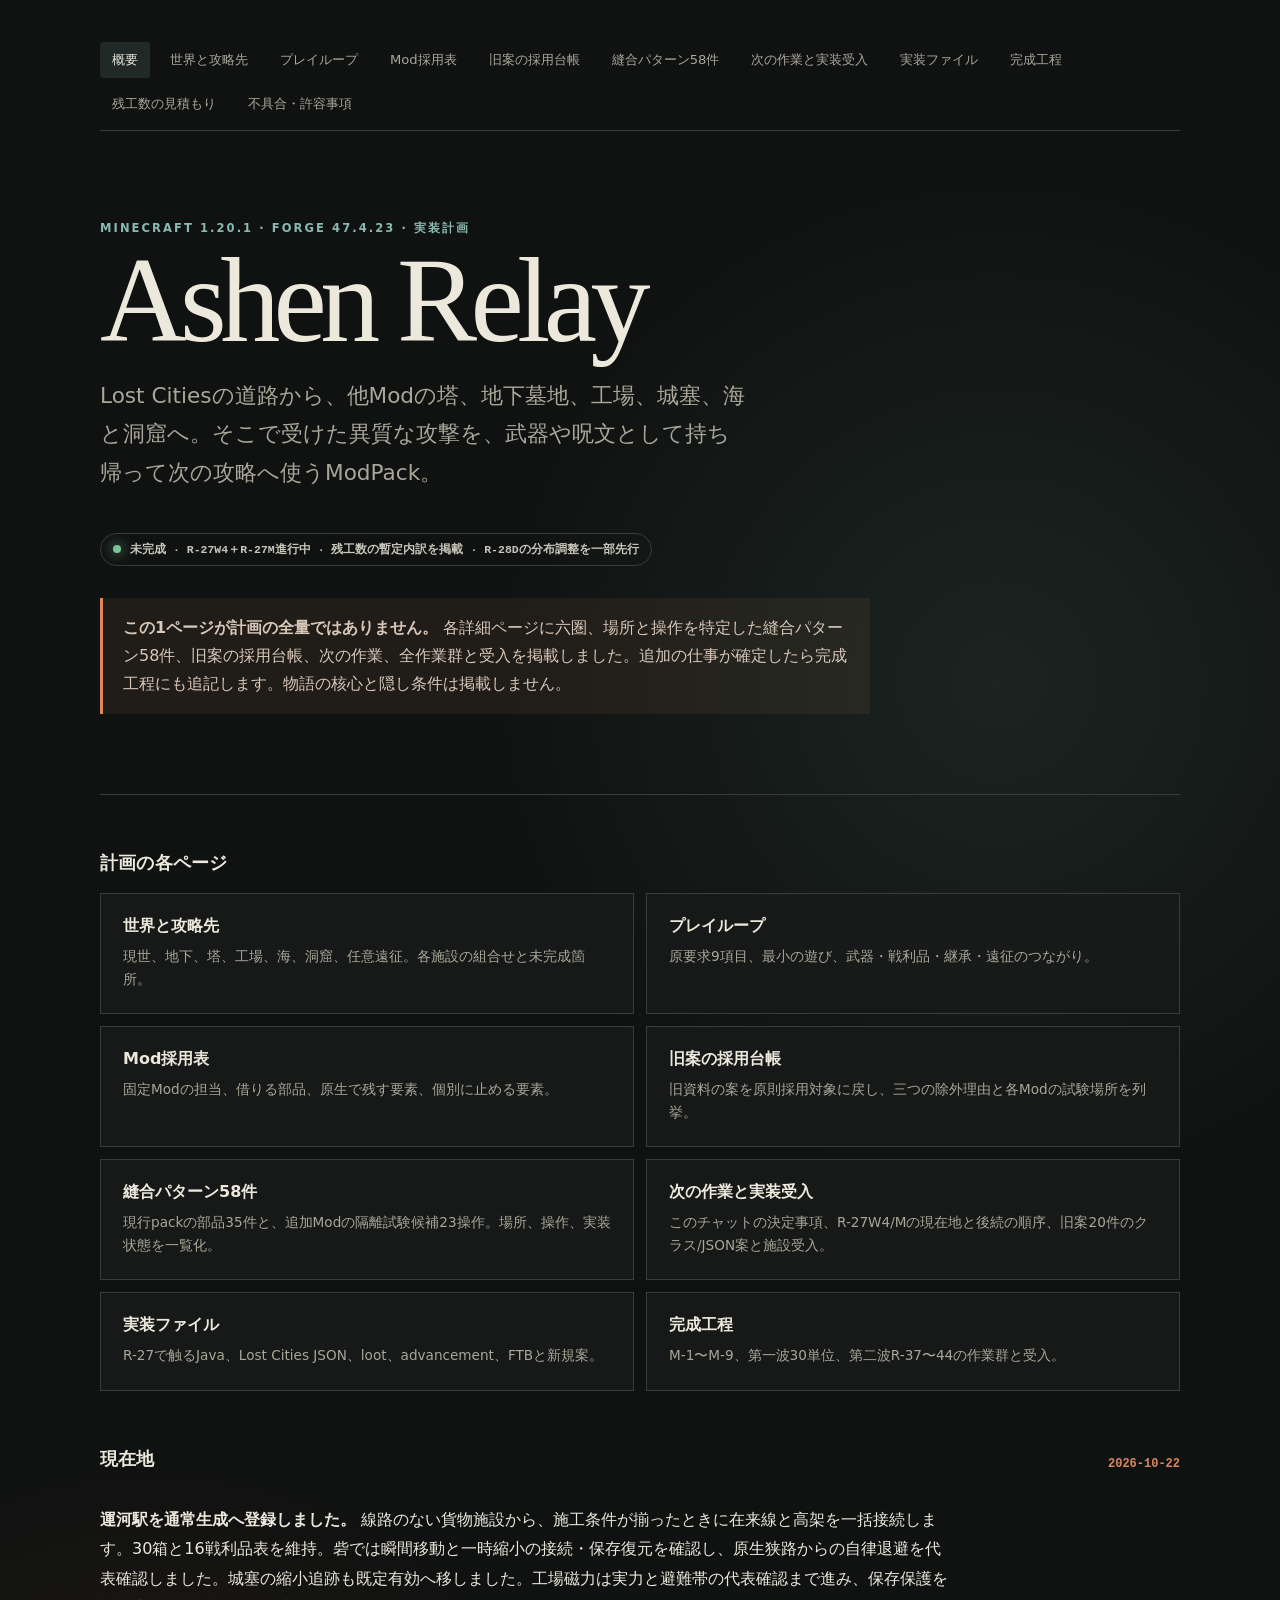
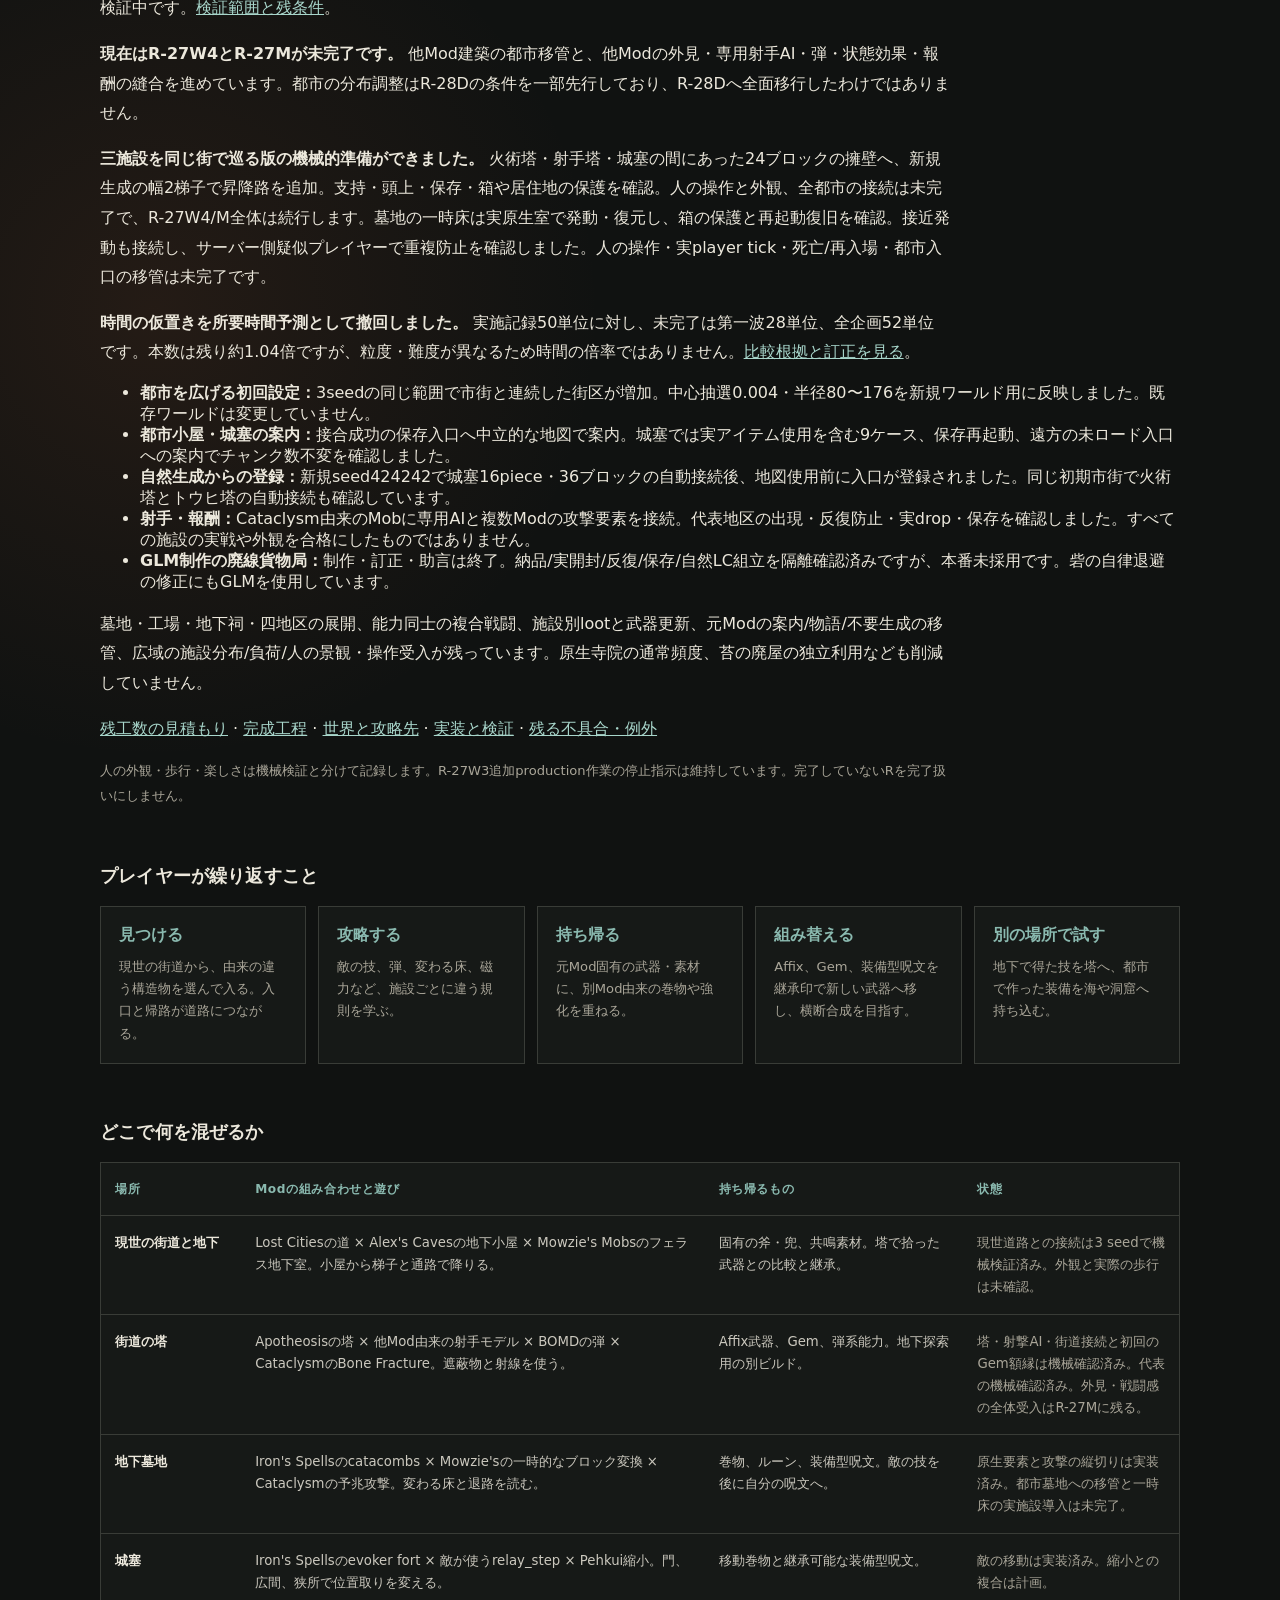
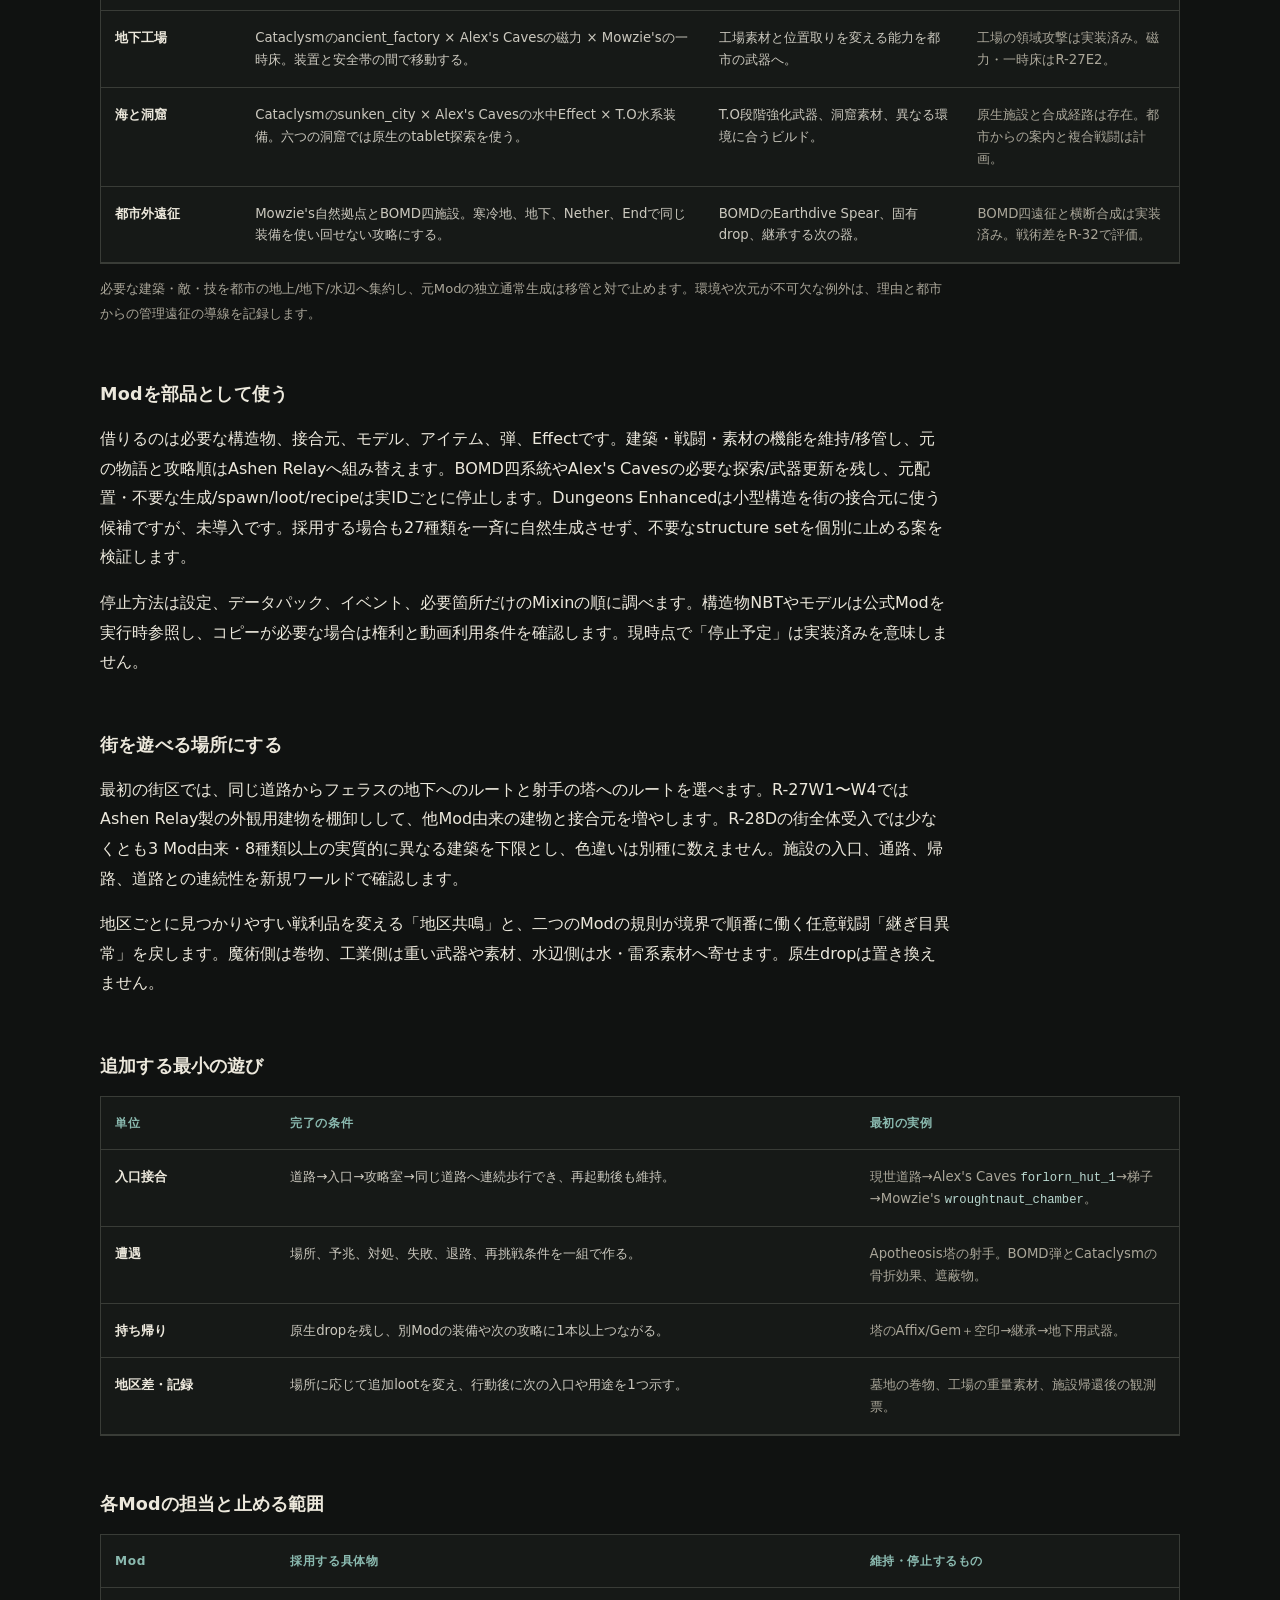
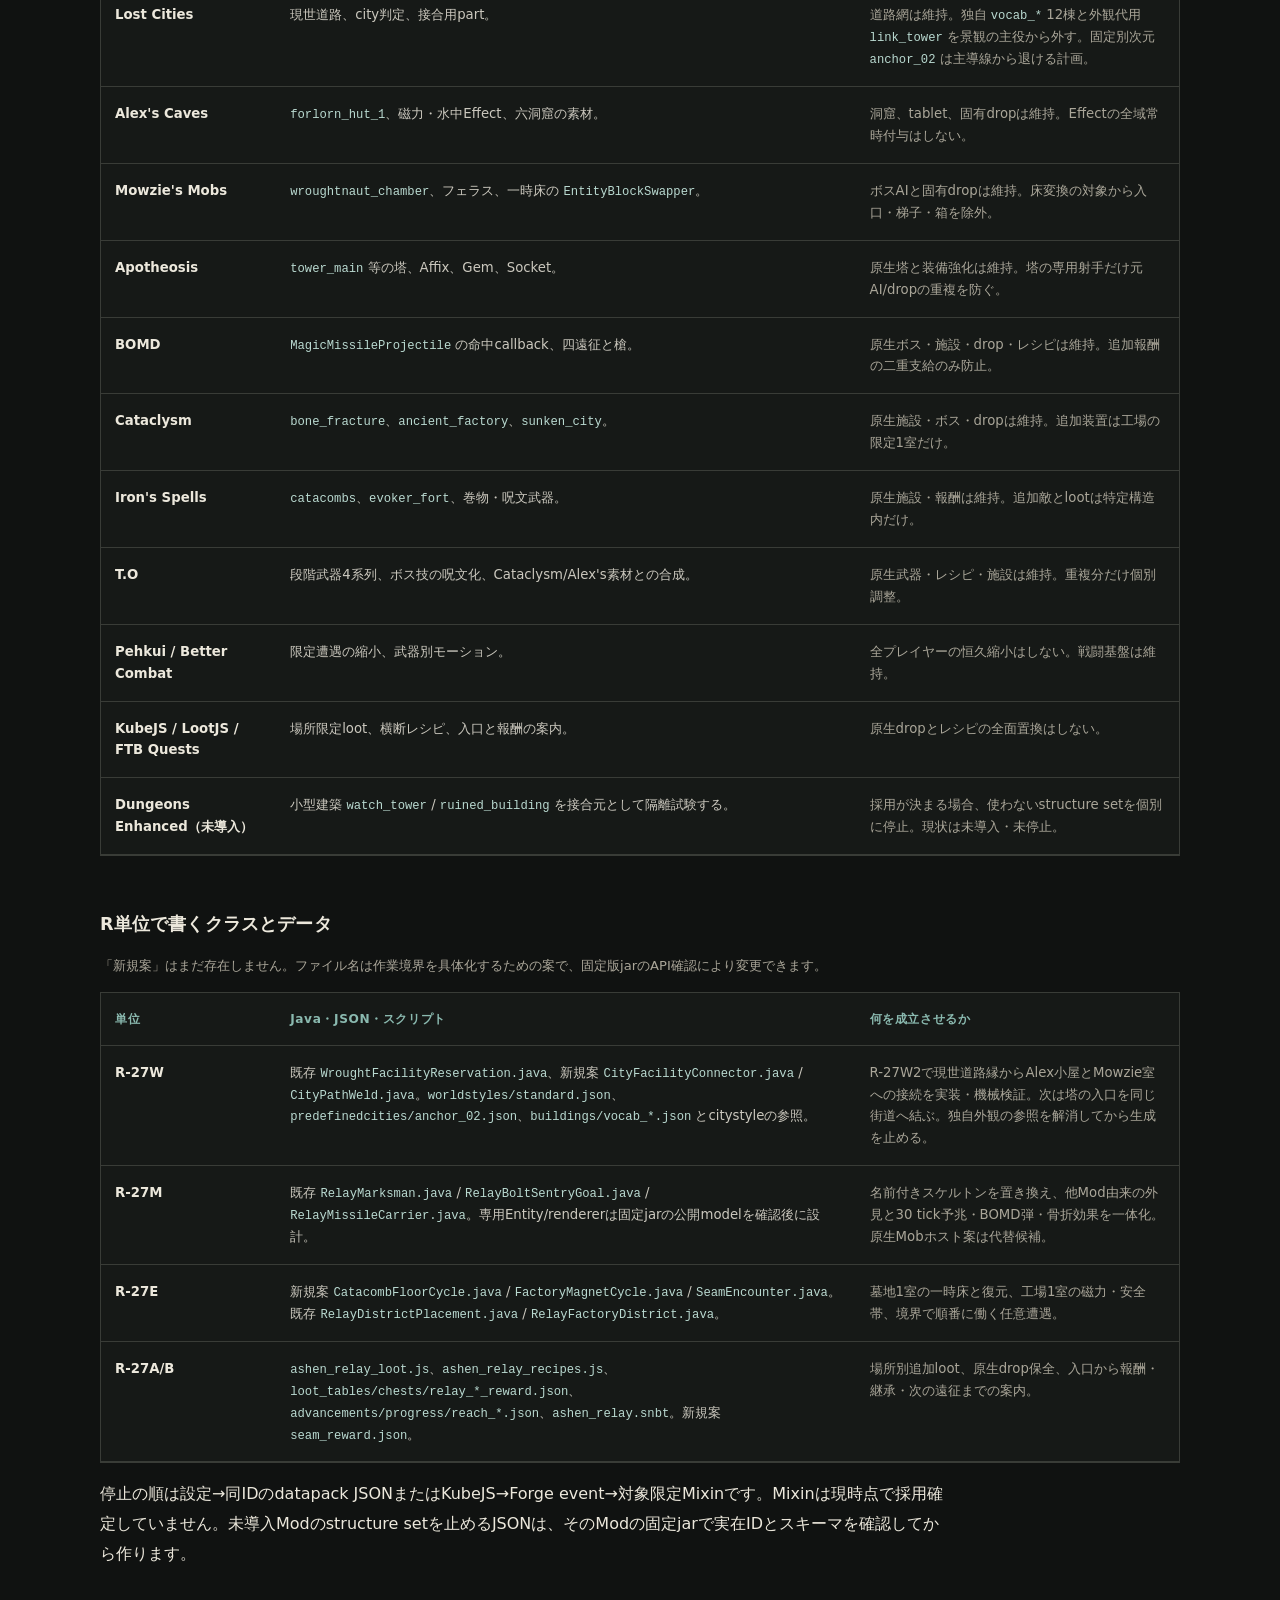
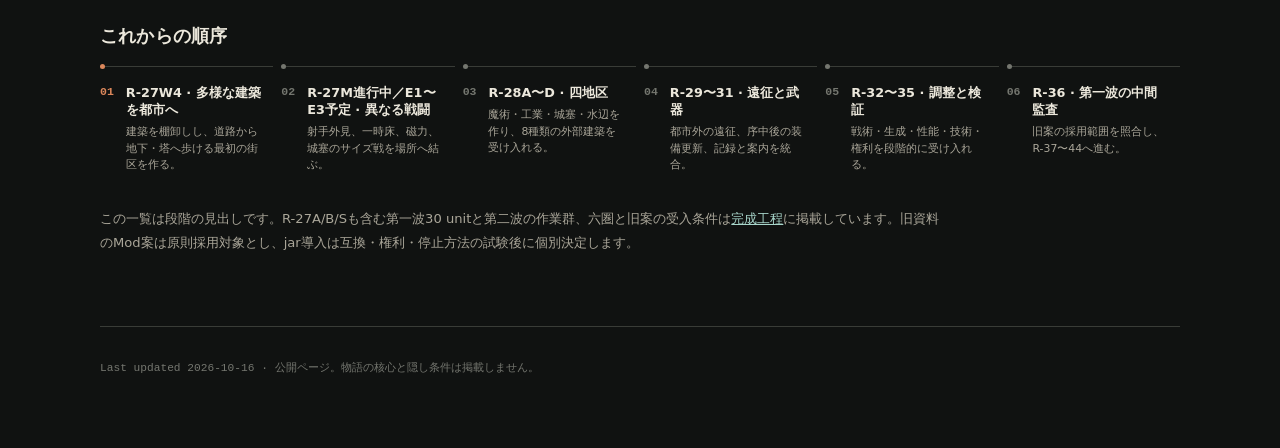
==== index.html @ a3620238 "Adopt fort shrink pursuit and verify native factory magnetism" ====
<!doctype html>
<html lang="ja">
<head>
  <meta charset="utf-8">
  <meta name="viewport" content="width=device-width, initial-scale=1">
  <meta name="description" content="Ashen Relayの具体的なModPack企画、Modごとの役割と実装計画。">
  <meta name="robots" content="noindex, nofollow, noarchive">
  <title>Ashen Relay — ModPack企画と開発計画</title>
  <link rel="stylesheet" href="style.css">
</head>
<body>
  <main>
    <nav class="site-nav" aria-label="サイト内のページ"><a href="index.html" aria-current="page">概要</a><a href="world.html">世界と攻略先</a><a href="gameplay.html">プレイループ</a><a href="mods.html">Mod採用表</a><a href="ideas.html">旧案の採用台帳</a><a href="seams.html">縫合パターン58件</a><a href="delivery.html">次の作業と実装受入</a><a href="implementation.html">実装ファイル</a><a href="completion.html">完成工程</a><a href="estimate.html">残工数の見積もり</a><a href="known-issues.html">不具合・許容事項</a></nav>
    <header>
      <p class="eyebrow">MINECRAFT 1.20.1 · FORGE 47.4.23 · 実装計画</p>
      <h1>Ashen Relay</h1>
      <p class="lead">Lost Citiesの道路から、他Modの塔、地下墓地、工場、城塞、海と洞窟へ。そこで受けた異質な攻撃を、武器や呪文として持ち帰って次の攻略へ使うModPack。</p>
      <div class="status"><span></span> 未完成 · R-27W4＋R-27M進行中 · 残工数の暫定内訳を掲載 · R-28Dの分布調整を一部先行</div>
      <p class="notice"><strong>この1ページが計画の全量ではありません。</strong> 各詳細ページに六圏、場所と操作を特定した縫合パターン58件、旧案の採用台帳、次の作業、全作業群と受入を掲載しました。追加の仕事が確定したら完成工程にも追記します。物語の核心と隠し条件は掲載しません。</p>
    </header>

    <section aria-labelledby="map-title"><h2 id="map-title">計画の各ページ</h2><div class="page-grid">
      <a class="page-card" href="world.html"><strong>世界と攻略先</strong><span>現世、地下、塔、工場、海、洞窟、任意遠征。各施設の組合せと未完成箇所。</span></a>
      <a class="page-card" href="gameplay.html"><strong>プレイループ</strong><span>原要求9項目、最小の遊び、武器・戦利品・継承・遠征のつながり。</span></a>
      <a class="page-card" href="mods.html"><strong>Mod採用表</strong><span>固定Modの担当、借りる部品、原生で残す要素、個別に止める要素。</span></a>
      <a class="page-card" href="ideas.html"><strong>旧案の採用台帳</strong><span>旧資料の案を原則採用対象に戻し、三つの除外理由と各Modの試験場所を列挙。</span></a>
      <a class="page-card" href="seams.html"><strong>縫合パターン58件</strong><span>現行packの部品35件と、追加Modの隔離試験候補23操作。場所、操作、実装状態を一覧化。</span></a>
      <a class="page-card" href="delivery.html"><strong>次の作業と実装受入</strong><span>このチャットの決定事項、R-27W4/Mの現在地と後続の順序、旧案20件のクラス/JSON案と施設受入。</span></a>
      <a class="page-card" href="implementation.html"><strong>実装ファイル</strong><span>R-27で触るJava、Lost Cities JSON、loot、advancement、FTBと新規案。</span></a>
      <a class="page-card" href="completion.html"><strong>完成工程</strong><span>M-1〜M-9、第一波30単位、第二波R-37〜44の作業群と受入。</span></a>
    </div></section>

    <section aria-labelledby="now-title">
      <div class="section-heading"><h2 id="now-title">現在地</h2><strong>2026-10-22</strong></div>
      <p><strong>運河駅を通常生成へ登録しました。</strong> 線路のない貨物施設から、施工条件が揃ったときに在来線と高架を一括接続します。30箱と16戦利品表を維持。砦では瞬間移動と一時縮小の接続・保存復元を確認し、原生狭路からの自律退避を代表確認しました。城塞の縮小追跡も既定有効へ移しました。工場磁力は実力と避難帯の代表確認まで進み、保存保護を検証中です。<a href="implementation.html">検証範囲と残条件</a>。</p>
      <p><strong>現在はR-27W4とR-27Mが未完了です。</strong> 他Mod建築の都市移管と、他Modの外見・専用射手AI・弾・状態効果・報酬の縫合を進めています。都市の分布調整はR-28Dの条件を一部先行しており、R-28Dへ全面移行したわけではありません。</p>
      <p><strong>三施設を同じ街で巡る版の機械的準備ができました。</strong> 火術塔・射手塔・城塞の間にあった24ブロックの擁壁へ、新規生成の幅2梯子で昇降路を追加。支持・頭上・保存・箱や居住地の保護を確認。人の操作と外観、全都市の接続は未完了で、R-27W4/M全体は続行します。墓地の一時床は実原生室で発動・復元し、箱の保護と再起動復旧を確認。接近発動も接続し、サーバー側疑似プレイヤーで重複防止を確認しました。人の操作・実player tick・死亡/再入場・都市入口の移管は未完了です。</p>
      <p><strong>時間の仮置きを所要時間予測として撤回しました。</strong> 実施記録50単位に対し、未完了は第一波28単位、全企画52単位です。本数は残り約1.04倍ですが、粒度・難度が異なるため時間の倍率ではありません。<a href="estimate.html">比較根拠と訂正を見る</a>。</p>
      <ul>
        <li><strong>都市を広げる初回設定：</strong>3seedの同じ範囲で市街と連続した街区が増加。中心抽選0.004・半径80〜176を新規ワールド用に反映しました。既存ワールドは変更していません。</li>
        <li><strong>都市小屋・城塞の案内：</strong>接合成功の保存入口へ中立的な地図で案内。城塞では実アイテム使用を含む9ケース、保存再起動、遠方の未ロード入口への案内でチャンク数不変を確認しました。</li>
        <li><strong>自然生成からの登録：</strong>新規seed424242で城塞16piece・36ブロックの自動接続後、地図使用前に入口が登録されました。同じ初期市街で火術塔とトウヒ塔の自動接続も確認しています。</li>
        <li><strong>射手・報酬：</strong>Cataclysm由来のMobに専用AIと複数Modの攻撃要素を接続。代表地区の出現・反復防止・実drop・保存を確認しました。すべての施設の実戦や外観を合格にしたものではありません。</li>
        <li><strong>GLM制作の廃線貨物局：</strong>制作・訂正・助言は終了。納品/実開封/反復/保存/自然LC組立を隔離確認済みですが、本番未採用です。砦の自律退避の修正にもGLMを使用しています。</li>
      </ul>
      <p>墓地・工場・地下祠・四地区の展開、能力同士の複合戦闘、施設別lootと武器更新、元Modの案内/物語/不要生成の移管、広域の施設分布/負荷/人の景観・操作受入が残っています。原生寺院の通常頻度、苔の廃屋の独立利用なども削減していません。</p>
      <p><a href="estimate.html">残工数の見積もり</a> · <a href="completion.html">完成工程</a> · <a href="world.html">世界と攻略先</a> · <a href="implementation.html">実装と検証</a> · <a href="known-issues.html">残る不具合・例外</a></p>
      <p class="muted">人の外観・歩行・楽しさは機械検証と分けて記録します。R-27W3追加production作業の停止指示は維持しています。完了していないRを完了扱いにしません。</p>
    </section>

    <section aria-labelledby="loop-title">
      <h2 id="loop-title">プレイヤーが繰り返すこと</h2>
      <ol class="steps">
        <li><strong>見つける</strong><span>現世の街道から、由来の違う構造物を選んで入る。入口と帰路が道路につながる。</span></li>
        <li><strong>攻略する</strong><span>敵の技、弾、変わる床、磁力など、施設ごとに違う規則を学ぶ。</span></li>
        <li><strong>持ち帰る</strong><span>元Mod固有の武器・素材に、別Mod由来の巻物や強化を重ねる。</span></li>
        <li><strong>組み替える</strong><span>Affix、Gem、装備型呪文を継承印で新しい武器へ移し、横断合成を目指す。</span></li>
        <li><strong>別の場所で試す</strong><span>地下で得た技を塔へ、都市で作った装備を海や洞窟へ持ち込む。</span></li>
      </ol>
    </section>

    <section aria-labelledby="sites-title">
      <h2 id="sites-title">どこで何を混ぜるか</h2>
      <div class="table-wrap"><table>
        <thead><tr><th>場所</th><th>Modの組み合わせと遊び</th><th>持ち帰るもの</th><th>状態</th></tr></thead>
        <tbody>
          <tr><td>現世の街道と地下</td><td>Lost Citiesの道 × Alex's Cavesの地下小屋 × Mowzie's Mobsのフェラス地下室。小屋から梯子と通路で降りる。</td><td>固有の斧・兜、共鳴素材。塔で拾った武器との比較と継承。</td><td>現世道路との接続は3 seedで機械検証済み。外観と実際の歩行は未確認。</td></tr>
          <tr><td>街道の塔</td><td>Apotheosisの塔 × 他Mod由来の射手モデル × BOMDの弾 × CataclysmのBone Fracture。遮蔽物と射線を使う。</td><td>Affix武器、Gem、弾系能力。地下探索用の別ビルド。</td><td>塔・射撃AI・街道接続と初回のGem額縁は機械確認済み。代表の機械確認済み。外見・戦闘感の全体受入はR-27Mに残る。</td></tr>
          <tr><td>地下墓地</td><td>Iron's Spellsのcatacombs × Mowzie'sの一時的なブロック変換 × Cataclysmの予兆攻撃。変わる床と退路を読む。</td><td>巻物、ルーン、装備型呪文。敵の技を後に自分の呪文へ。</td><td>原生要素と攻撃の縦切りは実装済み。都市墓地への移管と一時床の実施設導入は未完了。</td></tr>
          <tr><td>城塞</td><td>Iron's Spellsのevoker fort × 敵が使うrelay_step × Pehkui縮小。門、広間、狭所で位置取りを変える。</td><td>移動巻物と継承可能な装備型呪文。</td><td>敵の移動は実装済み。縮小との複合は計画。</td></tr>
          <tr><td>地下工場</td><td>Cataclysmのancient_factory × Alex's Cavesの磁力 × Mowzie'sの一時床。装置と安全帯の間で移動する。</td><td>工場素材と位置取りを変える能力を都市の武器へ。</td><td>工場の領域攻撃は実装済み。磁力・一時床はR-27E2。</td></tr>
          <tr><td>海と洞窟</td><td>Cataclysmのsunken_city × Alex's Cavesの水中Effect × T.O水系装備。六つの洞窟では原生のtablet探索を使う。</td><td>T.O段階強化武器、洞窟素材、異なる環境に合うビルド。</td><td>原生施設と合成経路は存在。都市からの案内と複合戦闘は計画。</td></tr>
          <tr><td>都市外遠征</td><td>Mowzie's自然拠点とBOMD四施設。寒冷地、地下、Nether、Endで同じ装備を使い回せない攻略にする。</td><td>BOMDのEarthdive Spear、固有drop、継承する次の器。</td><td>BOMD四遠征と横断合成は実装済み。戦術差をR-32で評価。</td></tr>
        </tbody>
      </table></div>
      <p class="muted">必要な建築・敵・技を都市の地上/地下/水辺へ集約し、元Modの独立通常生成は移管と対で止めます。環境や次元が不可欠な例外は、理由と都市からの管理遠征の導線を記録します。</p>
    </section>

    <section aria-labelledby="parts-title">
      <h2 id="parts-title">Modを部品として使う</h2>
      <p>借りるのは必要な構造物、接合元、モデル、アイテム、弾、Effectです。建築・戦闘・素材の機能を維持/移管し、元の物語と攻略順はAshen Relayへ組み替えます。BOMD四系統やAlex's Cavesの必要な探索/武器更新を残し、元配置・不要な生成/spawn/loot/recipeは実IDごとに停止します。Dungeons Enhancedは小型構造を街の接合元に使う候補ですが、未導入です。採用する場合も27種類を一斉に自然生成させず、不要なstructure setを個別に止める案を検証します。</p>
      <p>停止方法は設定、データパック、イベント、必要箇所だけのMixinの順に調べます。構造物NBTやモデルは公式Modを実行時参照し、コピーが必要な場合は権利と動画利用条件を確認します。現時点で「停止予定」は実装済みを意味しません。</p>
    </section>

    <section aria-labelledby="city-title">
      <h2 id="city-title">街を遊べる場所にする</h2>
      <p>最初の街区では、同じ道路からフェラスの地下へのルートと射手の塔へのルートを選べます。R-27W1〜W4ではAshen Relay製の外観用建物を棚卸しして、他Mod由来の建物と接合元を増やします。R-28Dの街全体受入では少なくとも3 Mod由来・8種類以上の実質的に異なる建築を下限とし、色違いは別種に数えません。施設の入口、通路、帰路、道路との連続性を新規ワールドで確認します。</p>
      <p>地区ごとに見つかりやすい戦利品を変える「地区共鳴」と、二つのModの規則が境界で順番に働く任意戦闘「継ぎ目異常」を戻します。魔術側は巻物、工業側は重い武器や素材、水辺側は水・雷系素材へ寄せます。原生dropは置き換えません。</p>
    </section>

    <section aria-labelledby="units-title">
      <h2 id="units-title">追加する最小の遊び</h2>
      <div class="table-wrap"><table><thead><tr><th>単位</th><th>完了の条件</th><th>最初の実例</th></tr></thead><tbody>
        <tr><td>入口接合</td><td>道路→入口→攻略室→同じ道路へ連続歩行でき、再起動後も維持。</td><td>現世道路→Alex's Caves <code>forlorn_hut_1</code>→梯子→Mowzie's <code>wroughtnaut_chamber</code>。</td></tr>
        <tr><td>遭遇</td><td>場所、予兆、対処、失敗、退路、再挑戦条件を一組で作る。</td><td>Apotheosis塔の射手。BOMD弾とCataclysmの骨折効果、遮蔽物。</td></tr>
        <tr><td>持ち帰り</td><td>原生dropを残し、別Modの装備や次の攻略に1本以上つながる。</td><td>塔のAffix/Gem＋空印→継承→地下用武器。</td></tr>
        <tr><td>地区差・記録</td><td>場所に応じて追加lootを変え、行動後に次の入口や用途を1つ示す。</td><td>墓地の巻物、工場の重量素材、施設帰還後の観測票。</td></tr>
      </tbody></table></div>
    </section>

    <section aria-labelledby="mods-title">
      <h2 id="mods-title">各Modの担当と止める範囲</h2>
      <div class="table-wrap"><table><thead><tr><th>Mod</th><th>採用する具体物</th><th>維持・停止するもの</th></tr></thead><tbody>
        <tr><td>Lost Cities</td><td>現世道路、city判定、接合用part。</td><td>道路網は維持。独自 <code>vocab_*</code> 12棟と外観代用 <code>link_tower</code> を景観の主役から外す。固定別次元 <code>anchor_02</code> は主導線から退ける計画。</td></tr>
        <tr><td>Alex's Caves</td><td><code>forlorn_hut_1</code>、磁力・水中Effect、六洞窟の素材。</td><td>洞窟、tablet、固有dropは維持。Effectの全域常時付与はしない。</td></tr>
        <tr><td>Mowzie's Mobs</td><td><code>wroughtnaut_chamber</code>、フェラス、一時床の <code>EntityBlockSwapper</code>。</td><td>ボスAIと固有dropは維持。床変換の対象から入口・梯子・箱を除外。</td></tr>
        <tr><td>Apotheosis</td><td><code>tower_main</code> 等の塔、Affix、Gem、Socket。</td><td>原生塔と装備強化は維持。塔の専用射手だけ元AI/dropの重複を防ぐ。</td></tr>
        <tr><td>BOMD</td><td><code>MagicMissileProjectile</code> の命中callback、四遠征と槍。</td><td>原生ボス・施設・drop・レシピは維持。追加報酬の二重支給のみ防止。</td></tr>
        <tr><td>Cataclysm</td><td><code>bone_fracture</code>、<code>ancient_factory</code>、<code>sunken_city</code>。</td><td>原生施設・ボス・dropは維持。追加装置は工場の限定1室だけ。</td></tr>
        <tr><td>Iron's Spells</td><td><code>catacombs</code>、<code>evoker_fort</code>、巻物・呪文武器。</td><td>原生施設・報酬は維持。追加敵とlootは特定構造内だけ。</td></tr>
        <tr><td>T.O</td><td>段階武器4系列、ボス技の呪文化、Cataclysm/Alex's素材との合成。</td><td>原生武器・レシピ・施設は維持。重複分だけ個別調整。</td></tr>
        <tr><td>Pehkui / Better Combat</td><td>限定遭遇の縮小、武器別モーション。</td><td>全プレイヤーの恒久縮小はしない。戦闘基盤は維持。</td></tr>
        <tr><td>KubeJS / LootJS / FTB Quests</td><td>場所限定loot、横断レシピ、入口と報酬の案内。</td><td>原生dropとレシピの全面置換はしない。</td></tr>
        <tr><td>Dungeons Enhanced（未導入）</td><td>小型建築 <code>watch_tower</code> / <code>ruined_building</code> を接合元として隔離試験する。</td><td>採用が決まる場合、使わないstructure setを個別に停止。現状は未導入・未停止。</td></tr>
      </tbody></table></div>
    </section>

    <section aria-labelledby="files-title">
      <h2 id="files-title">R単位で書くクラスとデータ</h2>
      <p class="muted">「新規案」はまだ存在しません。ファイル名は作業境界を具体化するための案で、固定版jarのAPI確認により変更できます。</p>
      <div class="table-wrap"><table><thead><tr><th>単位</th><th>Java・JSON・スクリプト</th><th>何を成立させるか</th></tr></thead><tbody>
        <tr><td>R-27W</td><td>既存 <code>WroughtFacilityReservation.java</code>、新規案 <code>CityFacilityConnector.java</code> / <code>CityPathWeld.java</code>。<code>worldstyles/standard.json</code>、<code>predefinedcities/anchor_02.json</code>、<code>buildings/vocab_*.json</code> とcitystyleの参照。</td><td>R-27W2で現世道路縁からAlex小屋とMowzie室への接続を実装・機械検証。次は塔の入口を同じ街道へ結ぶ。独自外観の参照を解消してから生成を止める。</td></tr>
        <tr><td>R-27M</td><td>既存 <code>RelayMarksman.java</code> / <code>RelayBoltSentryGoal.java</code> / <code>RelayMissileCarrier.java</code>。専用Entity/rendererは固定jarの公開modelを確認後に設計。</td><td>名前付きスケルトンを置き換え、他Mod由来の外見と30 tick予兆・BOMD弾・骨折効果を一体化。原生Mobホスト案は代替候補。</td></tr>
        <tr><td>R-27E</td><td>新規案 <code>CatacombFloorCycle.java</code> / <code>FactoryMagnetCycle.java</code> / <code>SeamEncounter.java</code>。既存 <code>RelayDistrictPlacement.java</code> / <code>RelayFactoryDistrict.java</code>。</td><td>墓地1室の一時床と復元、工場1室の磁力・安全帯、境界で順番に働く任意遭遇。</td></tr>
        <tr><td>R-27A/B</td><td><code>ashen_relay_loot.js</code>、<code>ashen_relay_recipes.js</code>、<code>loot_tables/chests/relay_*_reward.json</code>、<code>advancements/progress/reach_*.json</code>、<code>ashen_relay.snbt</code>。新規案 <code>seam_reward.json</code>。</td><td>場所別追加loot、原生drop保全、入口から報酬・継承・次の遠征までの案内。</td></tr>
      </tbody></table></div>
      <p>停止の順は設定→同IDのdatapack JSONまたはKubeJS→Forge event→対象限定Mixinです。Mixinは現時点で採用確定していません。未導入Modのstructure setを止めるJSONは、そのModの固定jarで実在IDとスキーマを確認してから作ります。</p>
    </section>

    <section class="timeline" aria-labelledby="roadmap-title">
      <h2 id="roadmap-title">これからの順序</h2>
      <ol>
        <li class="current"><span>01</span><div><strong>R-27W4 · 多様な建築を都市へ</strong><small>建築を棚卸しし、道路から地下・塔へ歩ける最初の街区を作る。</small></div></li>
        <li class="planned"><span>02</span><div><strong>R-27M進行中／E1〜E3予定 · 異なる戦闘</strong><small>射手外見、一時床、磁力、城塞のサイズ戦を場所へ結ぶ。</small></div></li>
        <li class="planned"><span>03</span><div><strong>R-28A〜D · 四地区</strong><small>魔術・工業・城塞・水辺を作り、8種類の外部建築を受け入れる。</small></div></li>
        <li class="planned"><span>04</span><div><strong>R-29〜31 · 遠征と武器</strong><small>都市外の遠征、序中後の装備更新、記録と案内を統合。</small></div></li>
        <li class="planned"><span>05</span><div><strong>R-32〜35 · 調整と検証</strong><small>戦術・生成・性能・技術・権利を段階的に受け入れる。</small></div></li>
        <li class="planned"><span>06</span><div><strong>R-36 · 第一波の中間監査</strong><small>旧案の採用範囲を照合し、R-37〜44へ進む。</small></div></li>
      </ol>
      <p class="muted">この一覧は段階の見出しです。R-27A/B/Sも含む第一波30 unitと第二波の作業群、六圏と旧案の受入条件は<a href="completion.html">完成工程</a>に掲載しています。旧資料のMod案は原則採用対象とし、jar導入は互換・権利・停止方法の試験後に個別決定します。</p>
    </section>

    <footer><p>Last updated <time datetime="2026-10-16">2026-10-16</time> · 公開ページ。物語の核心と隠し条件は掲載しません。</p></footer>
  </main>
</body>
</html>
---- style.css ----
:root {
  color-scheme: dark;
  --ink: #ece8dc;
  --muted: #aaa699;
  --panel: rgba(24, 26, 25, .86);
  --line: #393c37;
  --ember: #db875b;
  --arcane: #8ab9af;
}

* { box-sizing: border-box; }

body {
  margin: 0;
  min-height: 100vh;
  color: var(--ink);
  background:
    radial-gradient(circle at 78% 10%, rgba(83, 129, 120, .16), transparent 32rem),
    radial-gradient(circle at 12% 28%, rgba(173, 89, 50, .13), transparent 28rem),
    #101211;
  font-family: Inter, ui-sans-serif, system-ui, -apple-system, "Noto Sans JP", sans-serif;
}

body::before {
  content: "";
  position: fixed;
  inset: 0;
  pointer-events: none;
  opacity: .14;
  background-image: linear-gradient(rgba(255,255,255,.035) 1px, transparent 1px), linear-gradient(90deg, rgba(255,255,255,.035) 1px, transparent 1px);
  background-size: 32px 32px;
}

main { width: min(1080px, calc(100% - 40px)); margin: auto; padding: 72px 0 40px; }
header { padding: 50px 0 64px; border-bottom: 1px solid var(--line); }
.eyebrow, .tag { color: var(--arcane); font-size: .72rem; font-weight: 800; letter-spacing: .18em; }
h1 { margin: 8px 0 14px; font-family: Georgia, serif; font-size: clamp(3.5rem, 11vw, 7.5rem); font-weight: 500; line-height: .9; letter-spacing: -.055em; }
.lead { max-width: 650px; color: var(--muted); font-size: clamp(1rem, 2.4vw, 1.35rem); line-height: 1.8; }
.status { display: inline-flex; align-items: center; gap: 9px; margin-top: 18px; padding: 8px 12px; border: 1px solid var(--line); border-radius: 999px; color: #c9c6bb; font: 700 .72rem ui-monospace, monospace; }
.status span { width: 8px; height: 8px; border-radius: 50%; background: #79c597; box-shadow: 0 0 13px #79c597; }
section { margin-top: 56px; }
.section-heading { display: flex; justify-content: space-between; align-items: end; }
h2 { margin: 0 0 18px; font-size: 1.1rem; letter-spacing: .01em; }
.section-heading strong { margin-bottom: 18px; color: var(--ember); font: 700 .75rem ui-monospace, monospace; }
.progress { height: 8px; overflow: hidden; border-radius: 10px; background: #292b28; }
.progress span { display: block; width: 30%; height: 100%; background: linear-gradient(90deg, var(--ember), var(--arcane)); }
.muted { color: var(--muted); font-size: .82rem; }
section > p { max-width: 850px; line-height: 1.85; }
.notice { max-width: 770px; margin-top: 32px; padding: 16px 20px; border-left: 3px solid var(--ember); background: rgba(219, 135, 91, .08); color: #d8c8b9; line-height: 1.75; }
.steps { display: grid; grid-template-columns: repeat(5, 1fr); gap: 12px; padding: 0; list-style: none; }
.steps li { padding: 18px; border: 1px solid var(--line); background: var(--panel); }
.steps strong, .steps span { display: block; }
.steps strong { margin-bottom: 10px; color: var(--arcane); }
.steps span { color: var(--muted); font-size: .82rem; line-height: 1.7; }
.table-wrap { overflow-x: auto; border: 1px solid var(--line); background: var(--panel); }
table { width: 100%; border-collapse: collapse; min-width: 760px; }
th, td { padding: 16px 14px; border-bottom: 1px solid var(--line); text-align: left; vertical-align: top; line-height: 1.65; }
th { color: var(--arcane); font-size: .76rem; letter-spacing: .05em; }
td { color: #cbc8be; font-size: .83rem; }
td:first-child { width: 13%; color: var(--ink); font-weight: 700; }
td:nth-child(2) { width: 43%; }
td:nth-child(3) { width: 24%; }
td:last-child { color: var(--muted); }
.spoilers { padding: 24px 30px; border: 1px solid rgba(219, 135, 91, .55); background: rgba(219, 135, 91, .055); }
.spoilers .tag { color: var(--ember); }
.grid { display: grid; grid-template-columns: repeat(2, 1fr); gap: 14px; }
article { min-height: 190px; padding: 26px; border: 1px solid var(--line); border-radius: 4px; background: var(--panel); }
article.done { border-top-color: var(--arcane); }
article.active { border-color: rgba(219, 135, 91, .62); box-shadow: inset 0 0 35px rgba(219, 135, 91, .05); }
article.active .tag { color: var(--ember); }
article.planned { border-color: rgba(138, 185, 175, .28); border-style: dashed; }
article.planned .tag { color: var(--muted); }
article h2 { margin-top: 38px; margin-bottom: 10px; font-family: Georgia, serif; font-size: 1.55rem; font-weight: 500; }
article p:last-child { margin: 0; color: var(--muted); line-height: 1.7; }
.chips { display: flex; flex-wrap: wrap; gap: 9px; padding: 0; list-style: none; }
.chips li { padding: 9px 12px; border: 1px solid var(--line); background: rgba(255,255,255,.025); color: #c8c4b8; font-size: .8rem; }
.timeline ol { display: grid; grid-template-columns: repeat(6, 1fr); gap: 8px; padding: 0; list-style: none; }
.timeline li { position: relative; display: flex; gap: 12px; padding: 18px 10px 18px 0; border-top: 1px solid var(--line); color: #777b75; }
.timeline li::before { content: ""; position: absolute; top: -3px; left: 0; width: 5px; height: 5px; border-radius: 50%; background: currentColor; }
.timeline li.complete { color: var(--arcane); }
.timeline li.current { color: var(--ember); }
.timeline li.planned { color: #74766f; }
.timeline span { font: 700 .72rem ui-monospace, monospace; }
.timeline strong, .timeline small { display: block; }
.timeline strong { color: var(--ink); font-size: .8rem; }
.timeline small { margin-top: 5px; color: var(--muted); font-size: .68rem; line-height: 1.5; }
footer { margin-top: 70px; padding-top: 22px; border-top: 1px solid var(--line); color: #74766f; font: .7rem ui-monospace, monospace; }

@media (max-width: 680px) {
  main { width: min(100% - 28px, 1080px); padding-top: 36px; }
  header { padding-bottom: 44px; }
  .grid { grid-template-columns: 1fr; }
  .steps { grid-template-columns: 1fr; }
  .spoilers { padding: 18px; }
  .timeline ol { grid-template-columns: 1fr; }
  .timeline li { border-top: 0; border-left: 1px solid var(--line); padding: 8px 0 24px 18px; }
  .timeline li::before { top: 12px; left: -3px; }
}

/* Multi-page plan navigation and document pages. */
a { color: #a8d6cb; }
a:hover { color: #e1f5ef; }
.site-nav { display: flex; flex-wrap: wrap; gap: 8px; margin: -38px 0 28px; padding: 8px 0; border-bottom: 1px solid var(--line); }
.site-nav a { padding: 9px 12px; color: var(--muted); text-decoration: none; font-size: .82rem; border-radius: 3px; }
.site-nav a:hover, .site-nav a[aria-current="page"] { color: var(--ink); background: rgba(138,185,175,.14); }
.page-grid { display: grid; grid-template-columns: repeat(2, minmax(0,1fr)); gap: 12px; }
.page-card { display: block; padding: 22px; border: 1px solid var(--line); background: var(--panel); text-decoration: none; }
.page-card:hover { border-color: var(--arcane); }
.page-card strong, .page-card span { display: block; }
.page-card strong { margin-bottom: 8px; color: var(--ink); }
.page-card span { color: var(--muted); font-size: .85rem; line-height: 1.7; }
.subpage-header { padding: 22px 0 16px; }
.subpage-lead { color: var(--muted); font-size: .86rem; }
article.document { min-height: 0; padding: 0; border: 0; background: transparent; overflow-x: auto; }
.document h1 { font-family: Georgia, 'Noto Sans JP', serif; font-size: clamp(2rem,5vw,3.5rem); letter-spacing: -.02em; line-height: 1.3; margin: 6px 0 26px; }
.document h2 { margin: 48px 0 16px; padding-bottom: 8px; border-bottom: 1px solid var(--line); font-size: 1.3rem; }
.document h3 { margin-top: 32px; font-size: 1.05rem; }
.document p, .document li { max-width: 900px; line-height: 1.85; color: #d0cdc3; }
.document table { margin: 18px 0 32px; border: 1px solid var(--line); background: var(--panel); }
.document th, .document td { overflow-wrap: anywhere; }
.document td:first-child { width: auto; }
.document td:nth-child(2), .document td:nth-child(3) { width: auto; }
.document code, code { color: #b9d9d0; font: .92em ui-monospace, SFMono-Regular, Consolas, monospace; overflow-wrap: anywhere; }
@media (max-width: 680px) {
  .site-nav { margin-top: -12px; }
  .site-nav a { padding: 8px; font-size: .75rem; }
  .page-grid { grid-template-columns: 1fr; }
}
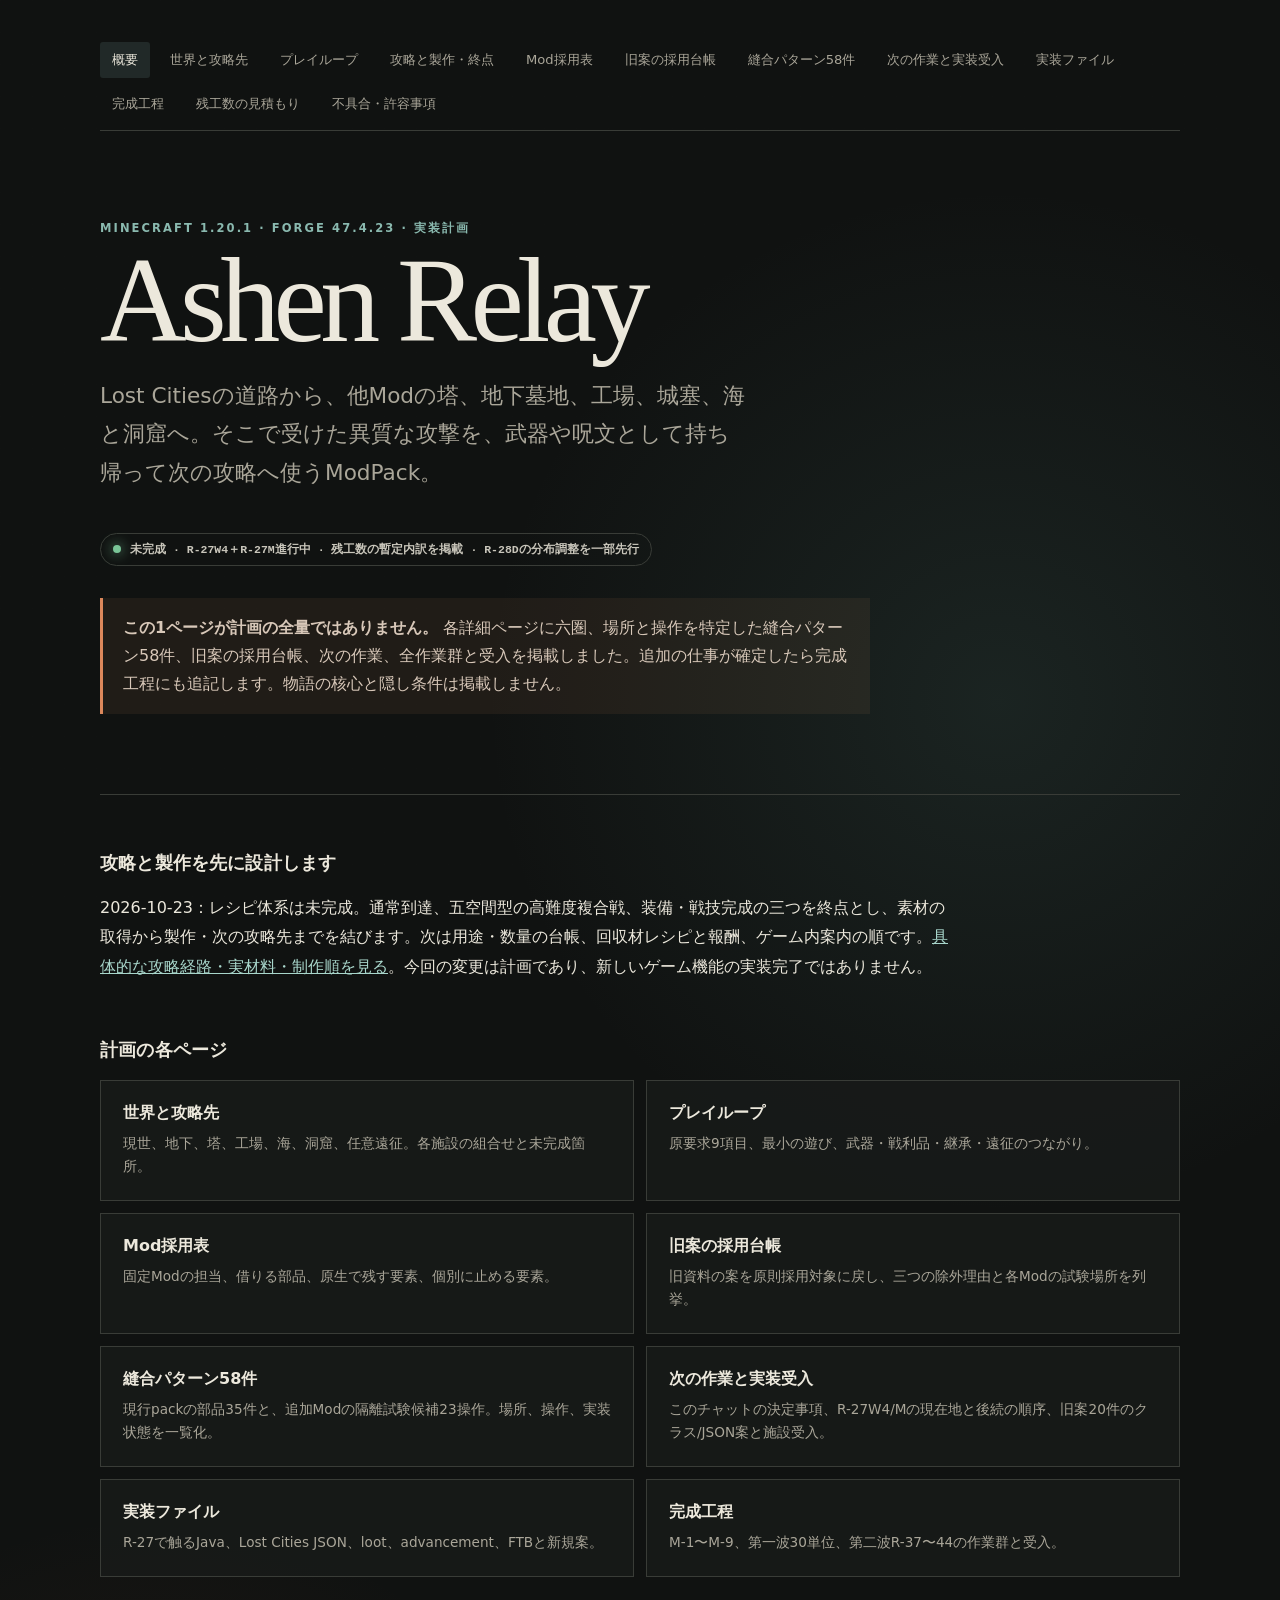
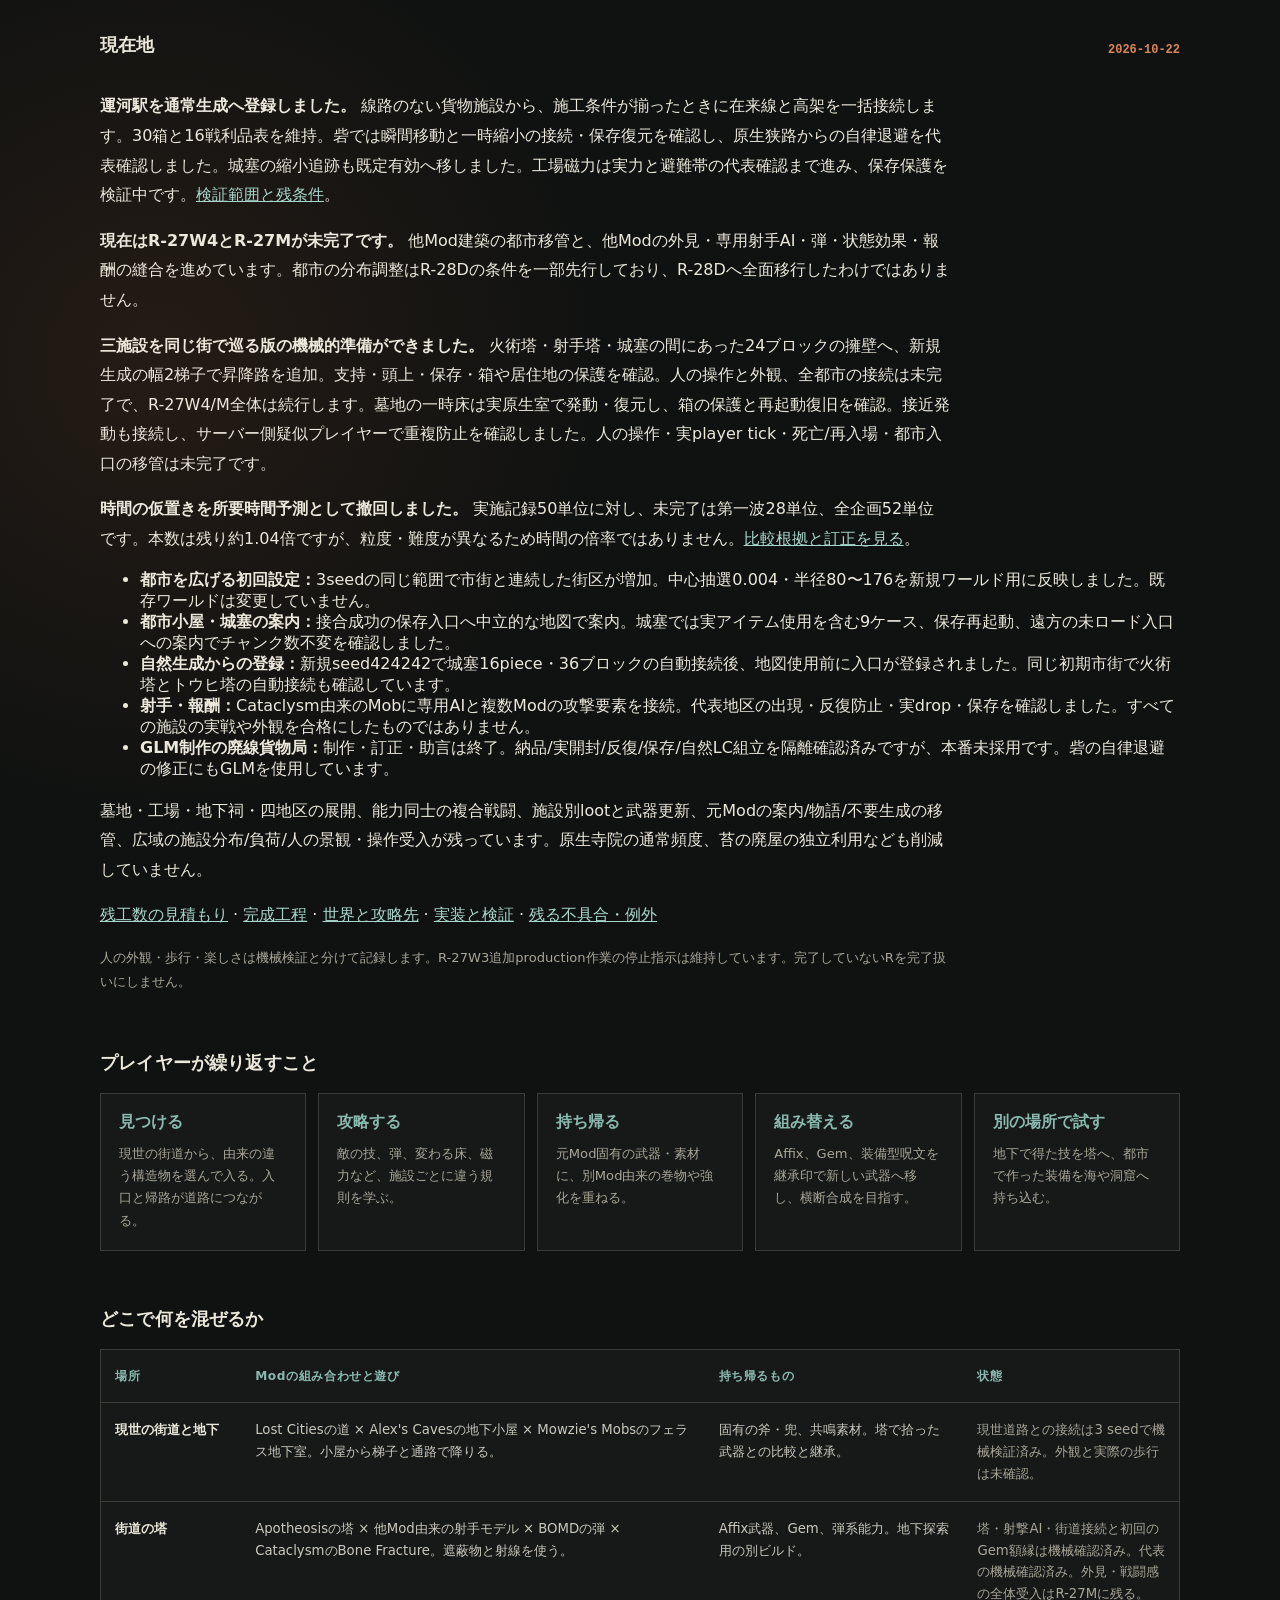
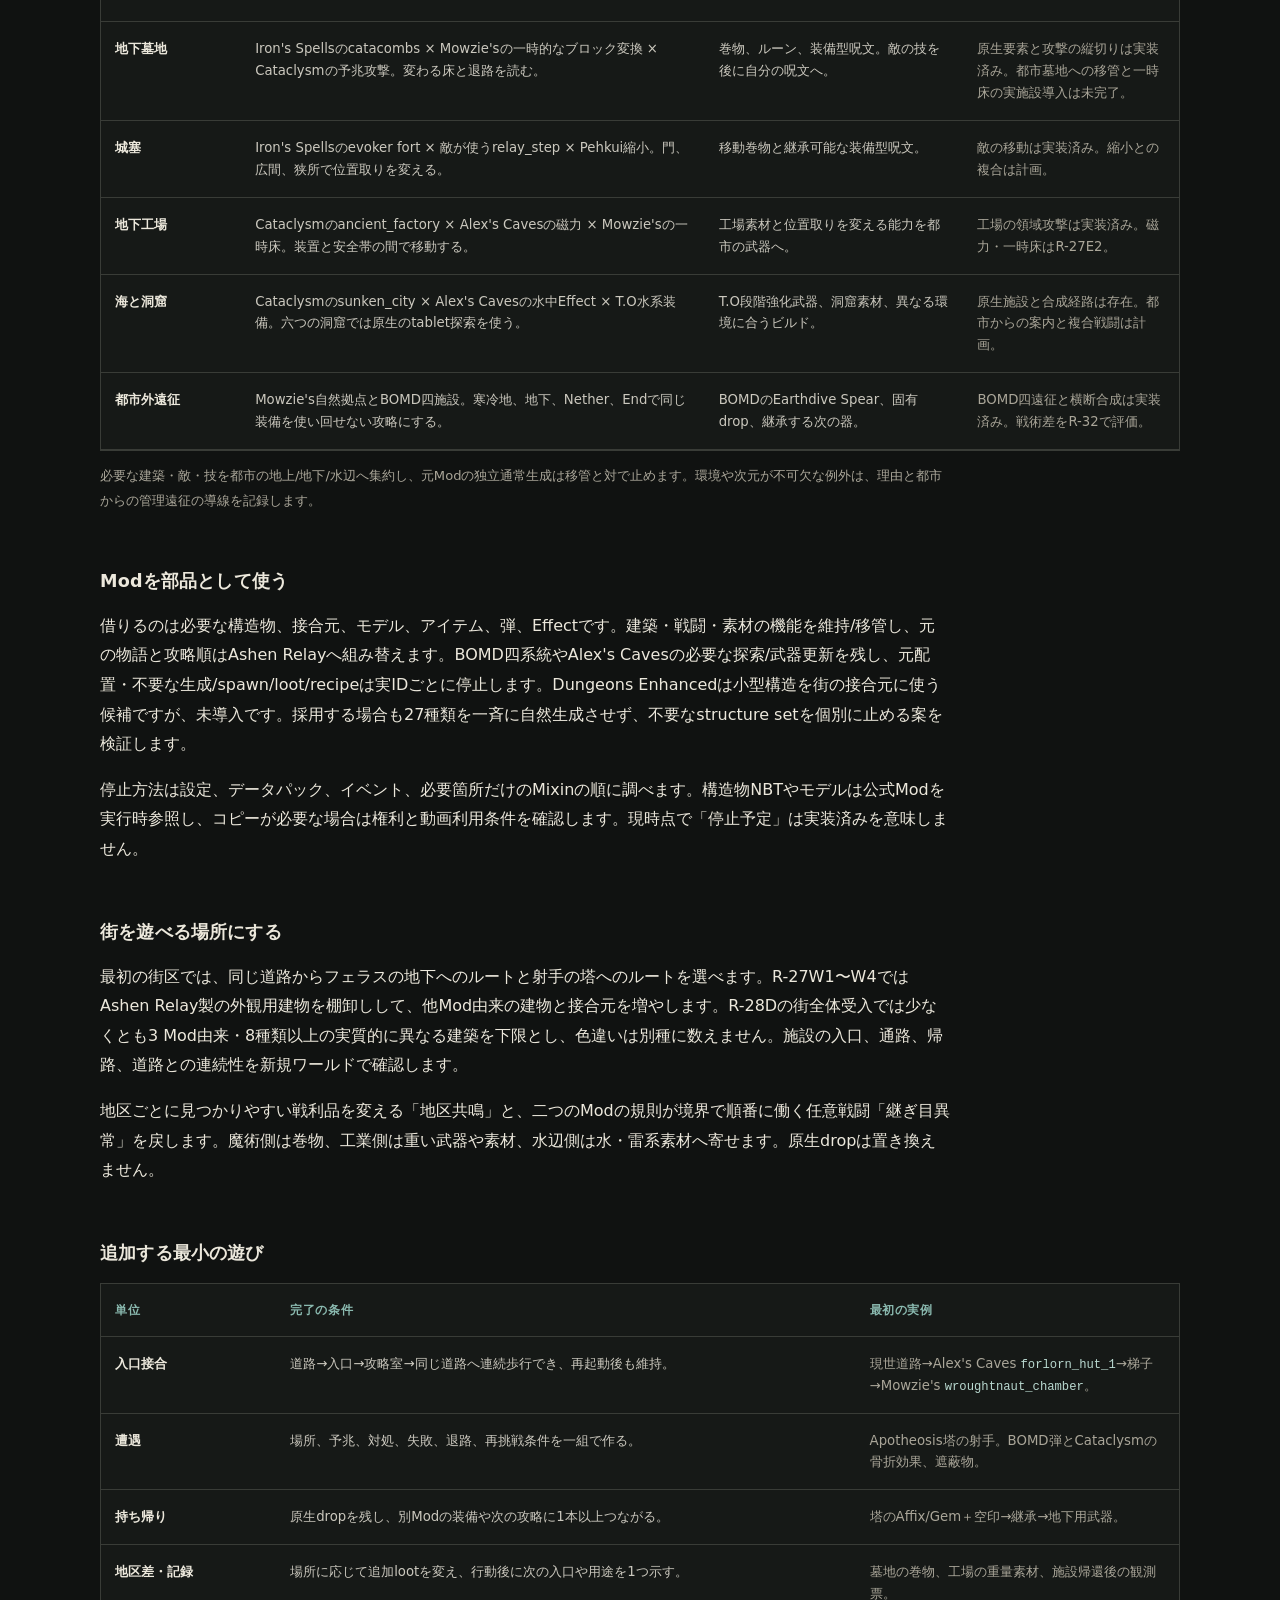
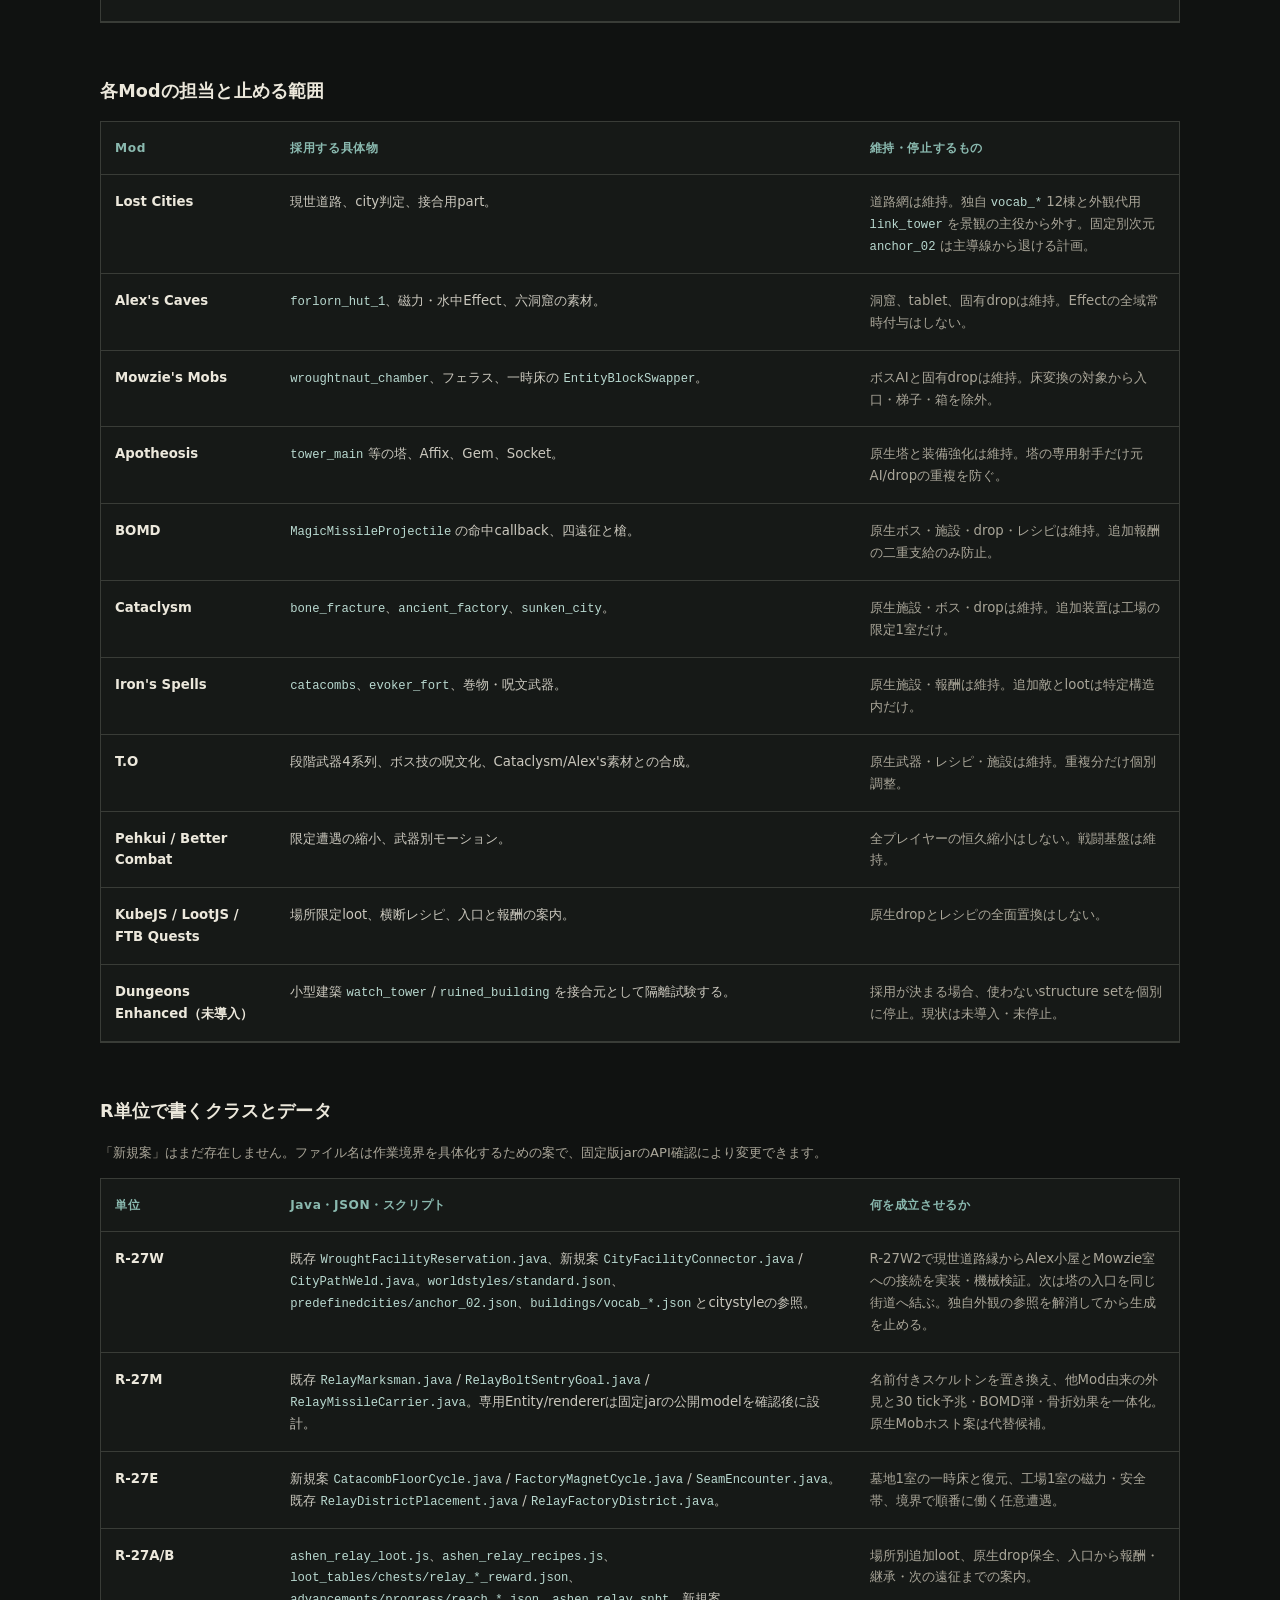
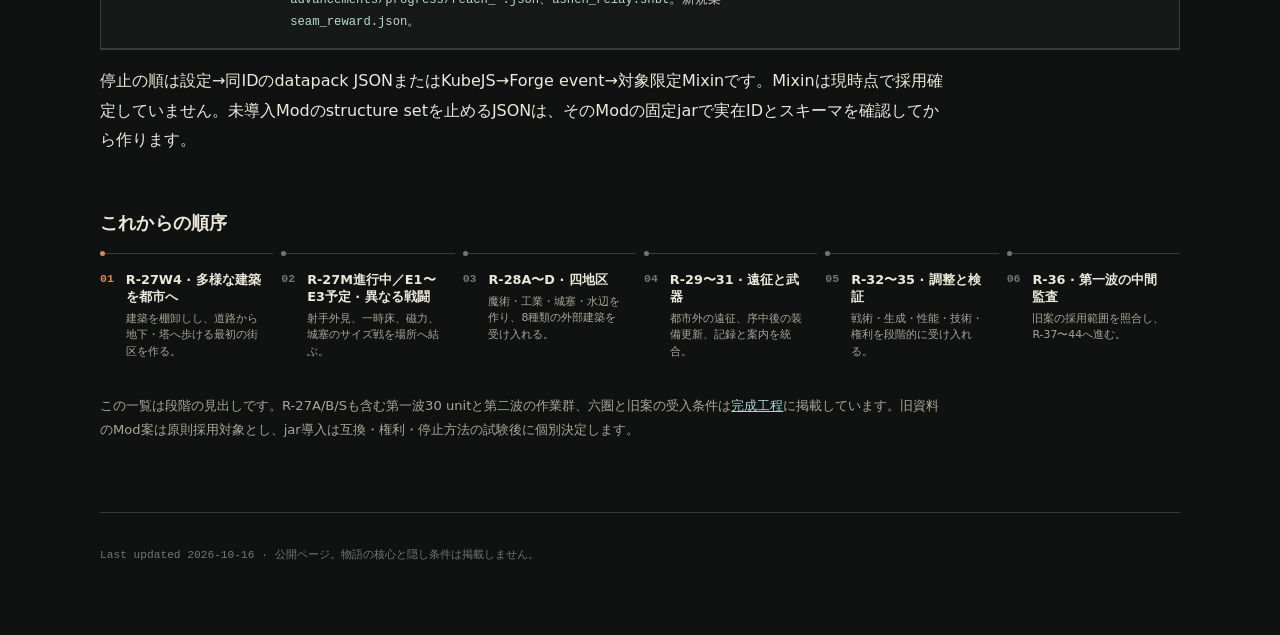
==== commit 22bd5fdb: "Define progression, crafting routes and endgame goals" ====
--- a/index.html
+++ b/index.html
@@ -10,7 +10,7 @@
 </head>
 <body>
   <main>
-    <nav class="site-nav" aria-label="サイト内のページ"><a href="index.html" aria-current="page">概要</a><a href="world.html">世界と攻略先</a><a href="gameplay.html">プレイループ</a><a href="mods.html">Mod採用表</a><a href="ideas.html">旧案の採用台帳</a><a href="seams.html">縫合パターン58件</a><a href="delivery.html">次の作業と実装受入</a><a href="implementation.html">実装ファイル</a><a href="completion.html">完成工程</a><a href="estimate.html">残工数の見積もり</a><a href="known-issues.html">不具合・許容事項</a></nav>
+    <nav class="site-nav" aria-label="サイト内のページ"><a href="index.html" aria-current="page">概要</a><a href="world.html">世界と攻略先</a><a href="gameplay.html">プレイループ</a><a href="progression.html">攻略と製作・終点</a><a href="mods.html">Mod採用表</a><a href="ideas.html">旧案の採用台帳</a><a href="seams.html">縫合パターン58件</a><a href="delivery.html">次の作業と実装受入</a><a href="implementation.html">実装ファイル</a><a href="completion.html">完成工程</a><a href="estimate.html">残工数の見積もり</a><a href="known-issues.html">不具合・許容事項</a></nav>
     <header>
       <p class="eyebrow">MINECRAFT 1.20.1 · FORGE 47.4.23 · 実装計画</p>
       <h1>Ashen Relay</h1>
@@ -18,6 +18,8 @@
       <div class="status"><span></span> 未完成 · R-27W4＋R-27M進行中 · 残工数の暫定内訳を掲載 · R-28Dの分布調整を一部先行</div>
       <p class="notice"><strong>この1ページが計画の全量ではありません。</strong> 各詳細ページに六圏、場所と操作を特定した縫合パターン58件、旧案の採用台帳、次の作業、全作業群と受入を掲載しました。追加の仕事が確定したら完成工程にも追記します。物語の核心と隠し条件は掲載しません。</p>
     </header>
+
+    <section><h2>攻略と製作を先に設計します</h2><p>2026-10-23：レシピ体系は未完成。通常到達、五空間型の高難度複合戦、装備・戦技完成の三つを終点とし、素材の取得から製作・次の攻略先までを結びます。次は用途・数量の台帳、回収材レシピと報酬、ゲーム内案内の順です。<a href="progression.html">具体的な攻略経路・実材料・制作順を見る</a>。今回の変更は計画であり、新しいゲーム機能の実装完了ではありません。</p></section>
 
     <section aria-labelledby="map-title"><h2 id="map-title">計画の各ページ</h2><div class="page-grid">
       <a class="page-card" href="world.html"><strong>世界と攻略先</strong><span>現世、地下、塔、工場、海、洞窟、任意遠征。各施設の組合せと未完成箇所。</span></a>
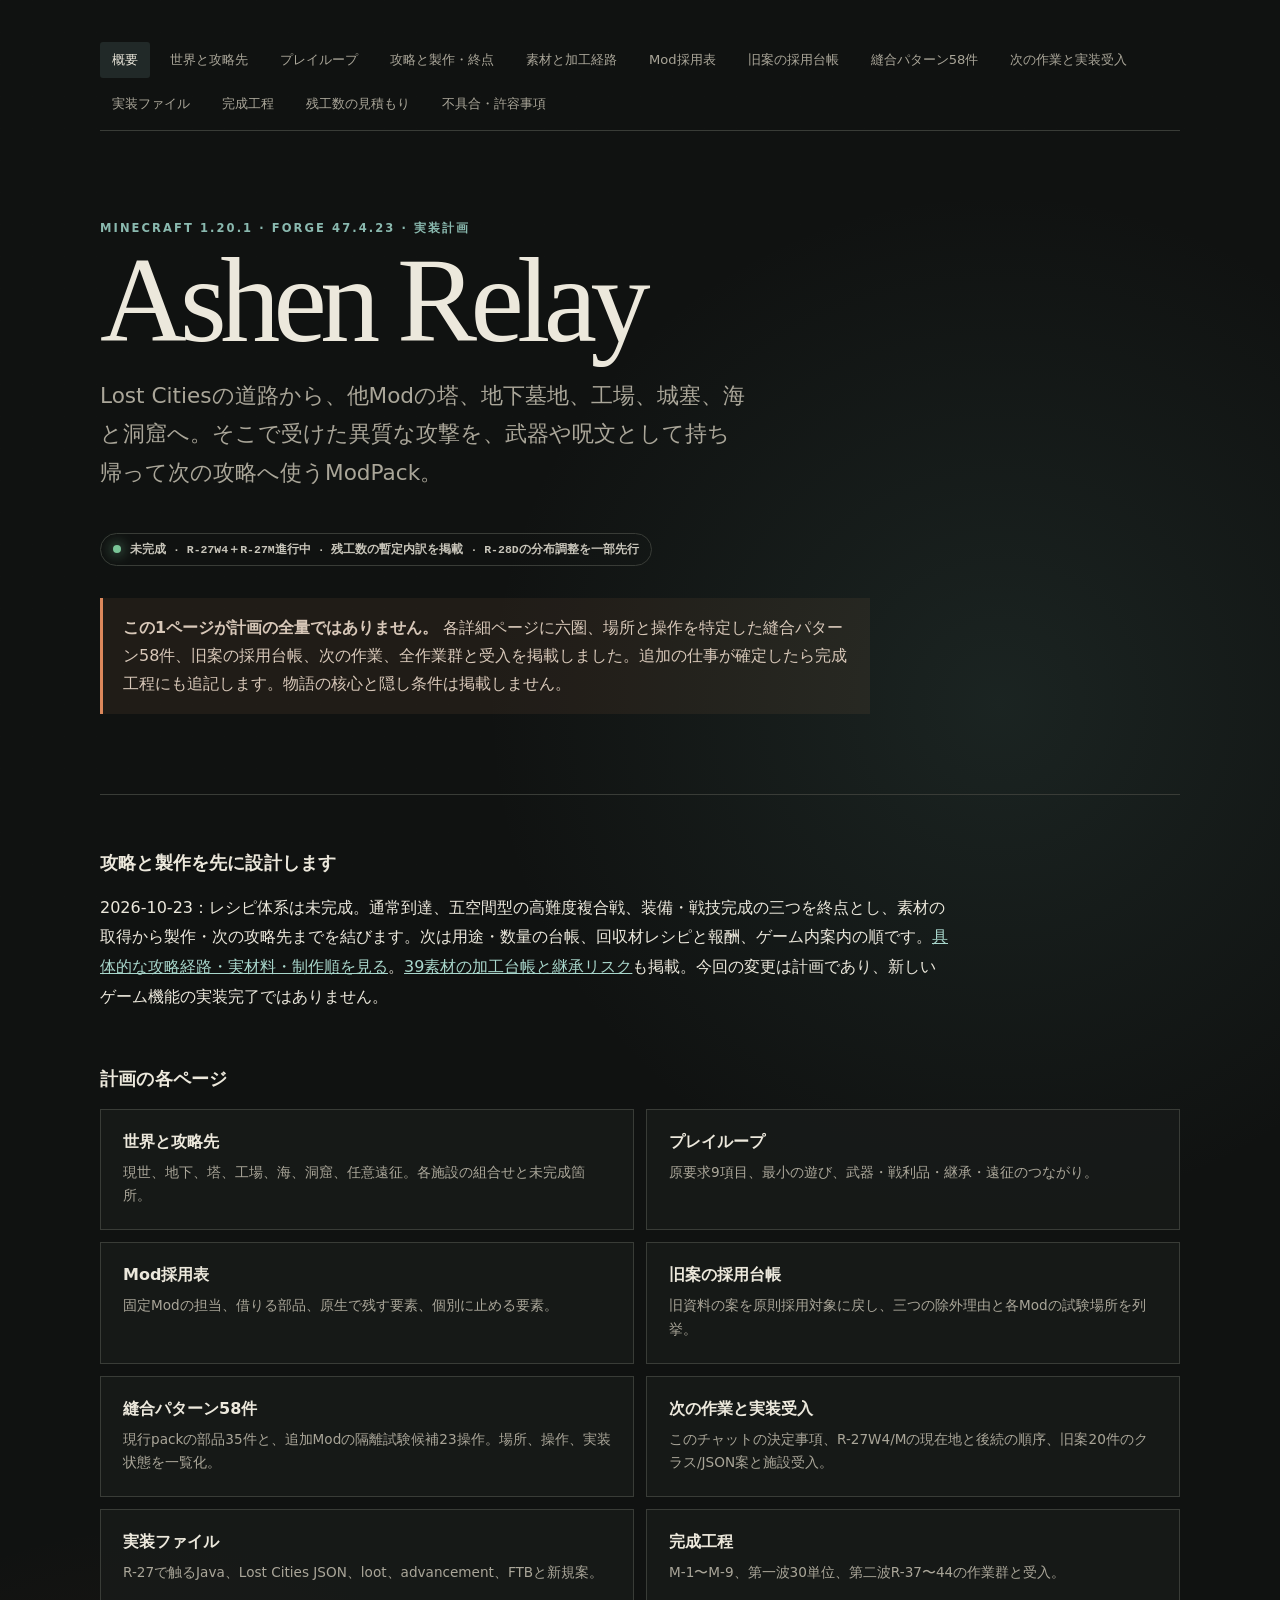
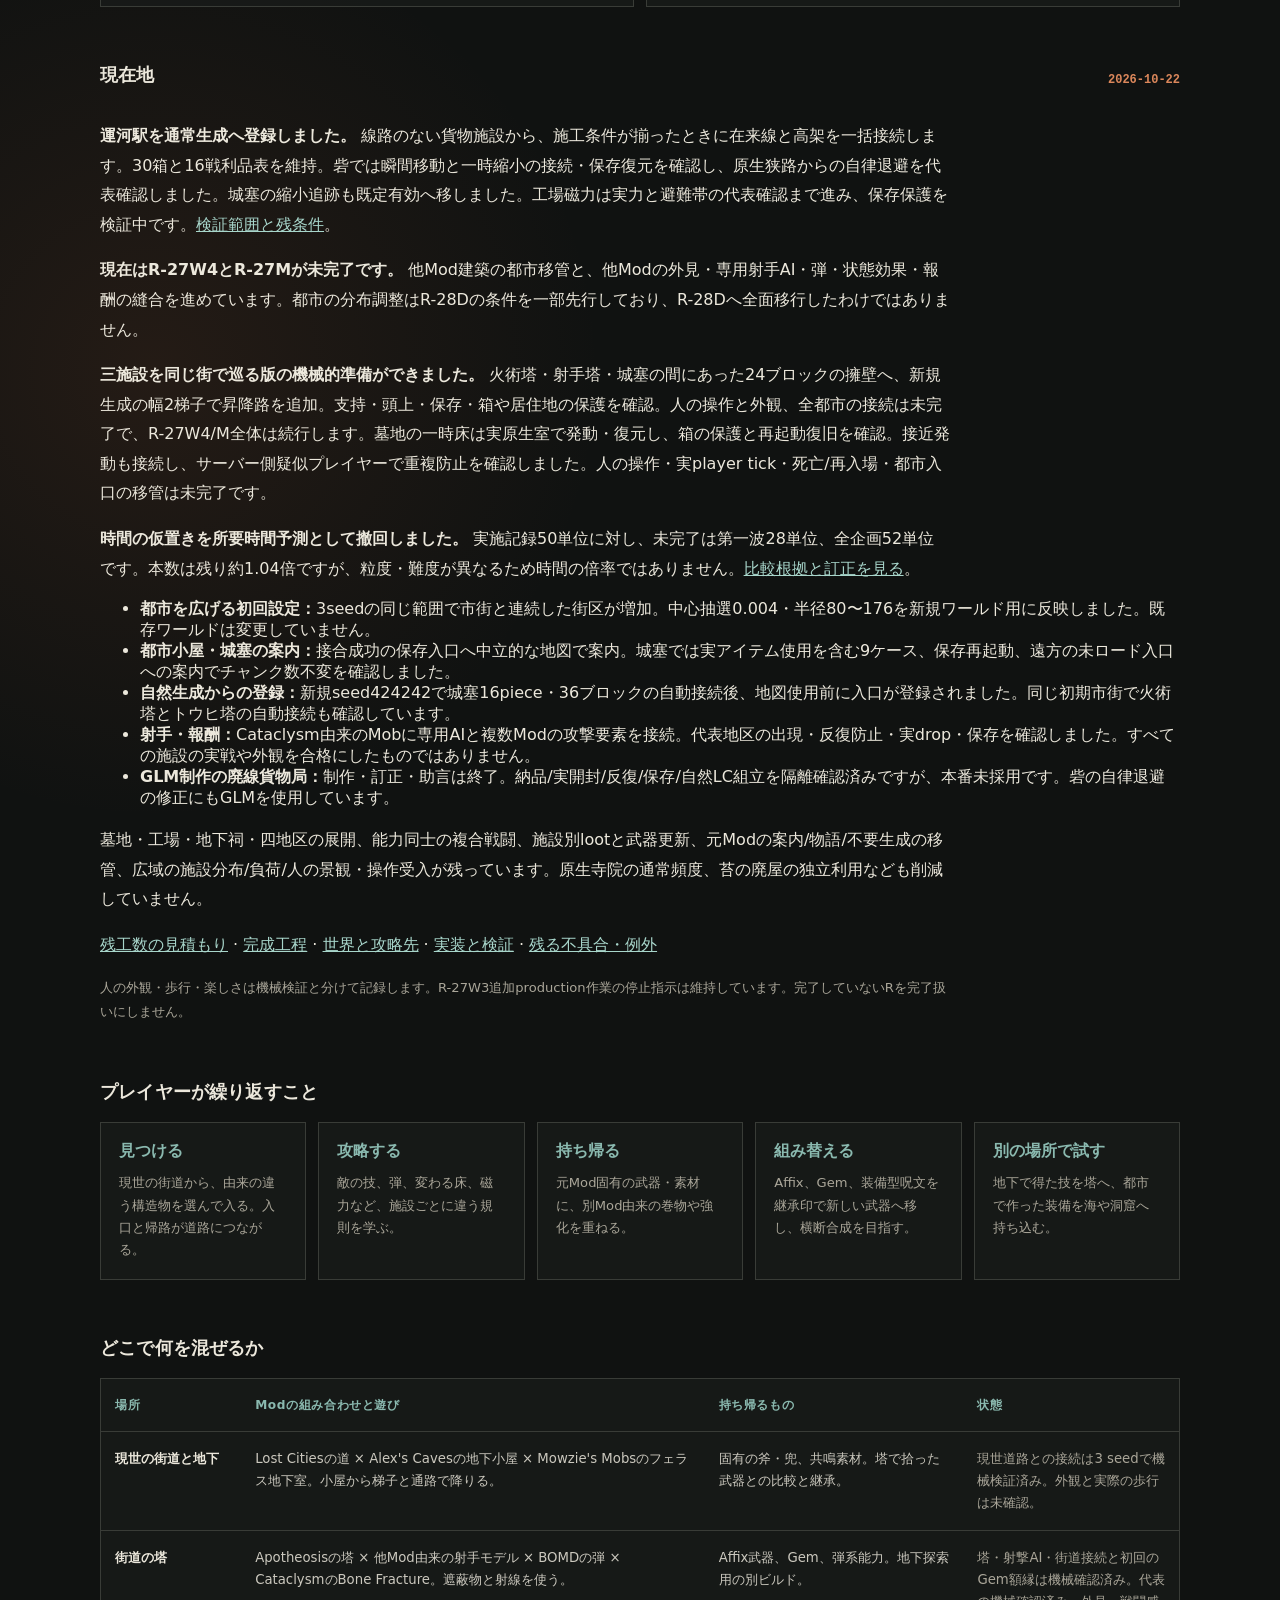
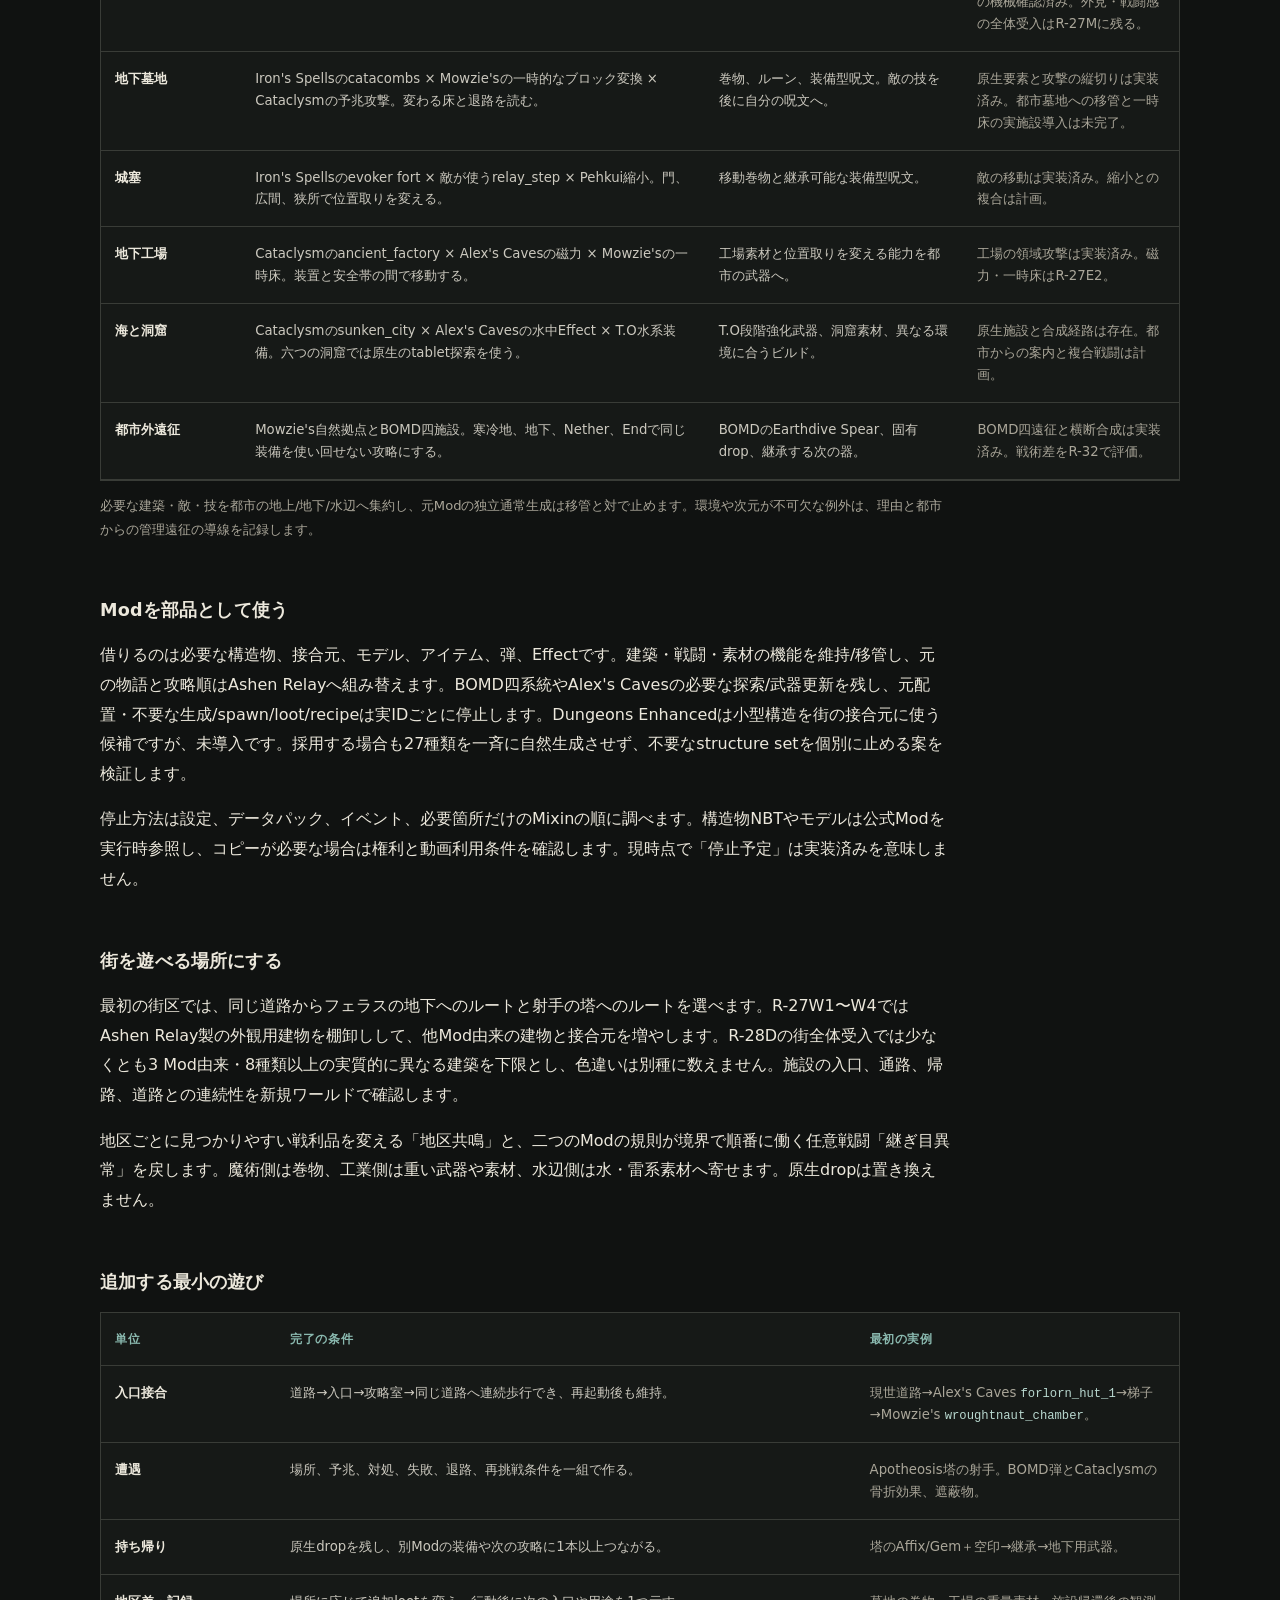
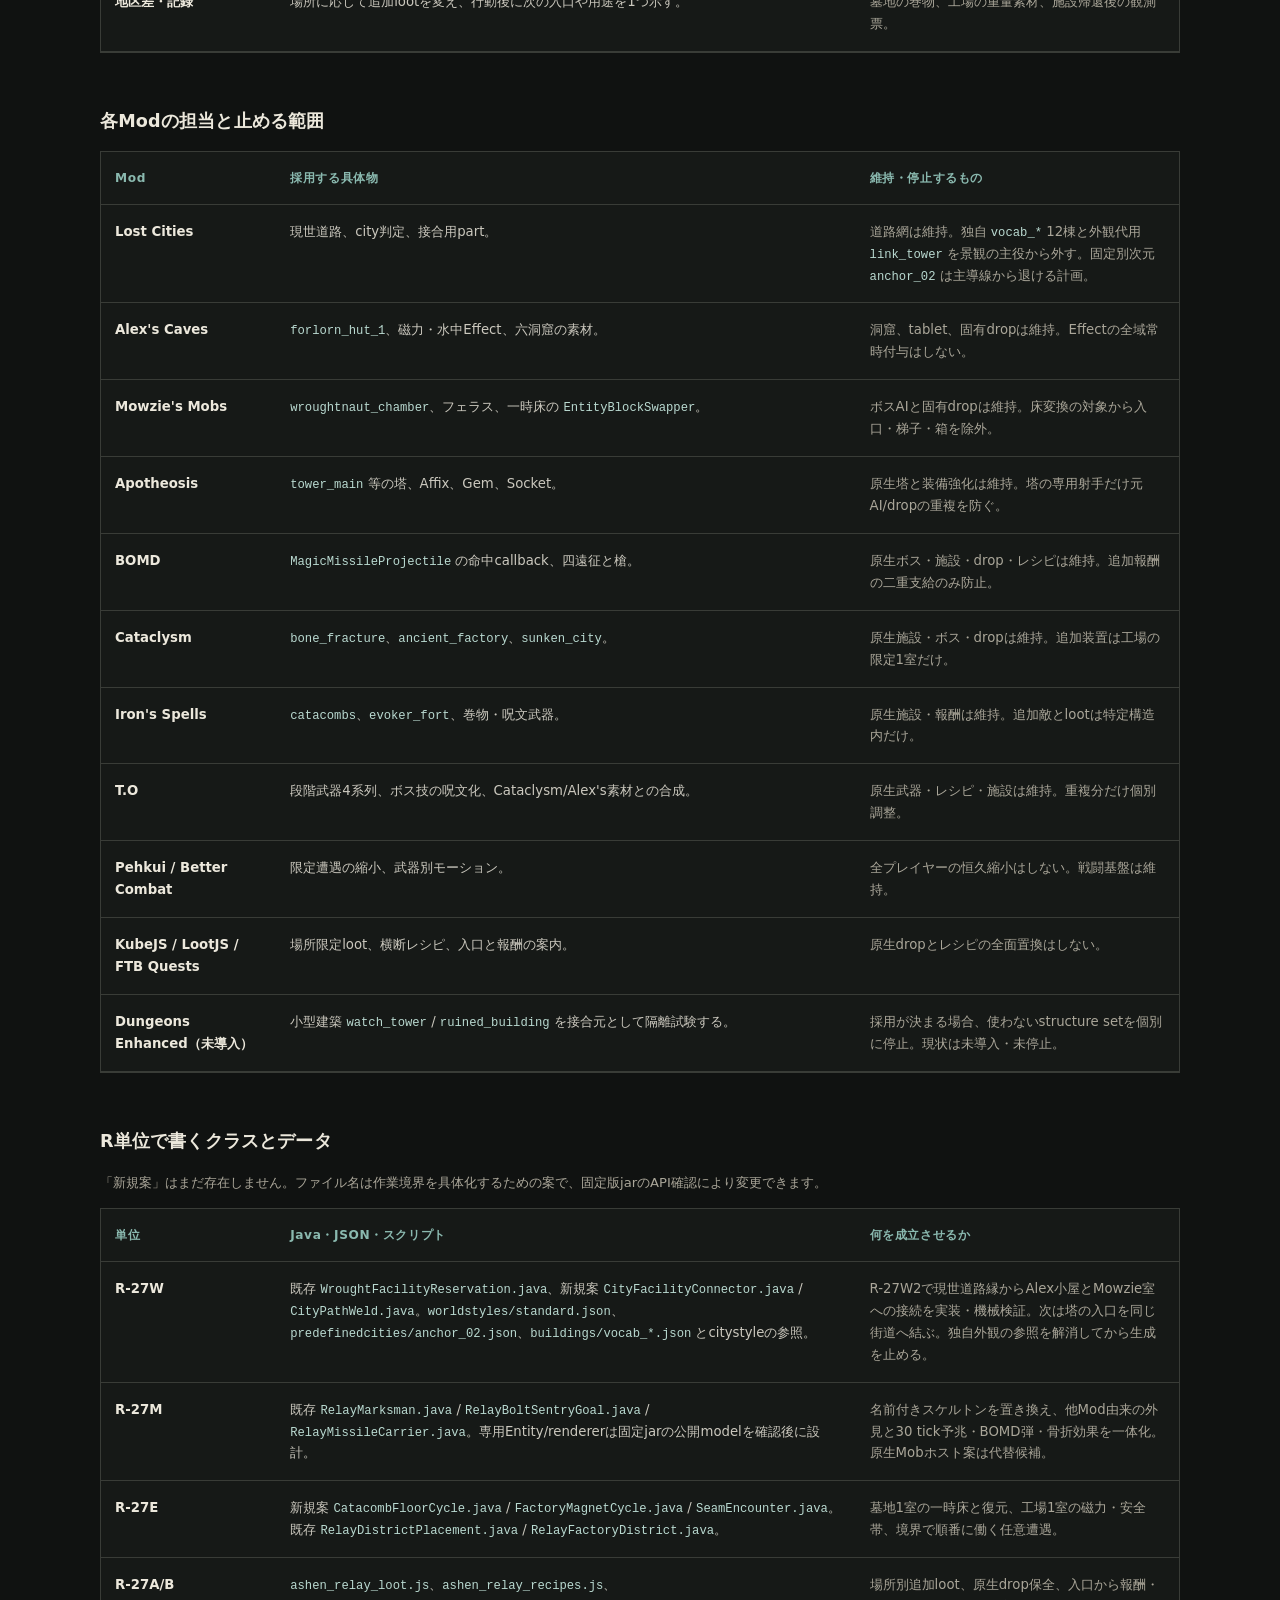
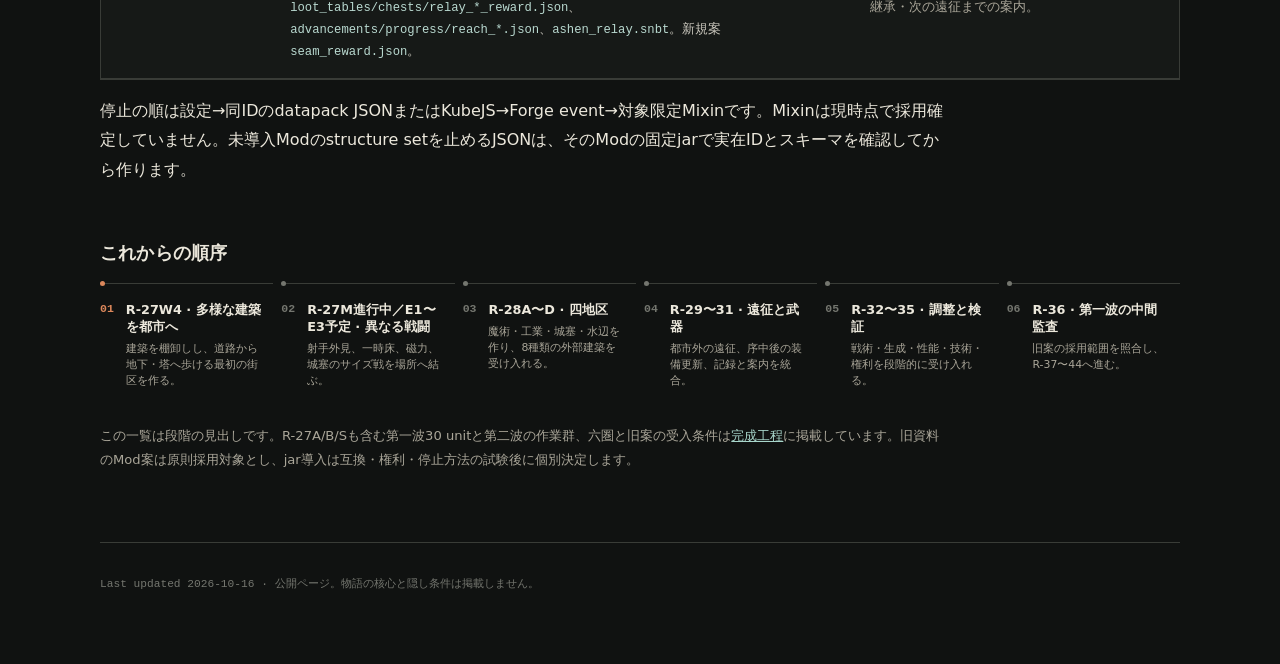
==== commit 647a7e24: "Align progression with cross-mod play and document crafting dependencies" ====
--- a/index.html
+++ b/index.html
@@ -10,7 +10,7 @@
 </head>
 <body>
   <main>
-    <nav class="site-nav" aria-label="サイト内のページ"><a href="index.html" aria-current="page">概要</a><a href="world.html">世界と攻略先</a><a href="gameplay.html">プレイループ</a><a href="progression.html">攻略と製作・終点</a><a href="mods.html">Mod採用表</a><a href="ideas.html">旧案の採用台帳</a><a href="seams.html">縫合パターン58件</a><a href="delivery.html">次の作業と実装受入</a><a href="implementation.html">実装ファイル</a><a href="completion.html">完成工程</a><a href="estimate.html">残工数の見積もり</a><a href="known-issues.html">不具合・許容事項</a></nav>
+    <nav class="site-nav" aria-label="サイト内のページ"><a href="index.html" aria-current="page">概要</a><a href="world.html">世界と攻略先</a><a href="gameplay.html">プレイループ</a><a href="progression.html">攻略と製作・終点</a><a href="recipes.html">素材と加工経路</a><a href="mods.html">Mod採用表</a><a href="ideas.html">旧案の採用台帳</a><a href="seams.html">縫合パターン58件</a><a href="delivery.html">次の作業と実装受入</a><a href="implementation.html">実装ファイル</a><a href="completion.html">完成工程</a><a href="estimate.html">残工数の見積もり</a><a href="known-issues.html">不具合・許容事項</a></nav>
     <header>
       <p class="eyebrow">MINECRAFT 1.20.1 · FORGE 47.4.23 · 実装計画</p>
       <h1>Ashen Relay</h1>
@@ -19,7 +19,7 @@
       <p class="notice"><strong>この1ページが計画の全量ではありません。</strong> 各詳細ページに六圏、場所と操作を特定した縫合パターン58件、旧案の採用台帳、次の作業、全作業群と受入を掲載しました。追加の仕事が確定したら完成工程にも追記します。物語の核心と隠し条件は掲載しません。</p>
     </header>
 
-    <section><h2>攻略と製作を先に設計します</h2><p>2026-10-23：レシピ体系は未完成。通常到達、五空間型の高難度複合戦、装備・戦技完成の三つを終点とし、素材の取得から製作・次の攻略先までを結びます。次は用途・数量の台帳、回収材レシピと報酬、ゲーム内案内の順です。<a href="progression.html">具体的な攻略経路・実材料・制作順を見る</a>。今回の変更は計画であり、新しいゲーム機能の実装完了ではありません。</p></section>
+    <section><h2>攻略と製作を先に設計します</h2><p>2026-10-23：レシピ体系は未完成。通常到達、五空間型の高難度複合戦、装備・戦技完成の三つを終点とし、素材の取得から製作・次の攻略先までを結びます。次は用途・数量の台帳、回収材レシピと報酬、ゲーム内案内の順です。<a href="progression.html">具体的な攻略経路・実材料・制作順を見る</a>。<a href="recipes.html">39素材の加工台帳と継承リスク</a>も掲載。今回の変更は計画であり、新しいゲーム機能の実装完了ではありません。</p></section>
 
     <section aria-labelledby="map-title"><h2 id="map-title">計画の各ページ</h2><div class="page-grid">
       <a class="page-card" href="world.html"><strong>世界と攻略先</strong><span>現世、地下、塔、工場、海、洞窟、任意遠征。各施設の組合せと未完成箇所。</span></a>
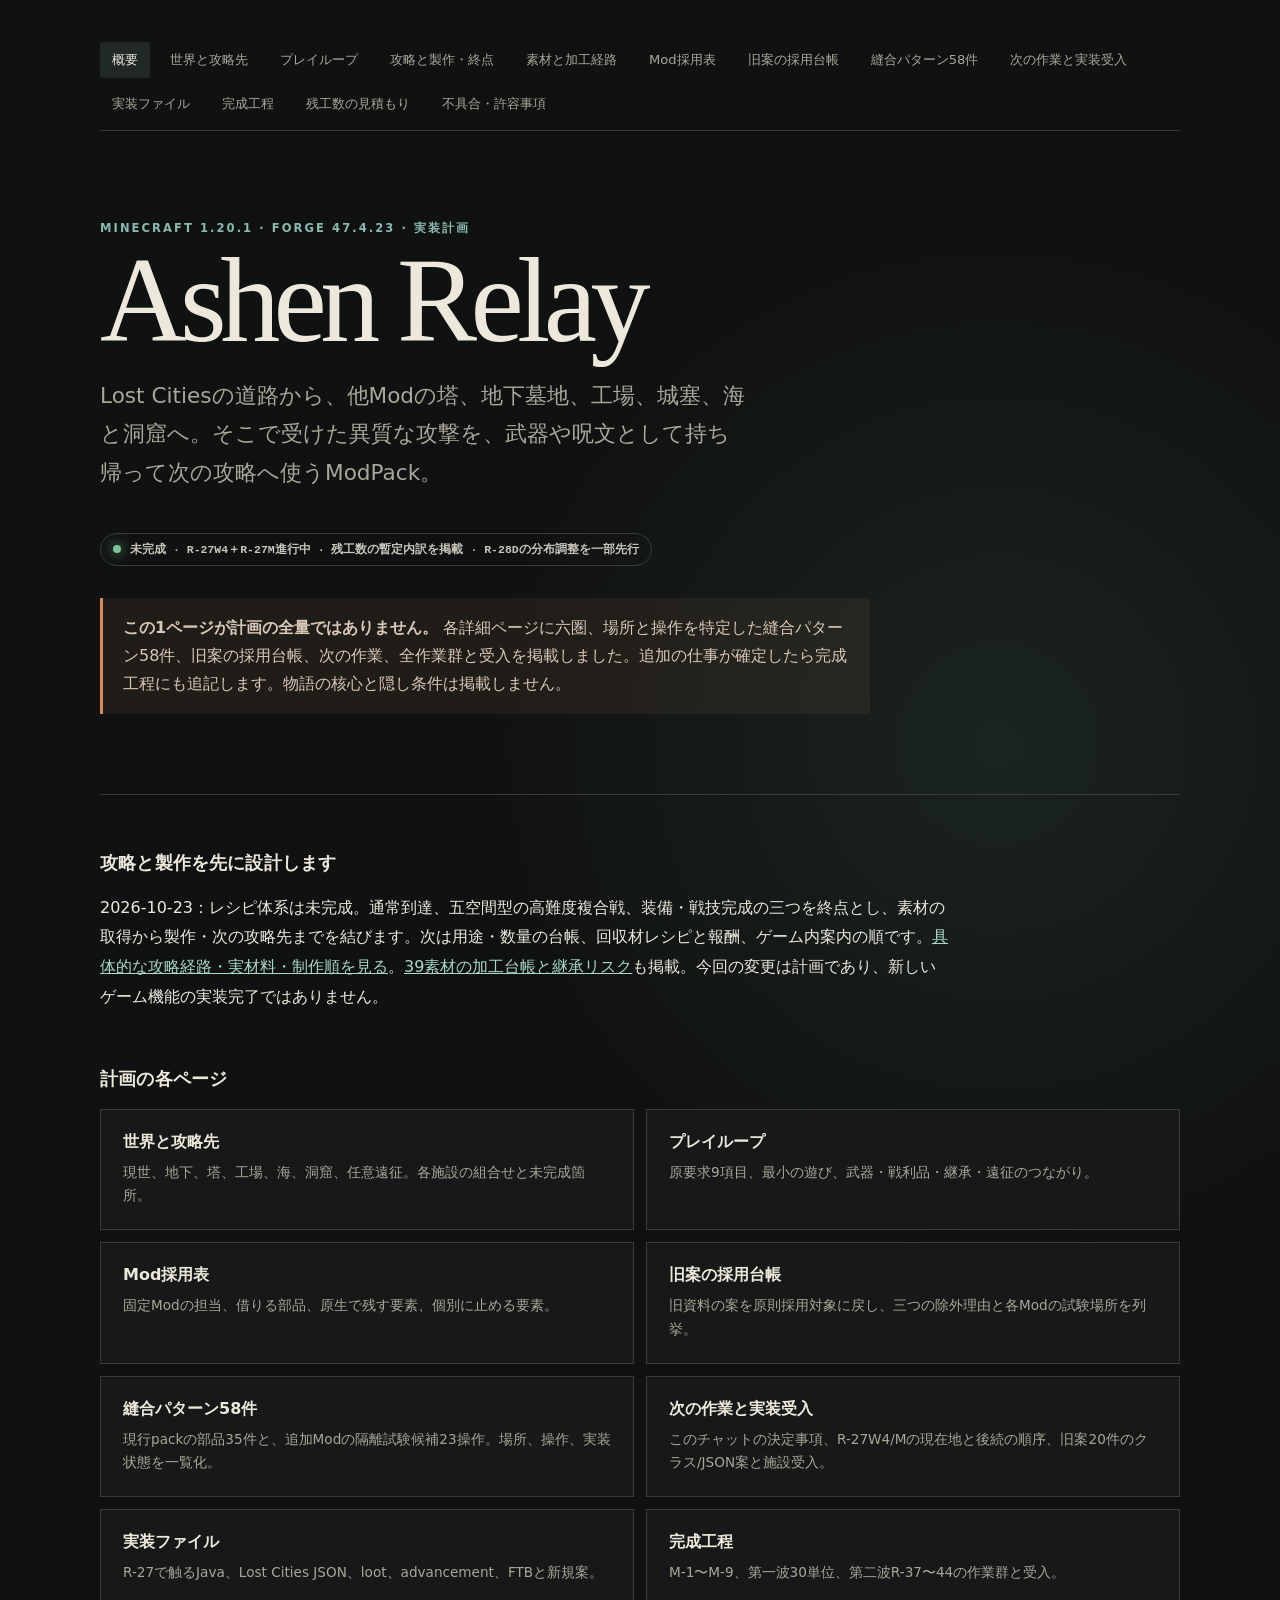
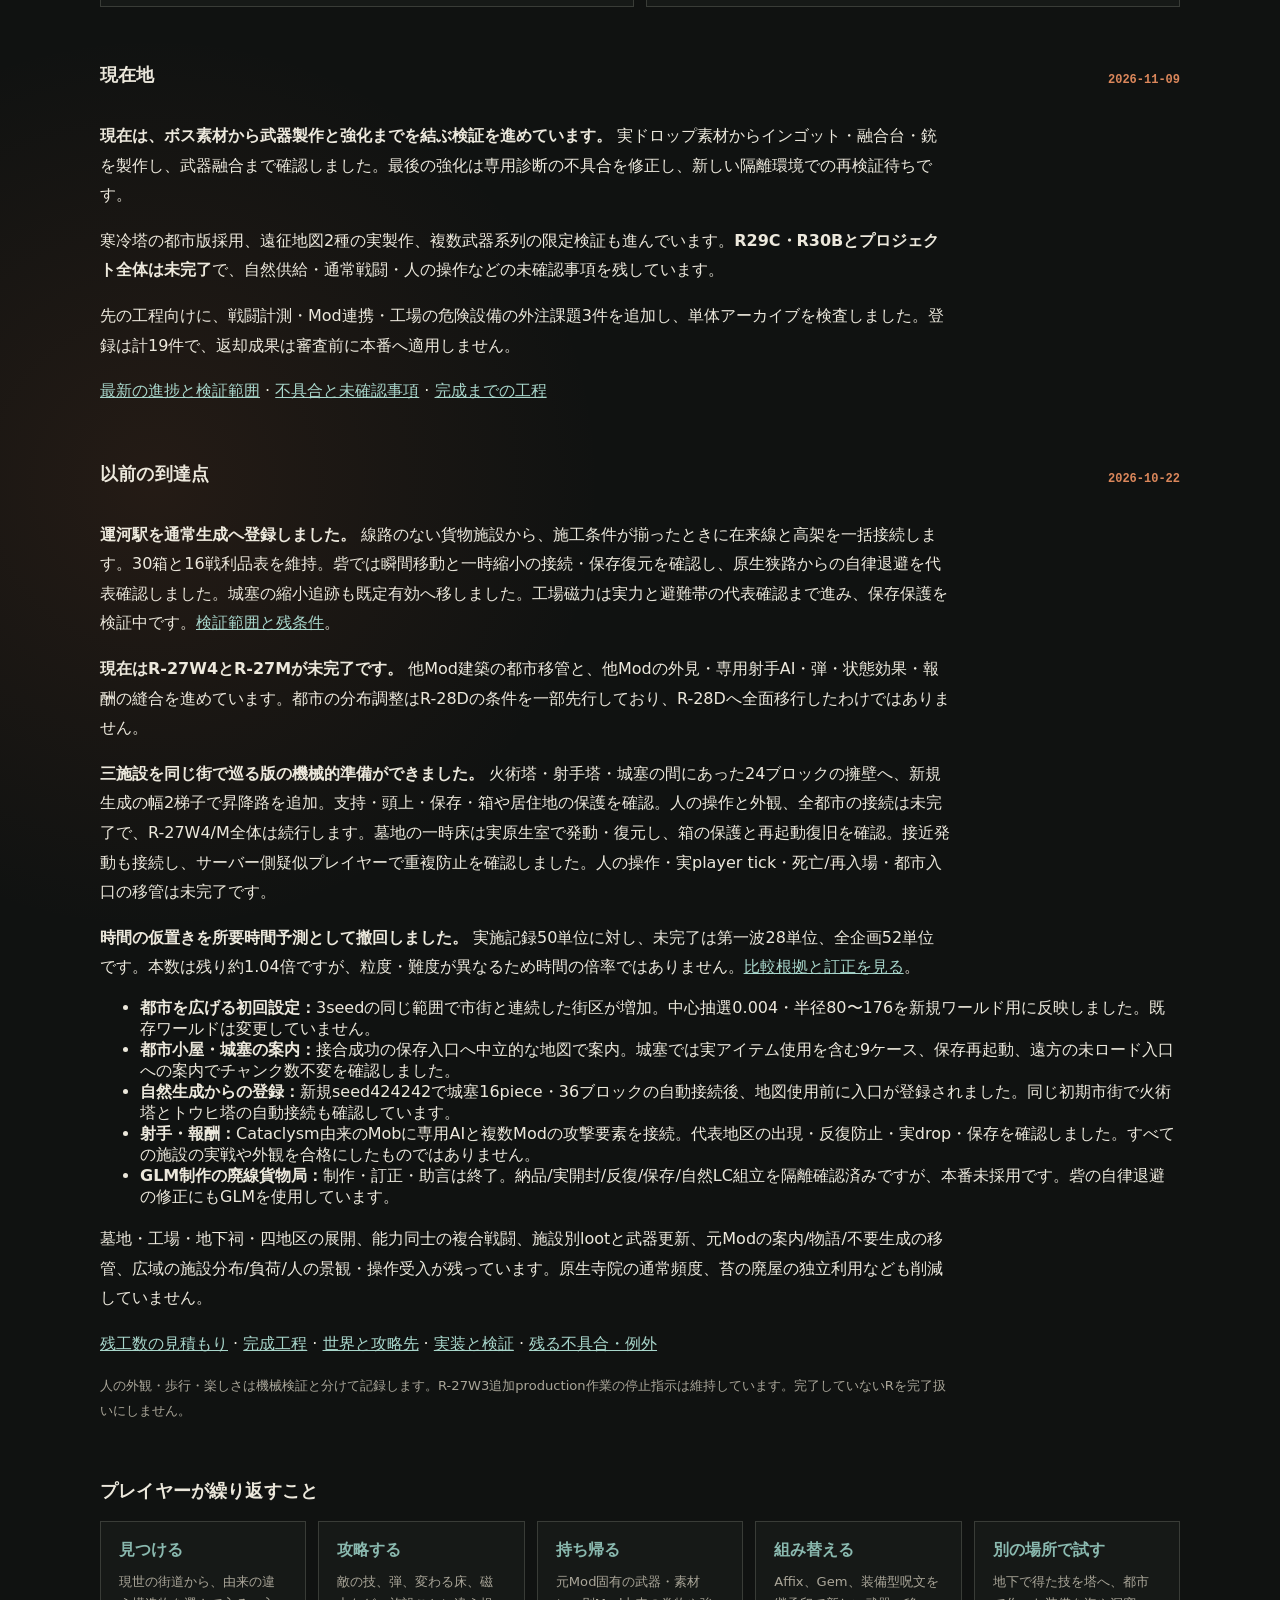
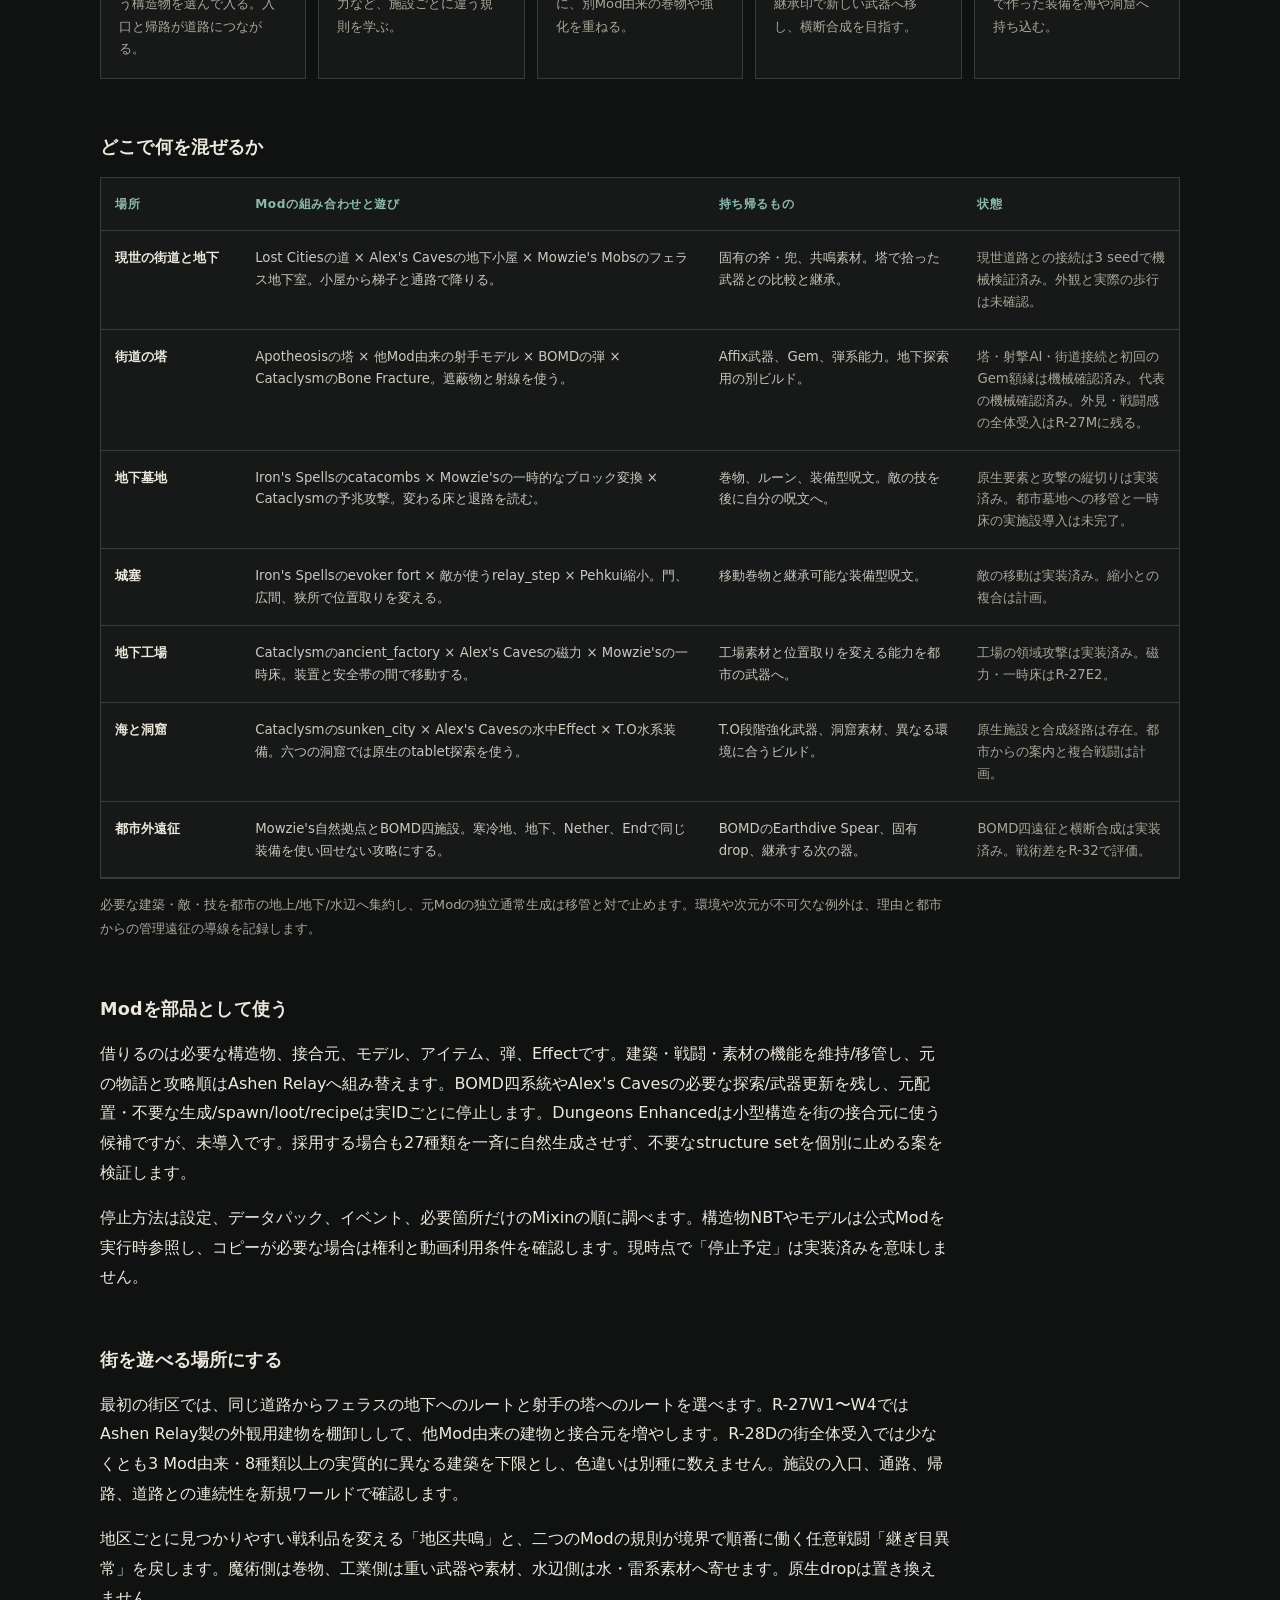
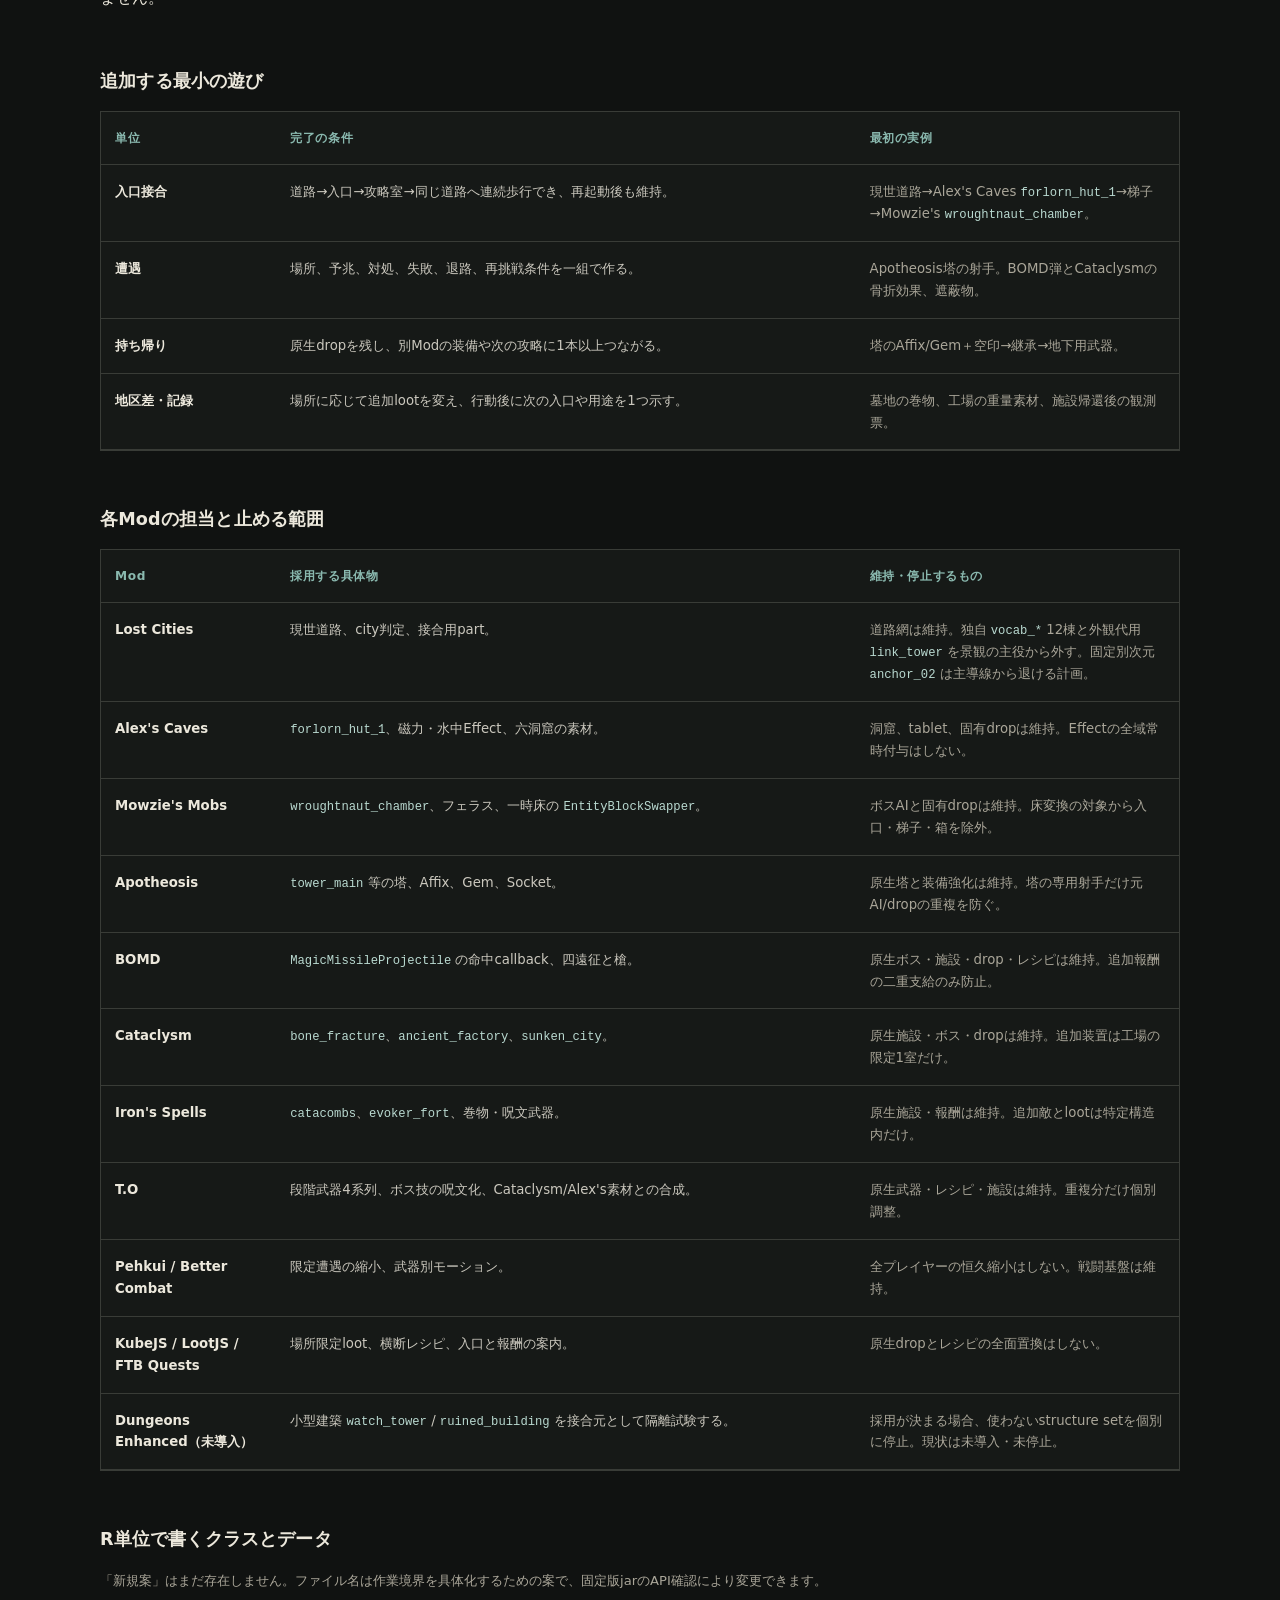
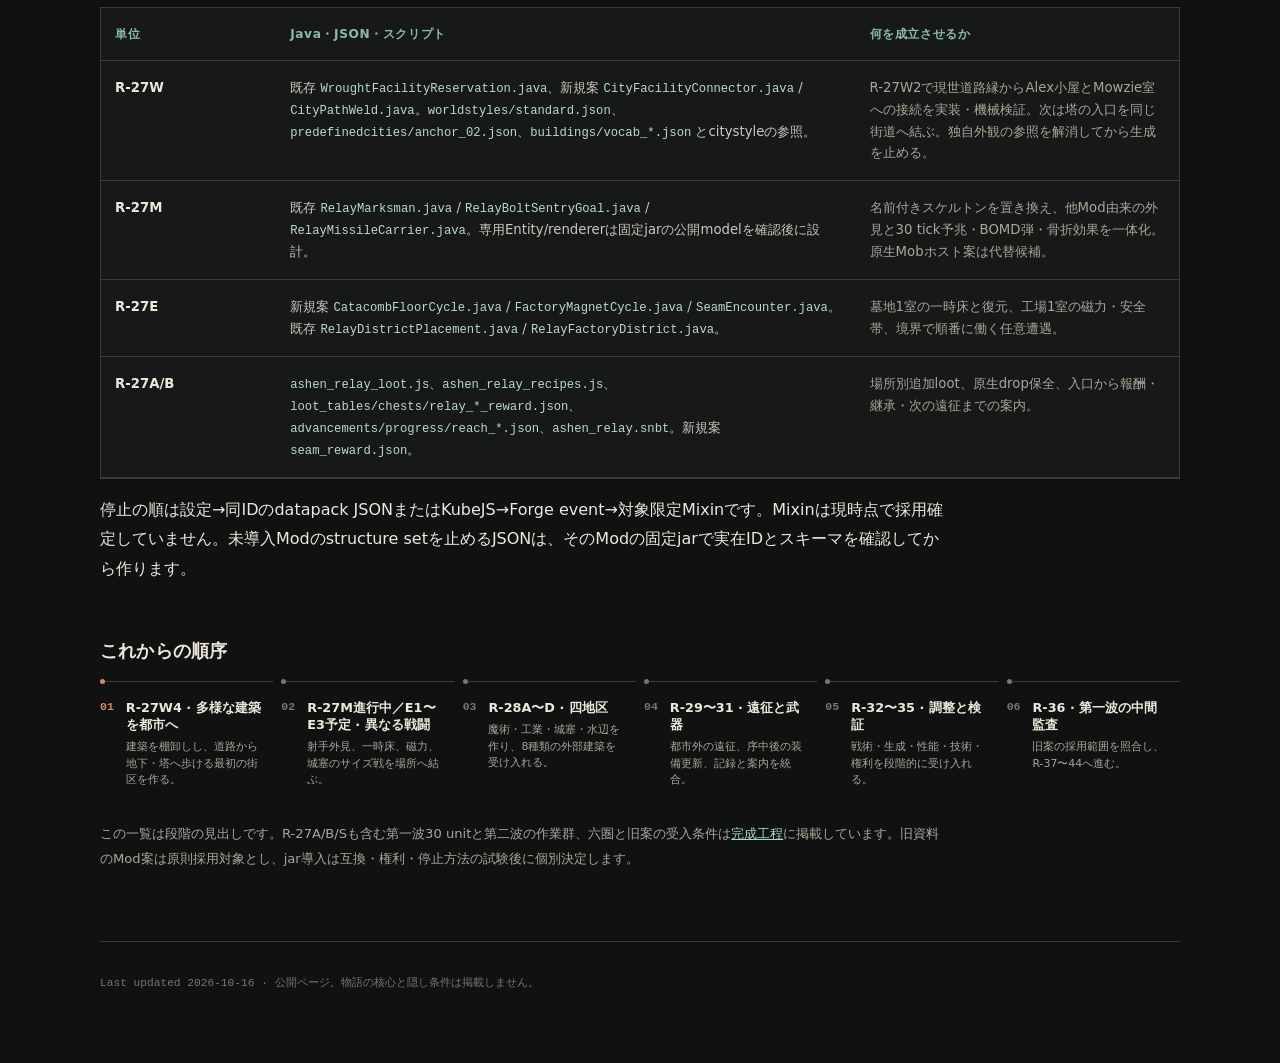
==== commit 3c48b6c2: "Update material crafting progress and independent task queue" ====
--- a/index.html
+++ b/index.html
@@ -32,8 +32,16 @@
       <a class="page-card" href="completion.html"><strong>完成工程</strong><span>M-1〜M-9、第一波30単位、第二波R-37〜44の作業群と受入。</span></a>
     </div></section>
 
+    <section aria-labelledby="latest-title">
+      <div class="section-heading"><h2 id="latest-title">現在地</h2><strong>2026-11-09</strong></div>
+      <p><strong>現在は、ボス素材から武器製作と強化までを結ぶ検証を進めています。</strong> 実ドロップ素材からインゴット・融合台・銃を製作し、武器融合まで確認しました。最後の強化は専用診断の不具合を修正し、新しい隔離環境での再検証待ちです。</p>
+      <p>寒冷塔の都市版採用、遠征地図2種の実製作、複数武器系列の限定検証も進んでいます。<strong>R29C・R30Bとプロジェクト全体は未完了</strong>で、自然供給・通常戦闘・人の操作などの未確認事項を残しています。</p>
+      <p>先の工程向けに、戦闘計測・Mod連携・工場の危険設備の外注課題3件を追加し、単体アーカイブを検査しました。登録は計19件で、返却成果は審査前に本番へ適用しません。</p>
+      <p><a href="delivery.html">最新の進捗と検証範囲</a> · <a href="known-issues.html">不具合と未確認事項</a> · <a href="completion.html">完成までの工程</a></p>
+    </section>
+
     <section aria-labelledby="now-title">
-      <div class="section-heading"><h2 id="now-title">現在地</h2><strong>2026-10-22</strong></div>
+      <div class="section-heading"><h2 id="now-title">以前の到達点</h2><strong>2026-10-22</strong></div>
       <p><strong>運河駅を通常生成へ登録しました。</strong> 線路のない貨物施設から、施工条件が揃ったときに在来線と高架を一括接続します。30箱と16戦利品表を維持。砦では瞬間移動と一時縮小の接続・保存復元を確認し、原生狭路からの自律退避を代表確認しました。城塞の縮小追跡も既定有効へ移しました。工場磁力は実力と避難帯の代表確認まで進み、保存保護を検証中です。<a href="implementation.html">検証範囲と残条件</a>。</p>
       <p><strong>現在はR-27W4とR-27Mが未完了です。</strong> 他Mod建築の都市移管と、他Modの外見・専用射手AI・弾・状態効果・報酬の縫合を進めています。都市の分布調整はR-28Dの条件を一部先行しており、R-28Dへ全面移行したわけではありません。</p>
       <p><strong>三施設を同じ街で巡る版の機械的準備ができました。</strong> 火術塔・射手塔・城塞の間にあった24ブロックの擁壁へ、新規生成の幅2梯子で昇降路を追加。支持・頭上・保存・箱や居住地の保護を確認。人の操作と外観、全都市の接続は未完了で、R-27W4/M全体は続行します。墓地の一時床は実原生室で発動・復元し、箱の保護と再起動復旧を確認。接近発動も接続し、サーバー側疑似プレイヤーで重複防止を確認しました。人の操作・実player tick・死亡/再入場・都市入口の移管は未完了です。</p>
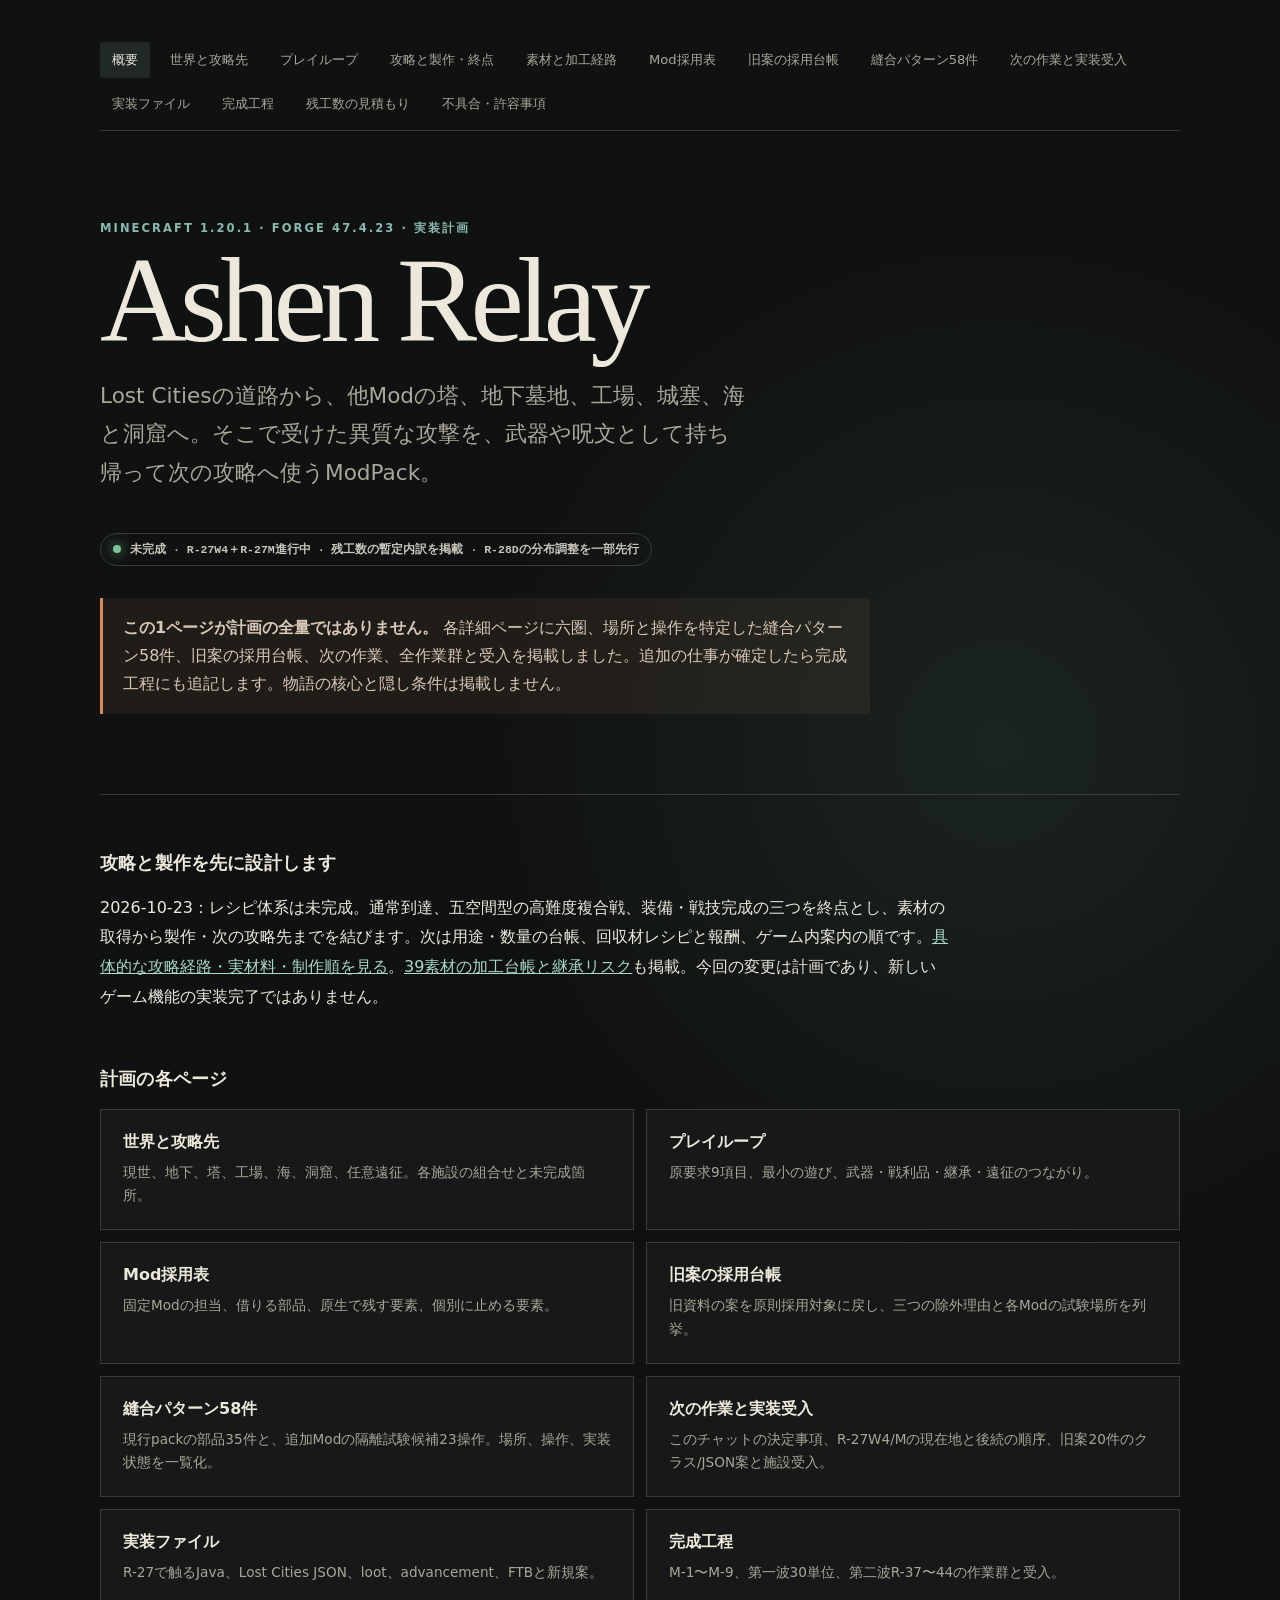
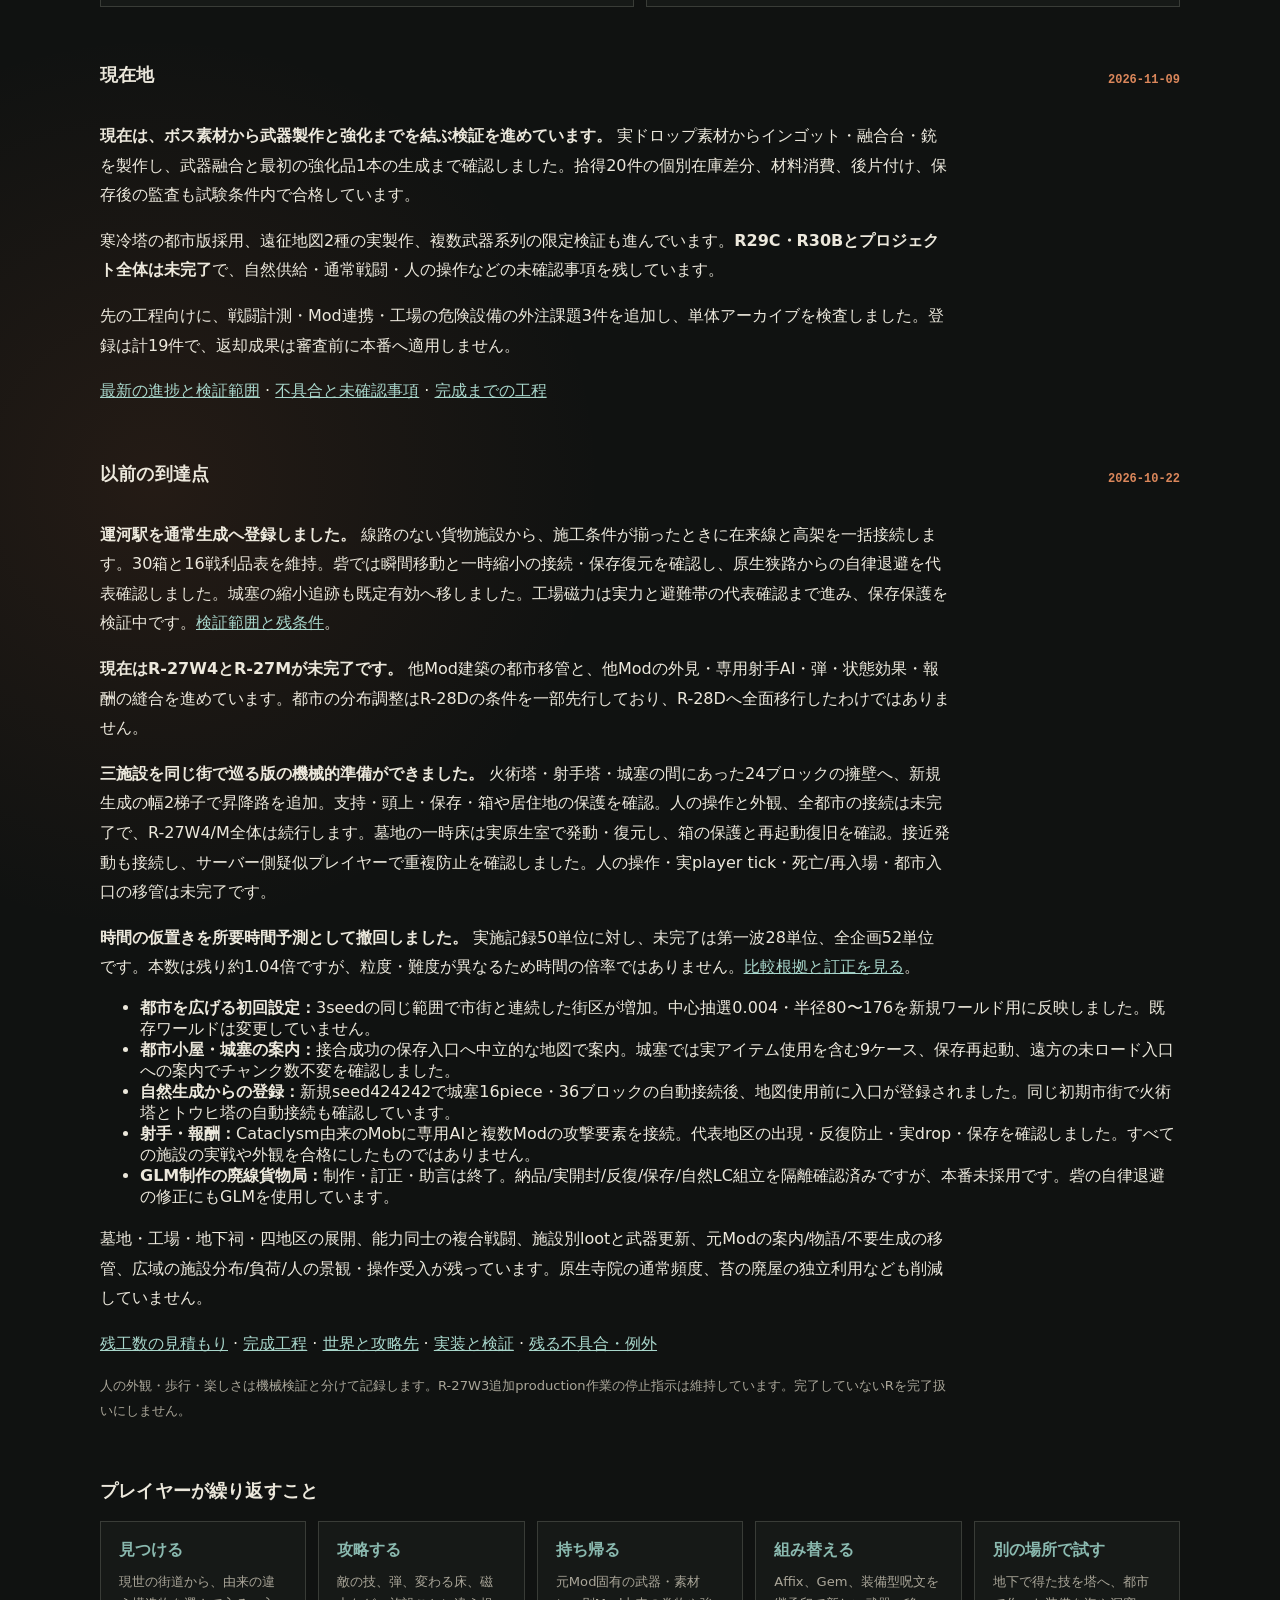
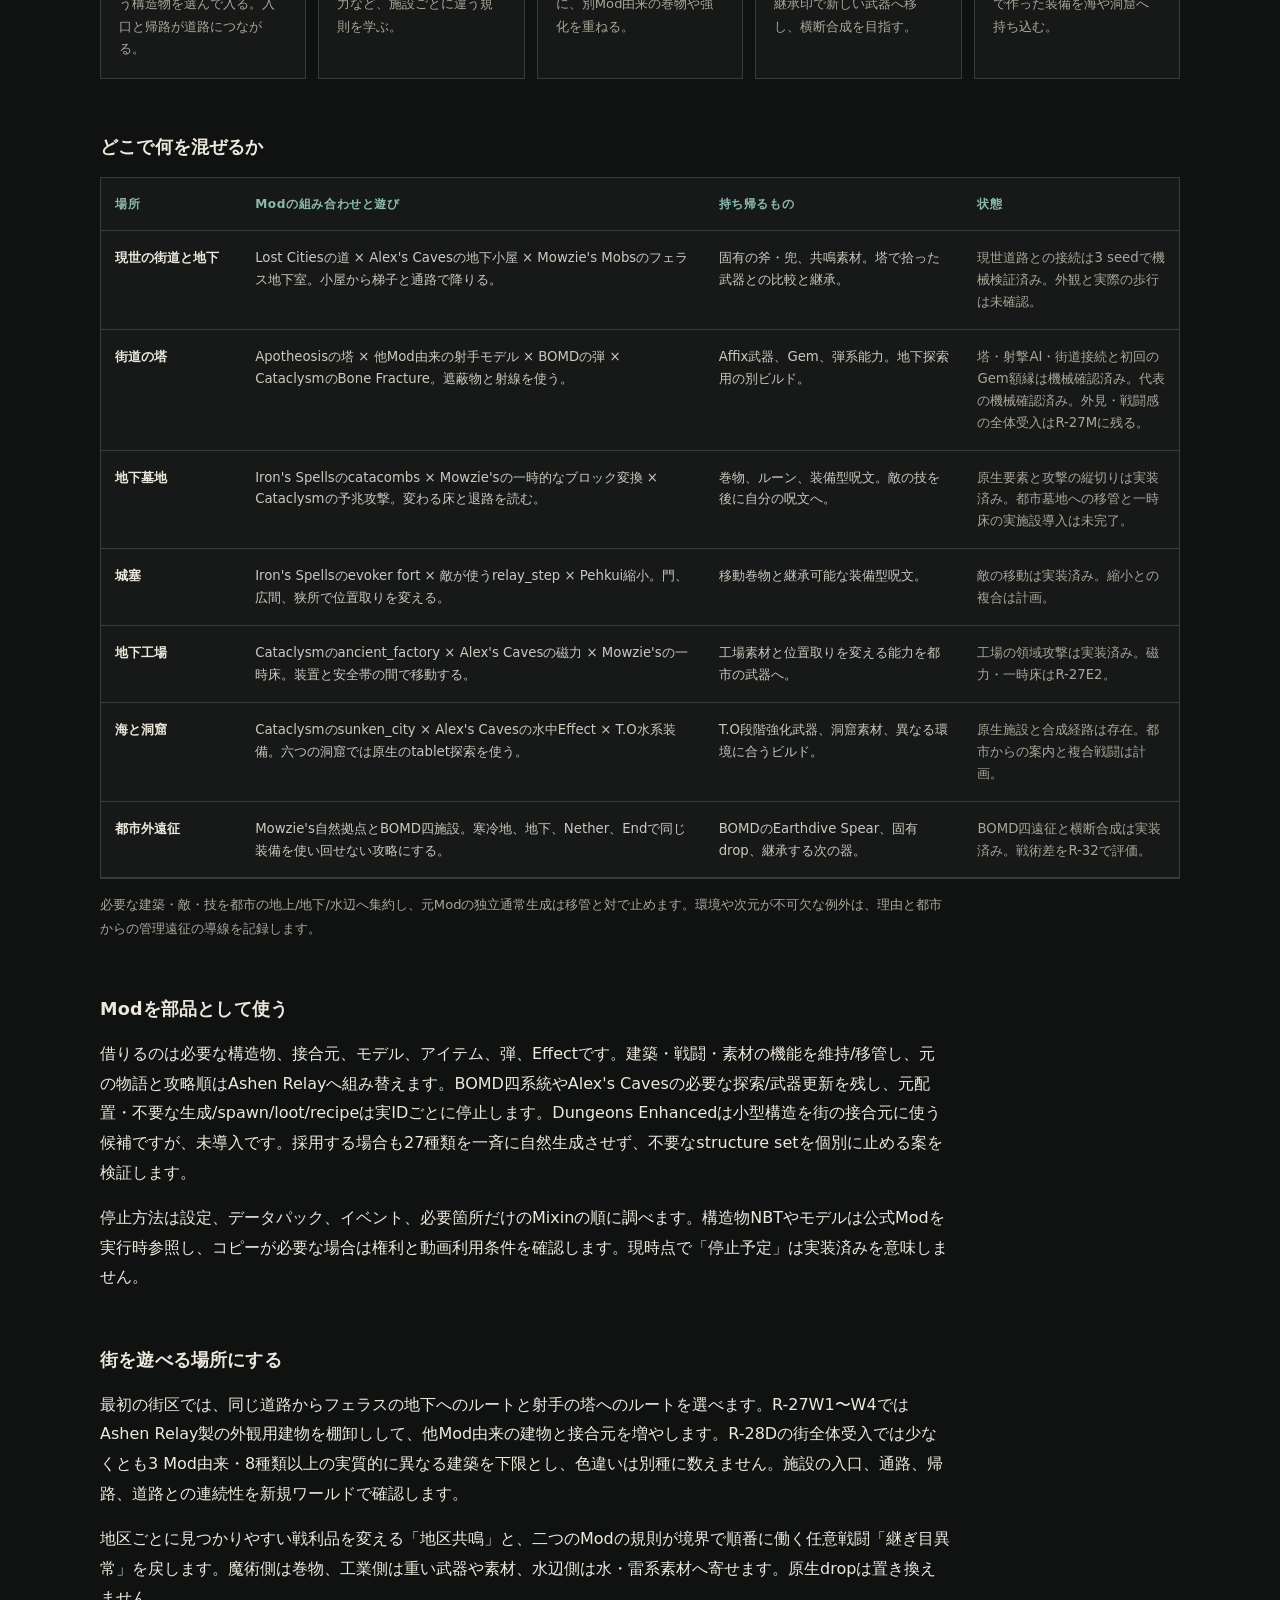
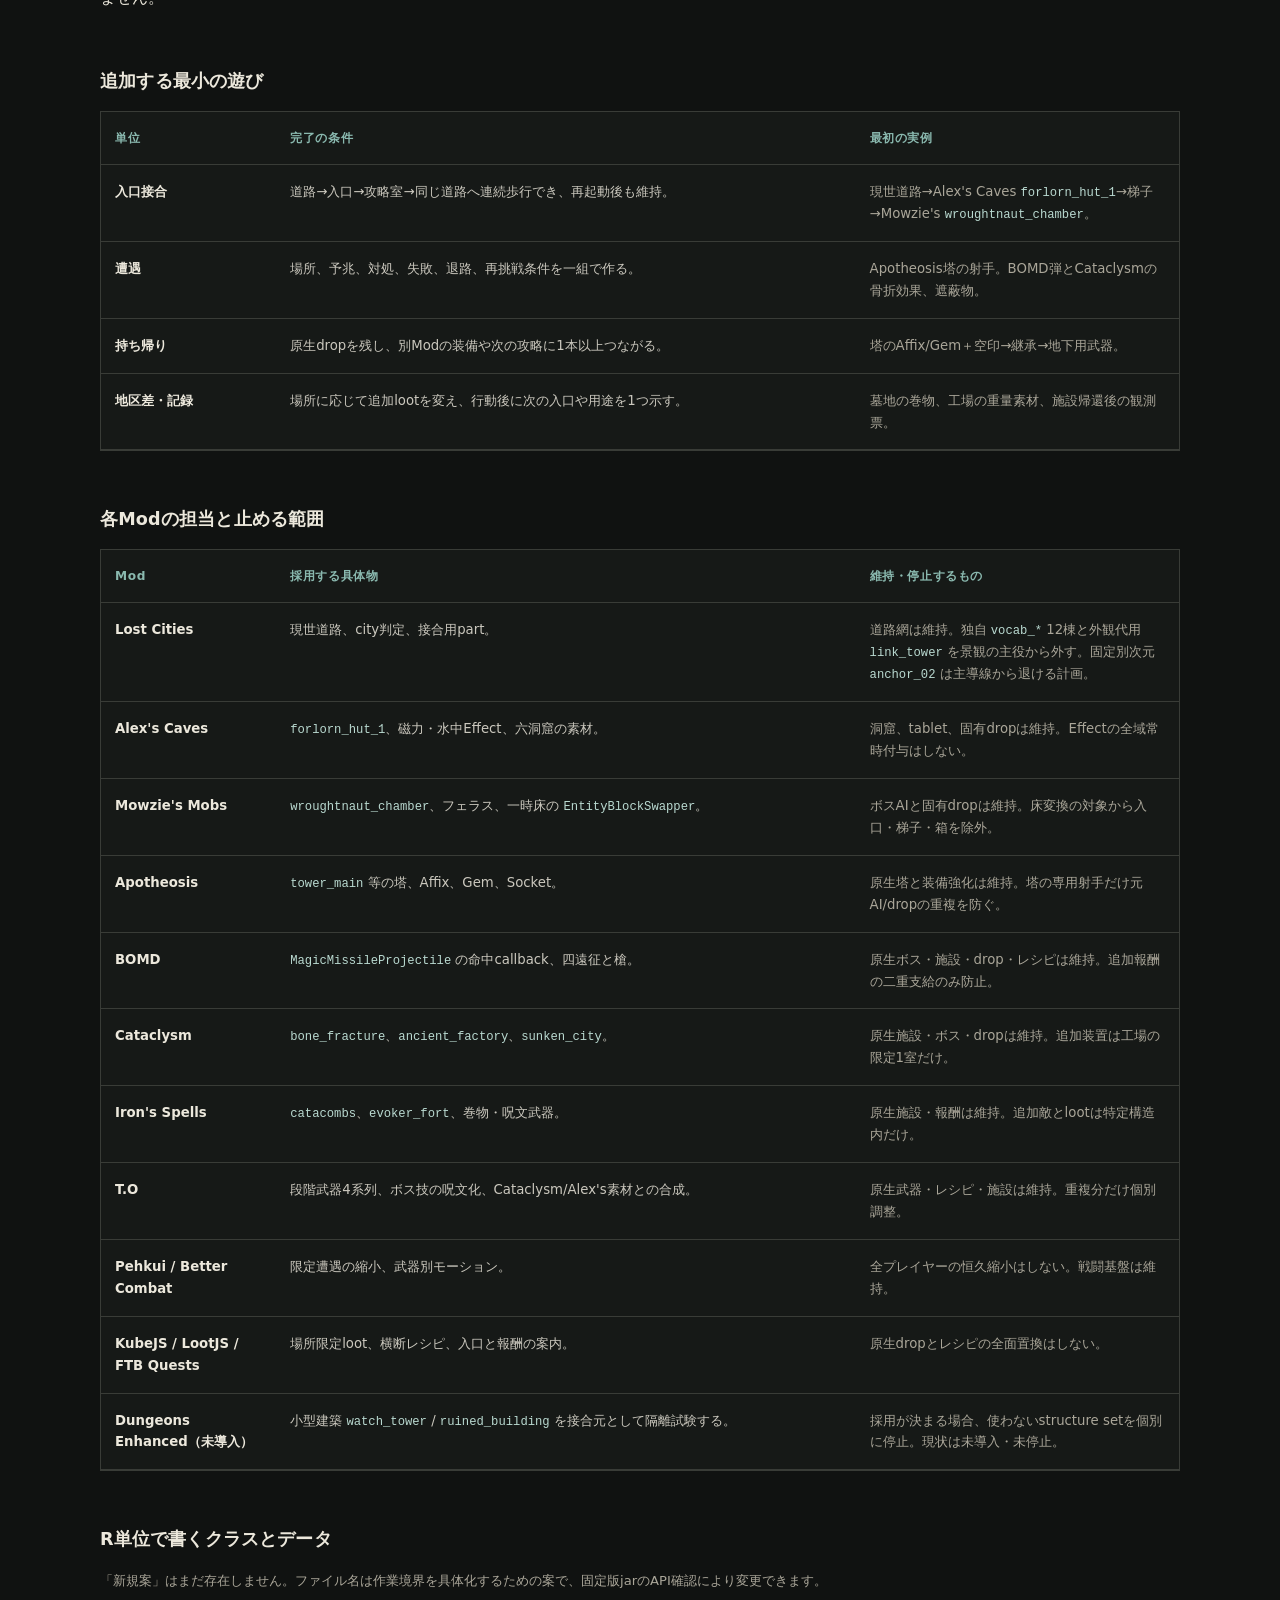
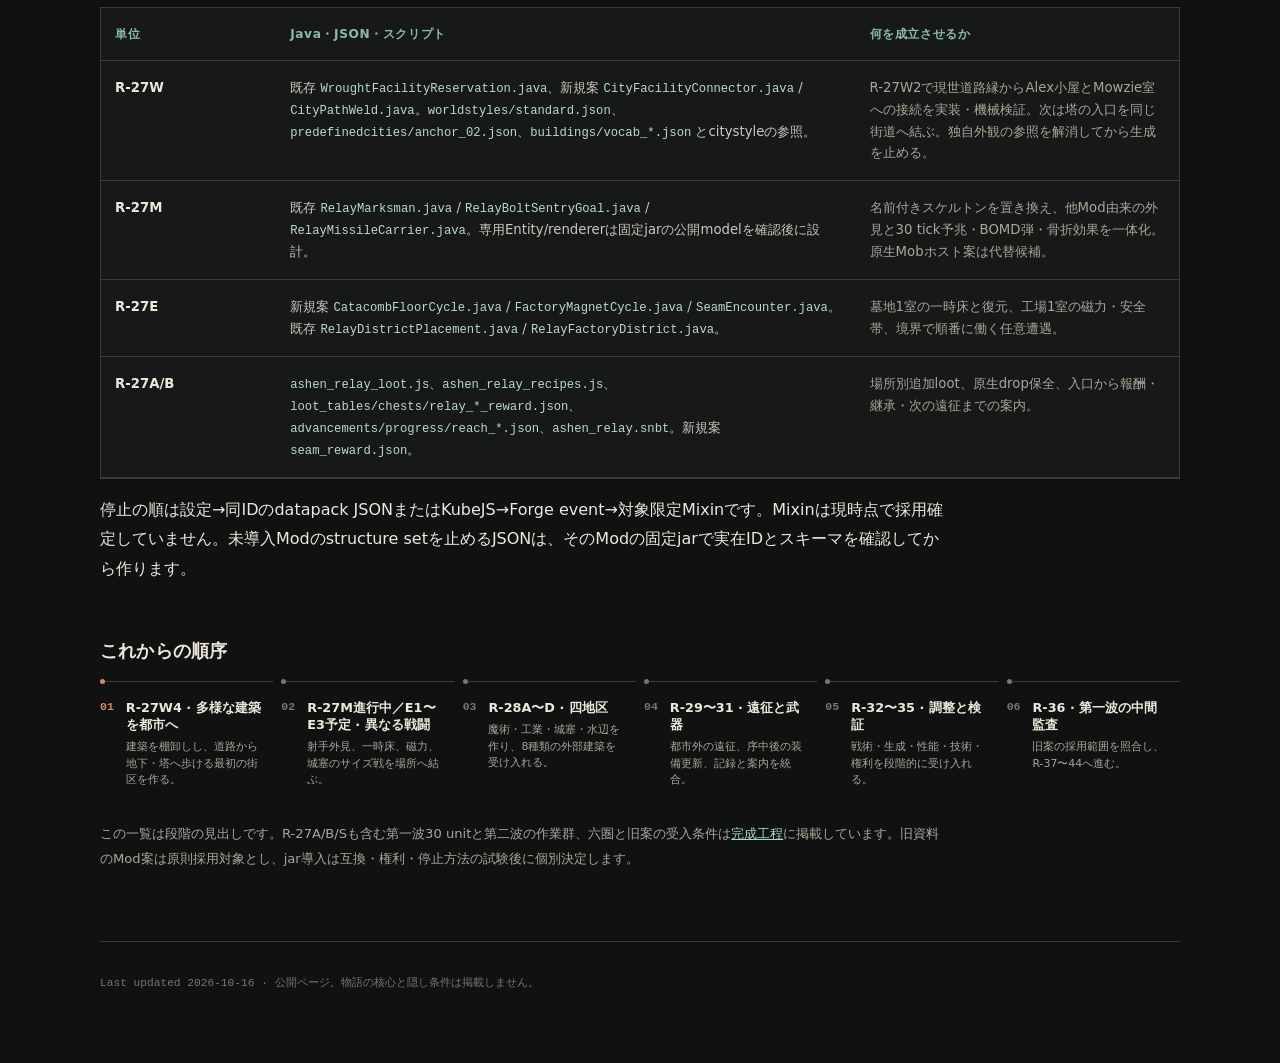
==== commit 59501c01: "Record bounded native material to weapon upgrade verification" ====
--- a/index.html
+++ b/index.html
@@ -34,7 +34,7 @@
 
     <section aria-labelledby="latest-title">
       <div class="section-heading"><h2 id="latest-title">現在地</h2><strong>2026-11-09</strong></div>
-      <p><strong>現在は、ボス素材から武器製作と強化までを結ぶ検証を進めています。</strong> 実ドロップ素材からインゴット・融合台・銃を製作し、武器融合まで確認しました。最後の強化は専用診断の不具合を修正し、新しい隔離環境での再検証待ちです。</p>
+      <p><strong>現在は、ボス素材から武器製作と強化までを結ぶ検証を進めています。</strong> 実ドロップ素材からインゴット・融合台・銃を製作し、武器融合と最初の強化品1本の生成まで確認しました。拾得20件の個別在庫差分、材料消費、後片付け、保存後の監査も試験条件内で合格しています。</p>
       <p>寒冷塔の都市版採用、遠征地図2種の実製作、複数武器系列の限定検証も進んでいます。<strong>R29C・R30Bとプロジェクト全体は未完了</strong>で、自然供給・通常戦闘・人の操作などの未確認事項を残しています。</p>
       <p>先の工程向けに、戦闘計測・Mod連携・工場の危険設備の外注課題3件を追加し、単体アーカイブを検査しました。登録は計19件で、返却成果は審査前に本番へ適用しません。</p>
       <p><a href="delivery.html">最新の進捗と検証範囲</a> · <a href="known-issues.html">不具合と未確認事項</a> · <a href="completion.html">完成までの工程</a></p>
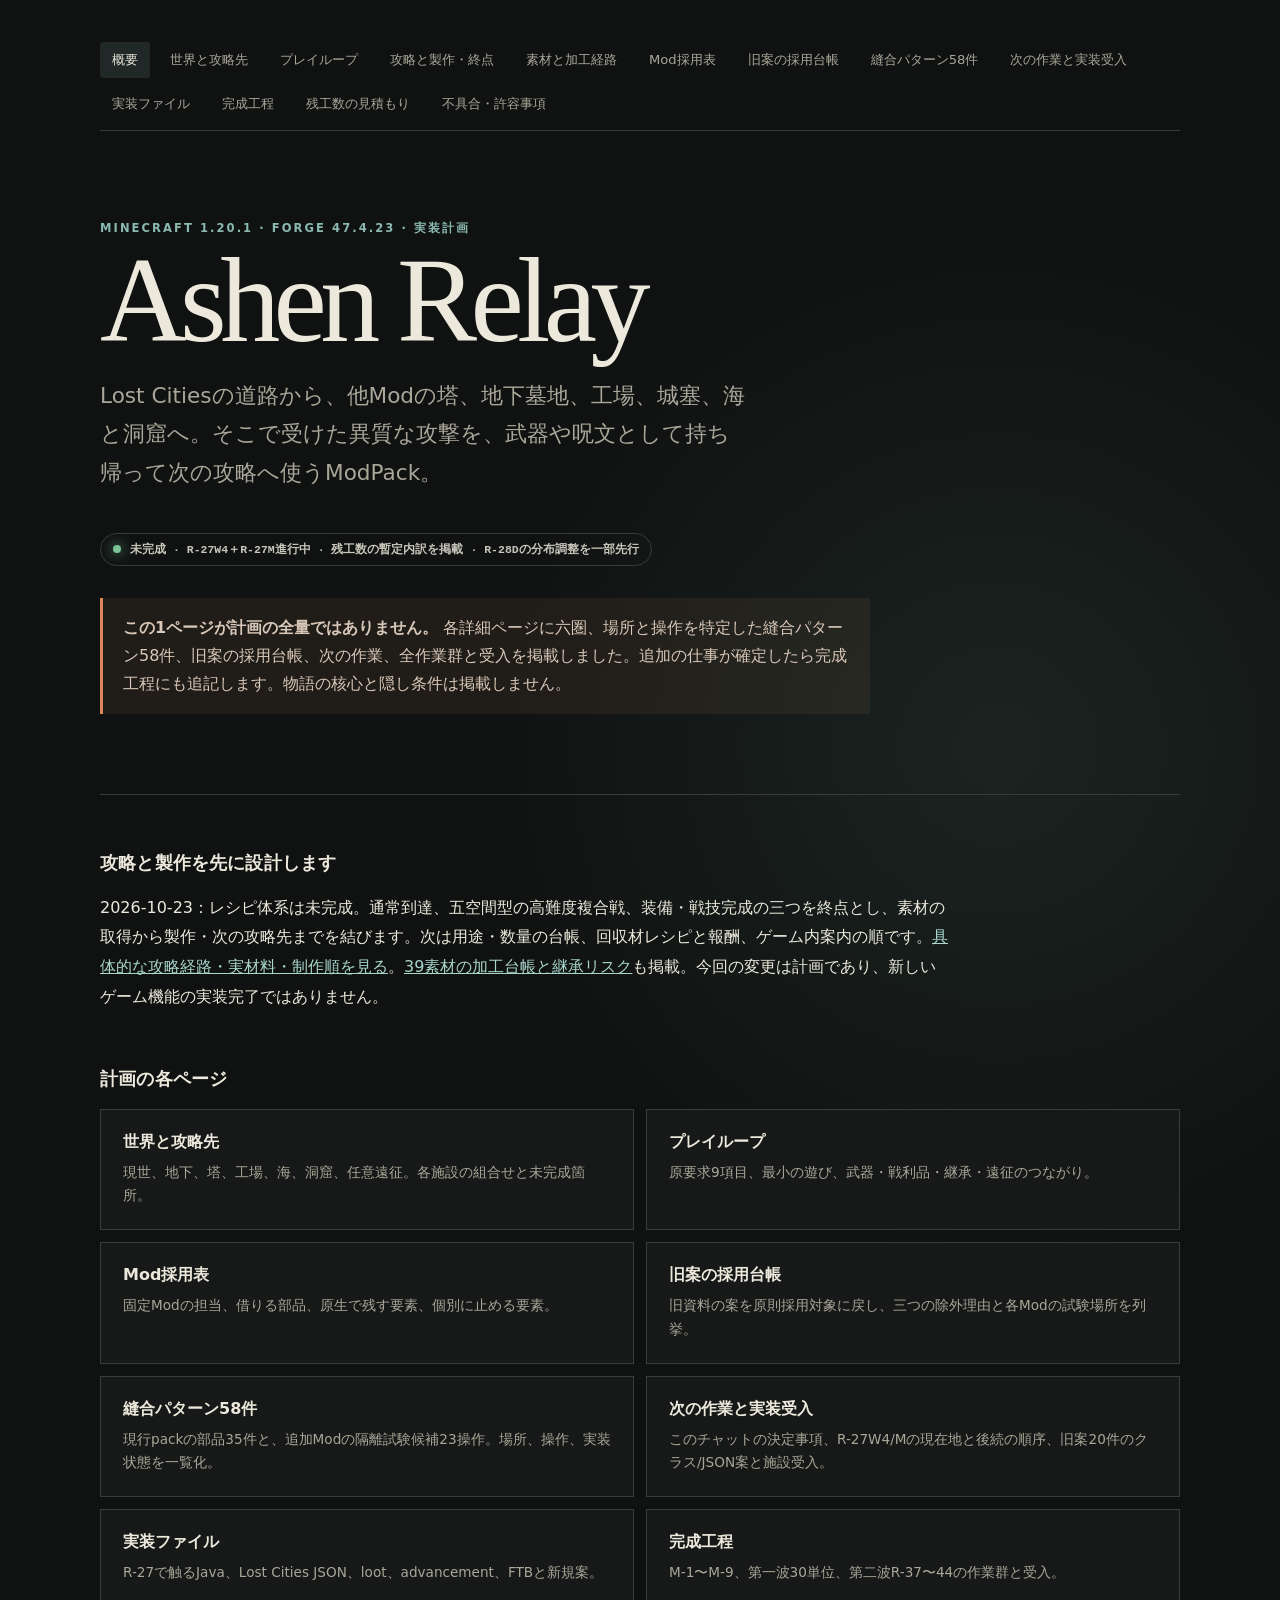
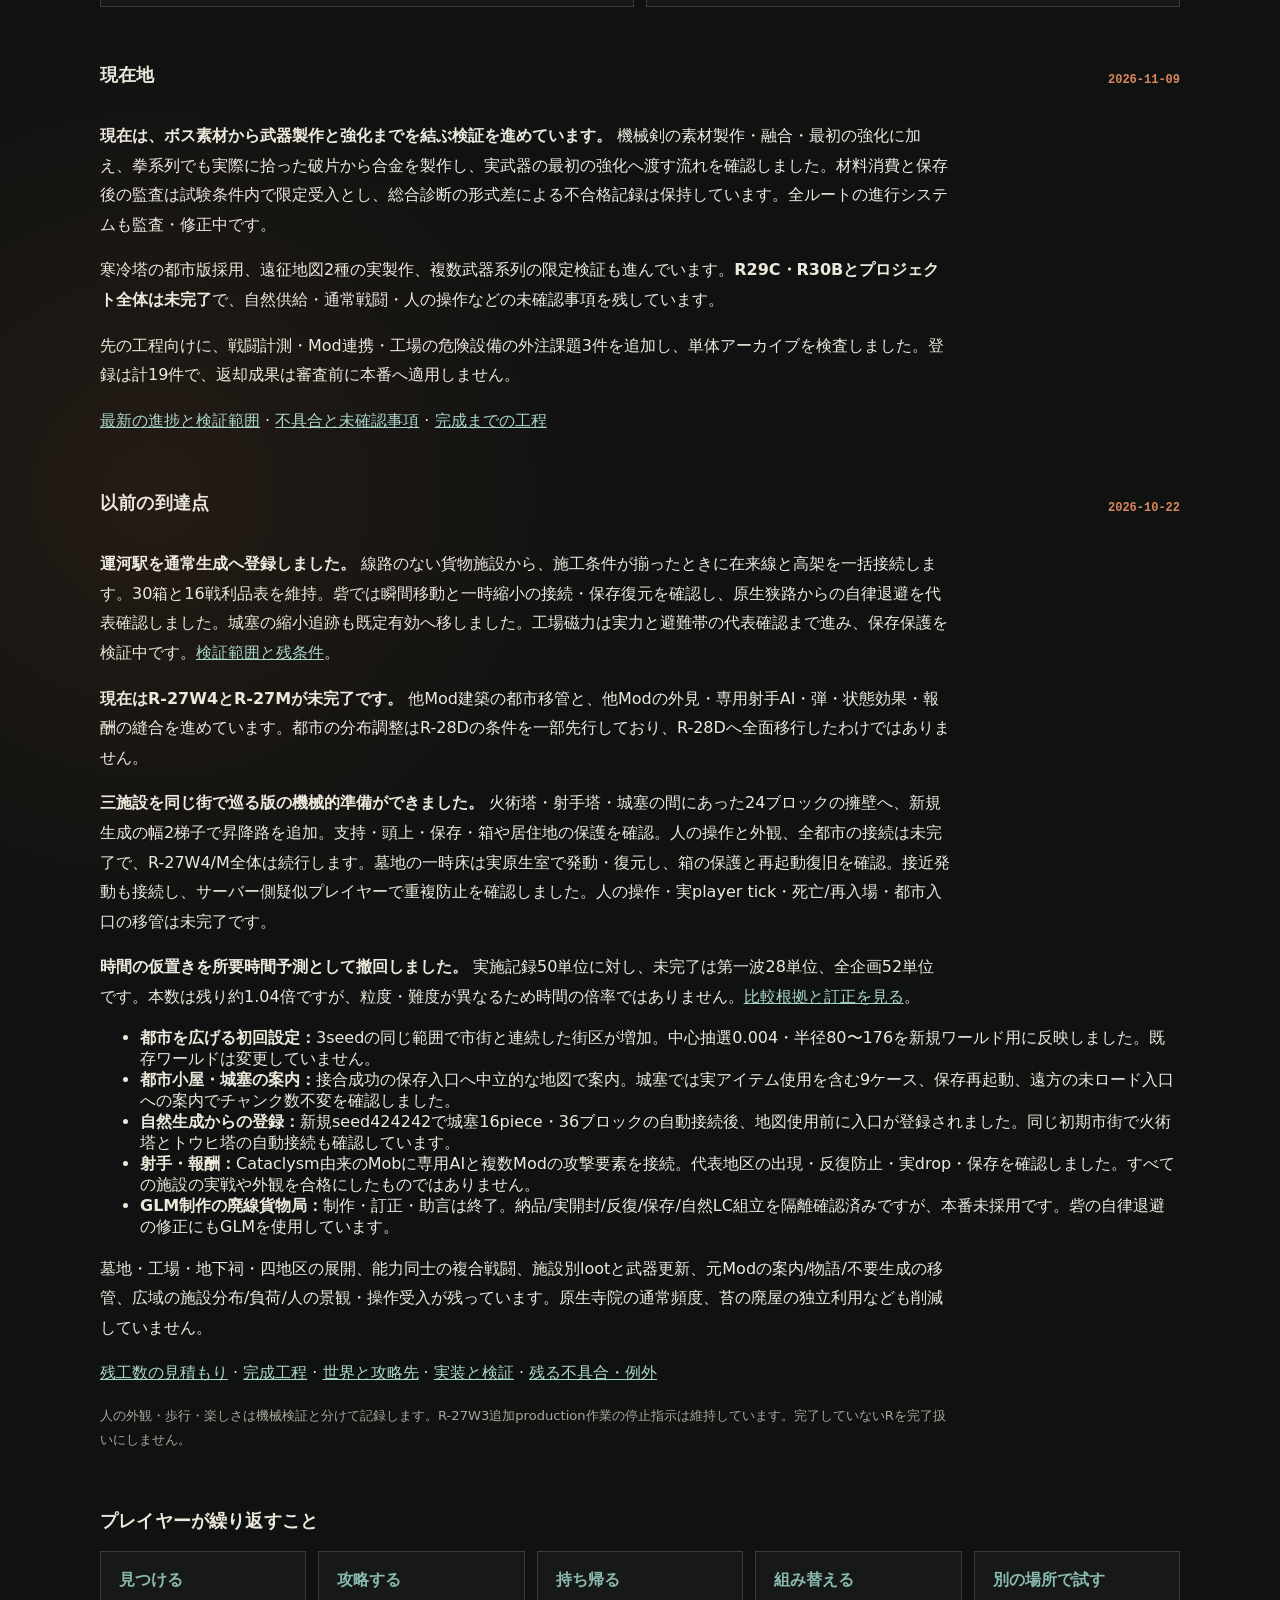
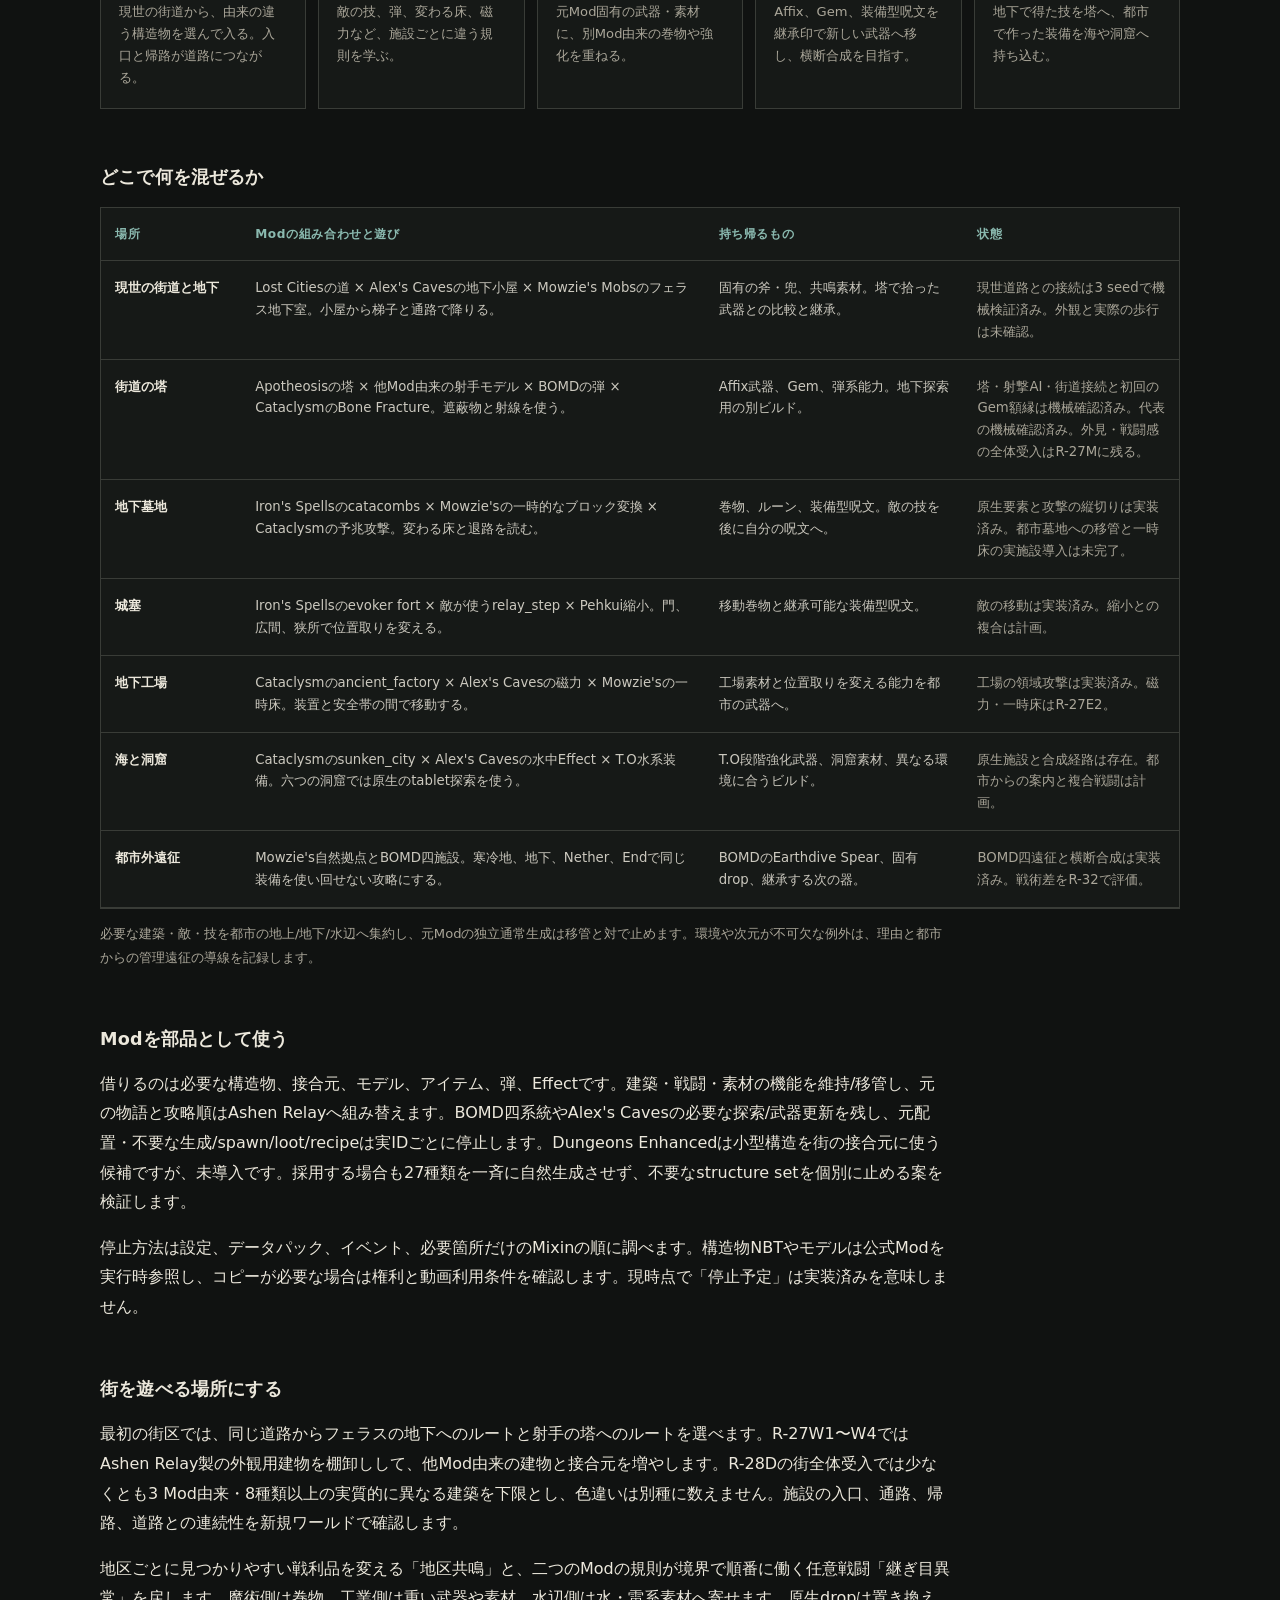
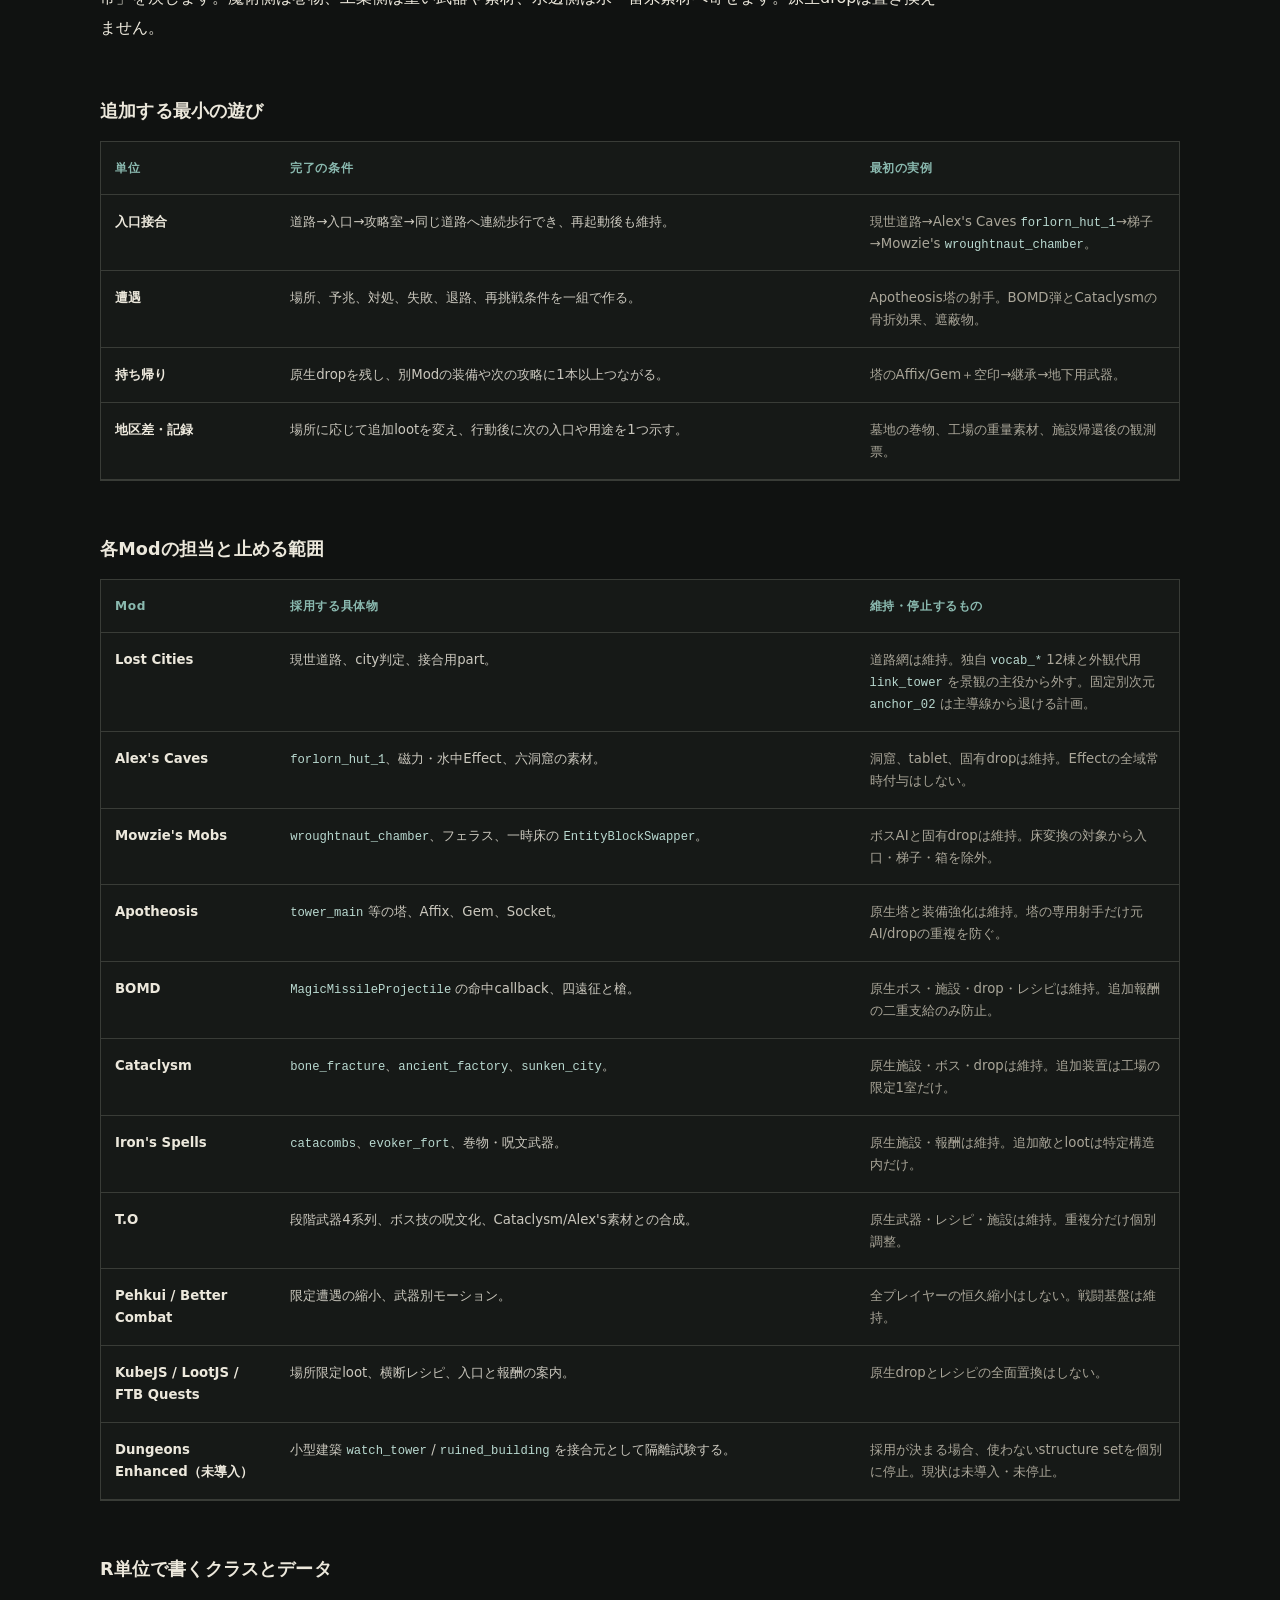
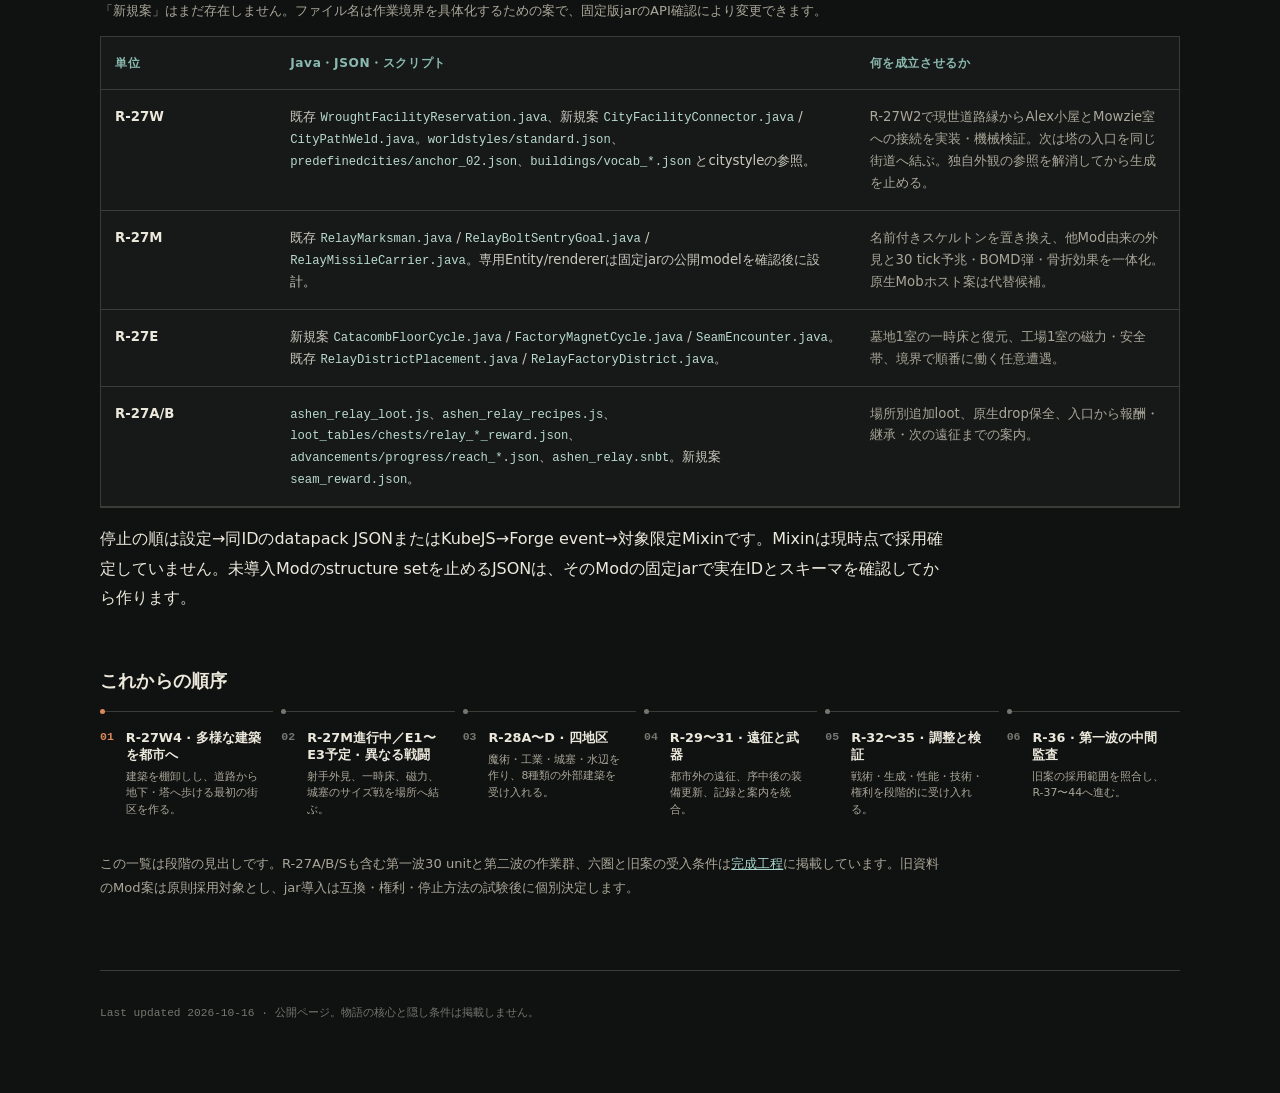
==== commit c18f570e: "Record bounded gauntlet material crafting and saved-world verification" ====
--- a/index.html
+++ b/index.html
@@ -34,7 +34,7 @@
 
     <section aria-labelledby="latest-title">
       <div class="section-heading"><h2 id="latest-title">現在地</h2><strong>2026-11-09</strong></div>
-      <p><strong>現在は、ボス素材から武器製作と強化までを結ぶ検証を進めています。</strong> 実ドロップ素材からインゴット・融合台・銃を製作し、武器融合と最初の強化品1本の生成まで確認しました。拾得20件の個別在庫差分、材料消費、後片付け、保存後の監査も試験条件内で合格しています。</p>
+      <p><strong>現在は、ボス素材から武器製作と強化までを結ぶ検証を進めています。</strong> 機械剣の素材製作・融合・最初の強化に加え、拳系列でも実際に拾った破片から合金を製作し、実武器の最初の強化へ渡す流れを確認しました。材料消費と保存後の監査は試験条件内で限定受入とし、総合診断の形式差による不合格記録は保持しています。全ルートの進行システムも監査・修正中です。</p>
       <p>寒冷塔の都市版採用、遠征地図2種の実製作、複数武器系列の限定検証も進んでいます。<strong>R29C・R30Bとプロジェクト全体は未完了</strong>で、自然供給・通常戦闘・人の操作などの未確認事項を残しています。</p>
       <p>先の工程向けに、戦闘計測・Mod連携・工場の危険設備の外注課題3件を追加し、単体アーカイブを検査しました。登録は計19件で、返却成果は審査前に本番へ適用しません。</p>
       <p><a href="delivery.html">最新の進捗と検証範囲</a> · <a href="known-issues.html">不具合と未確認事項</a> · <a href="completion.html">完成までの工程</a></p>
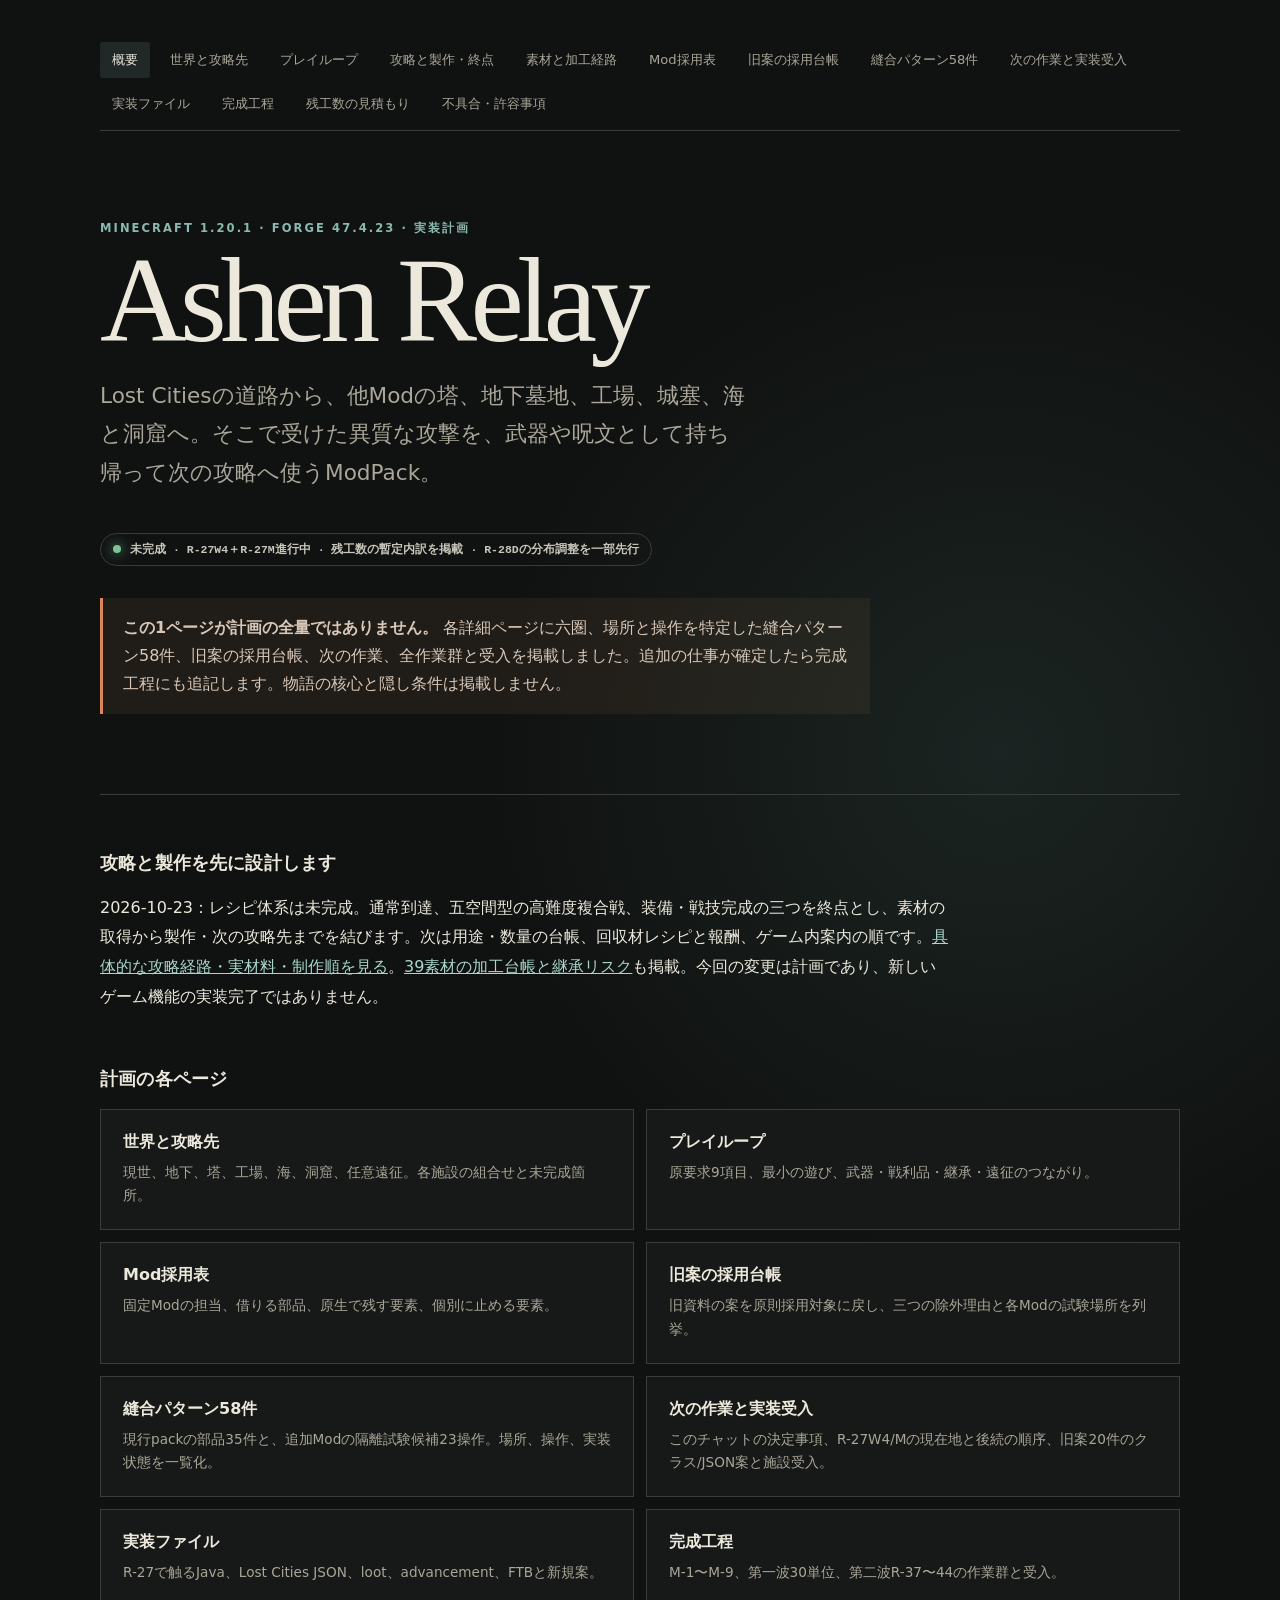
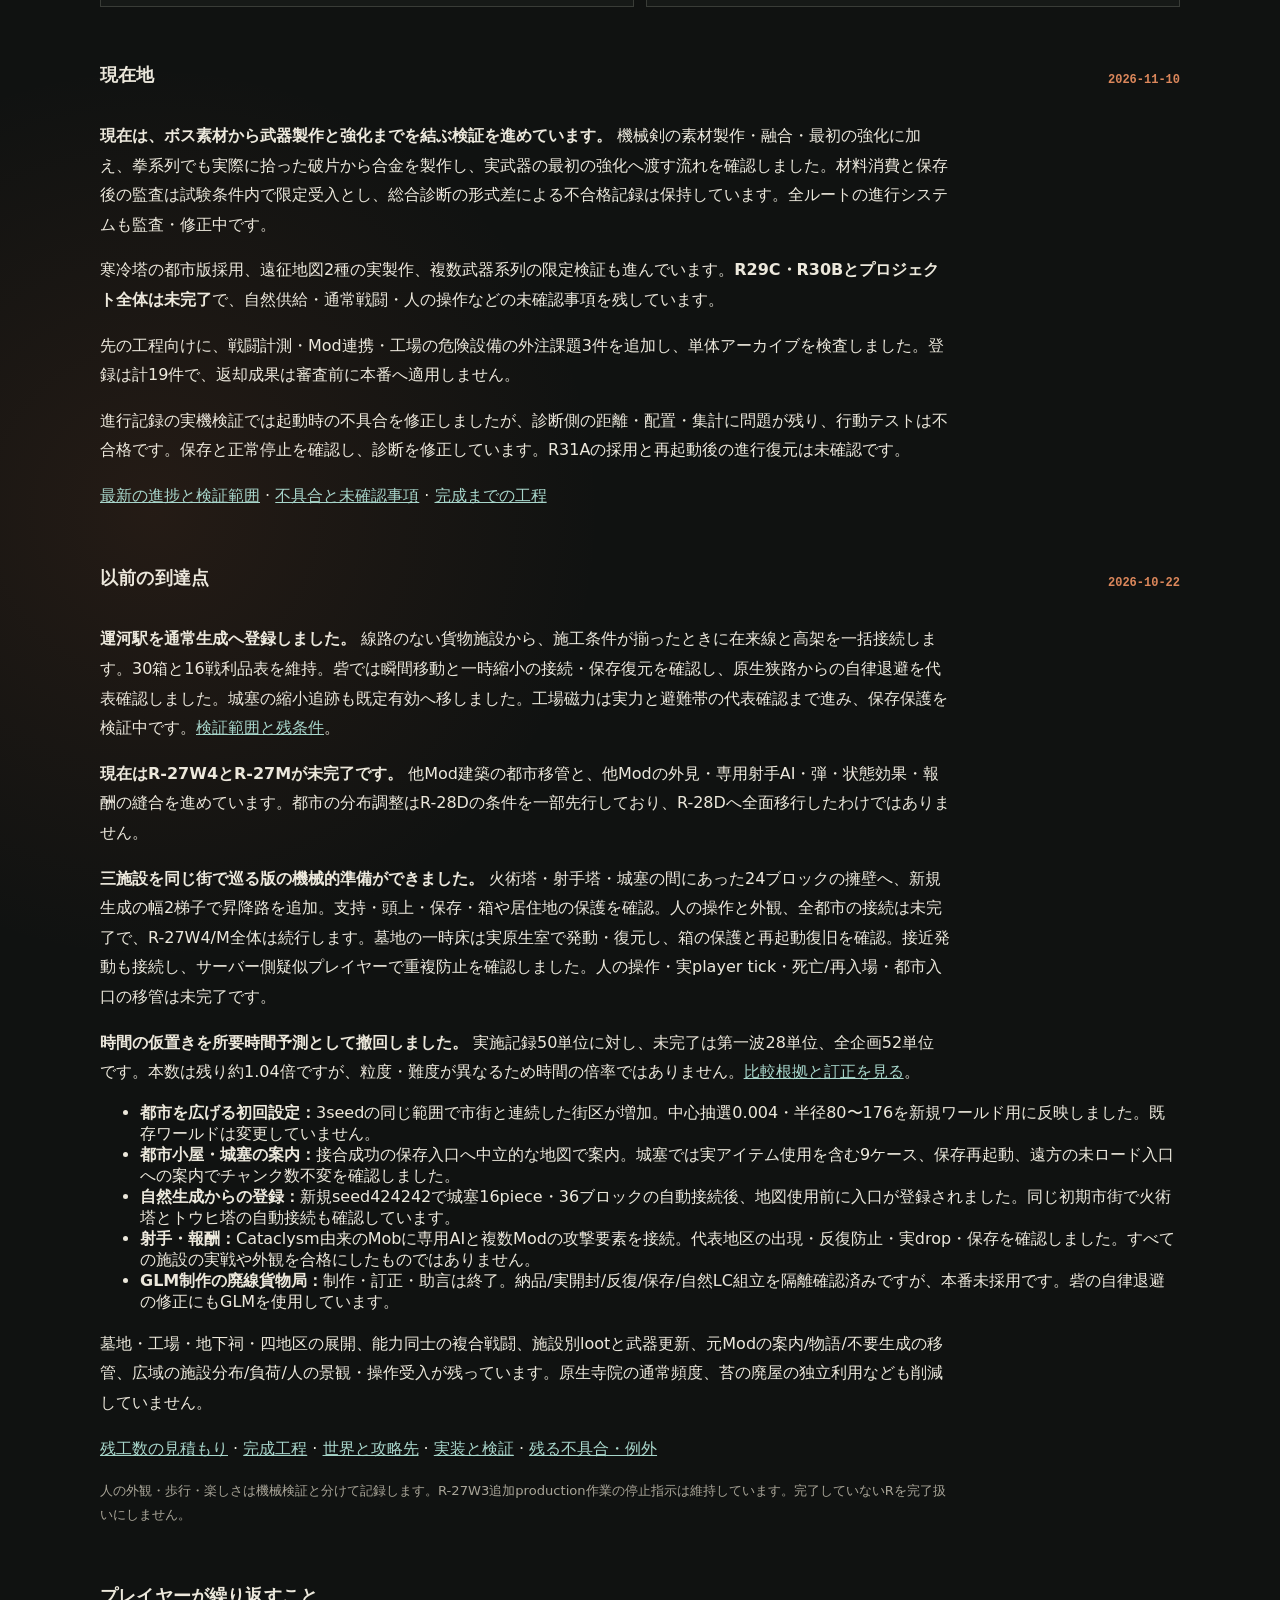
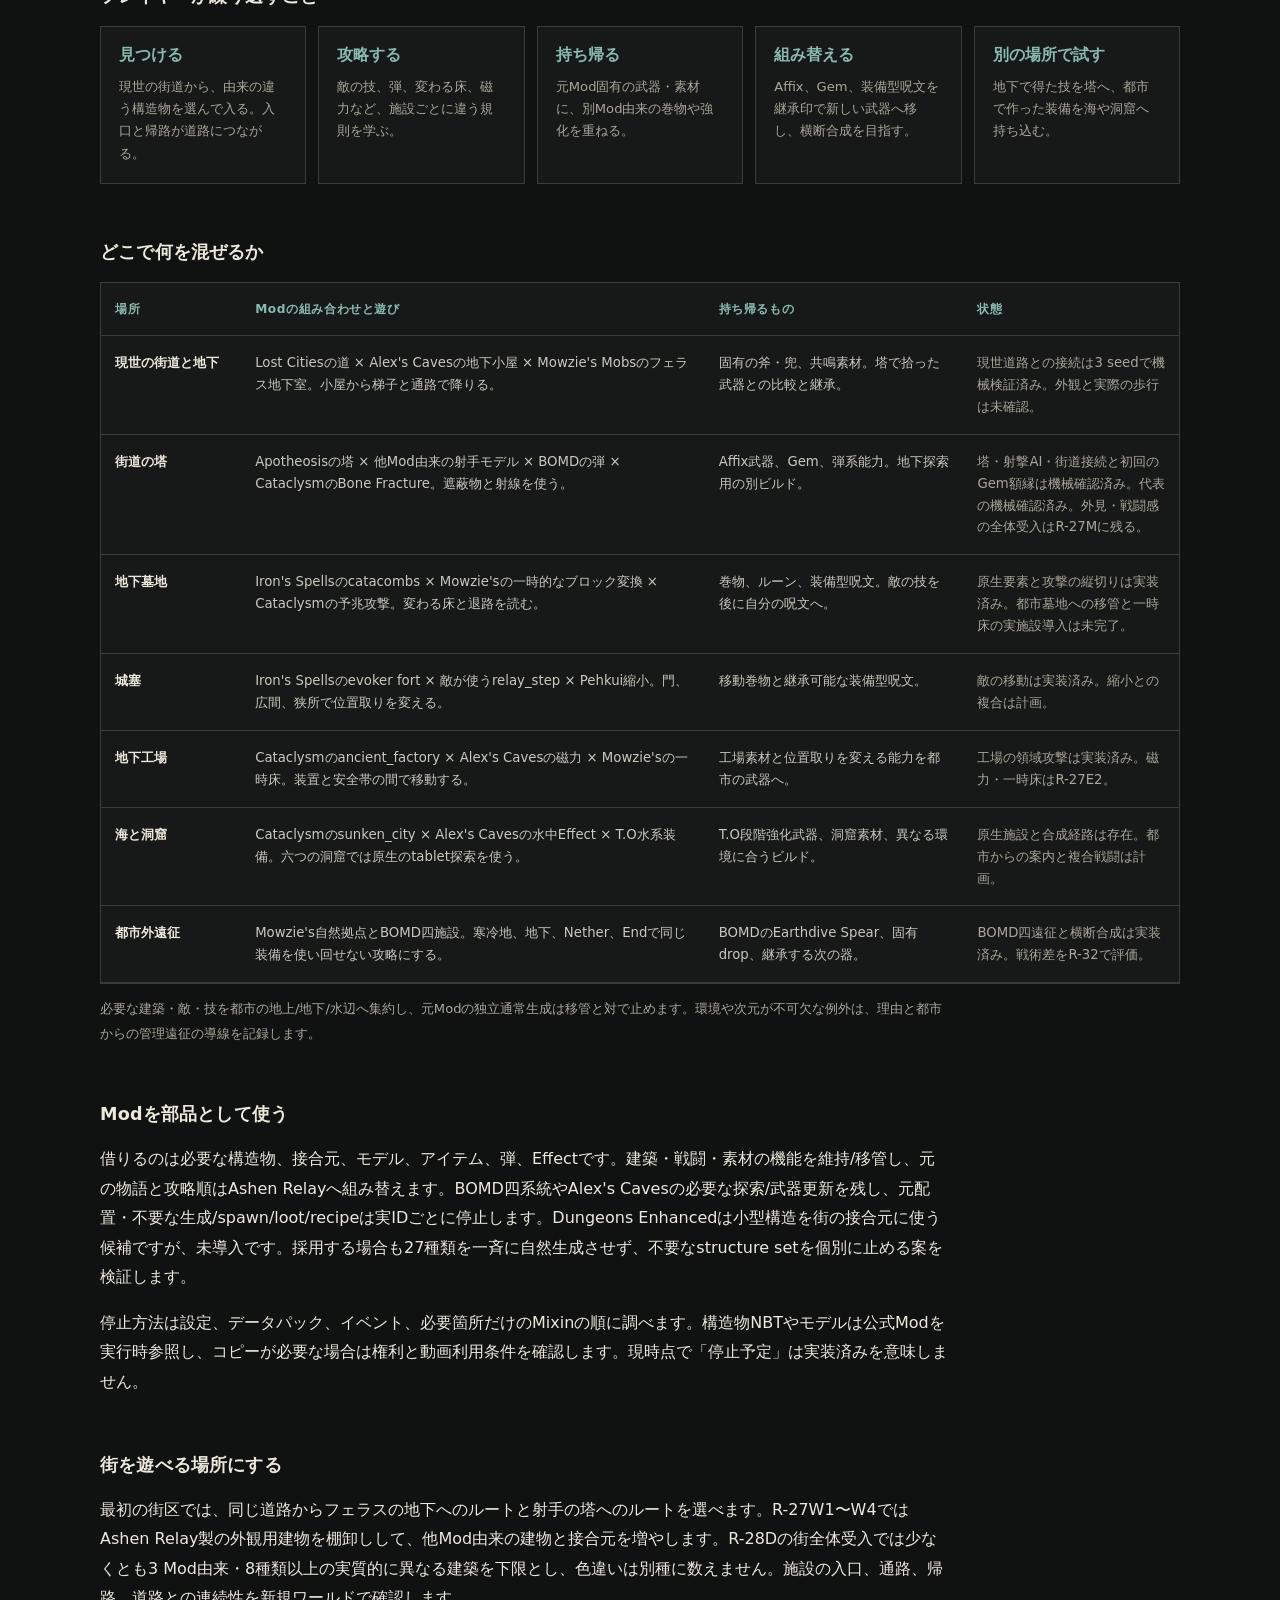
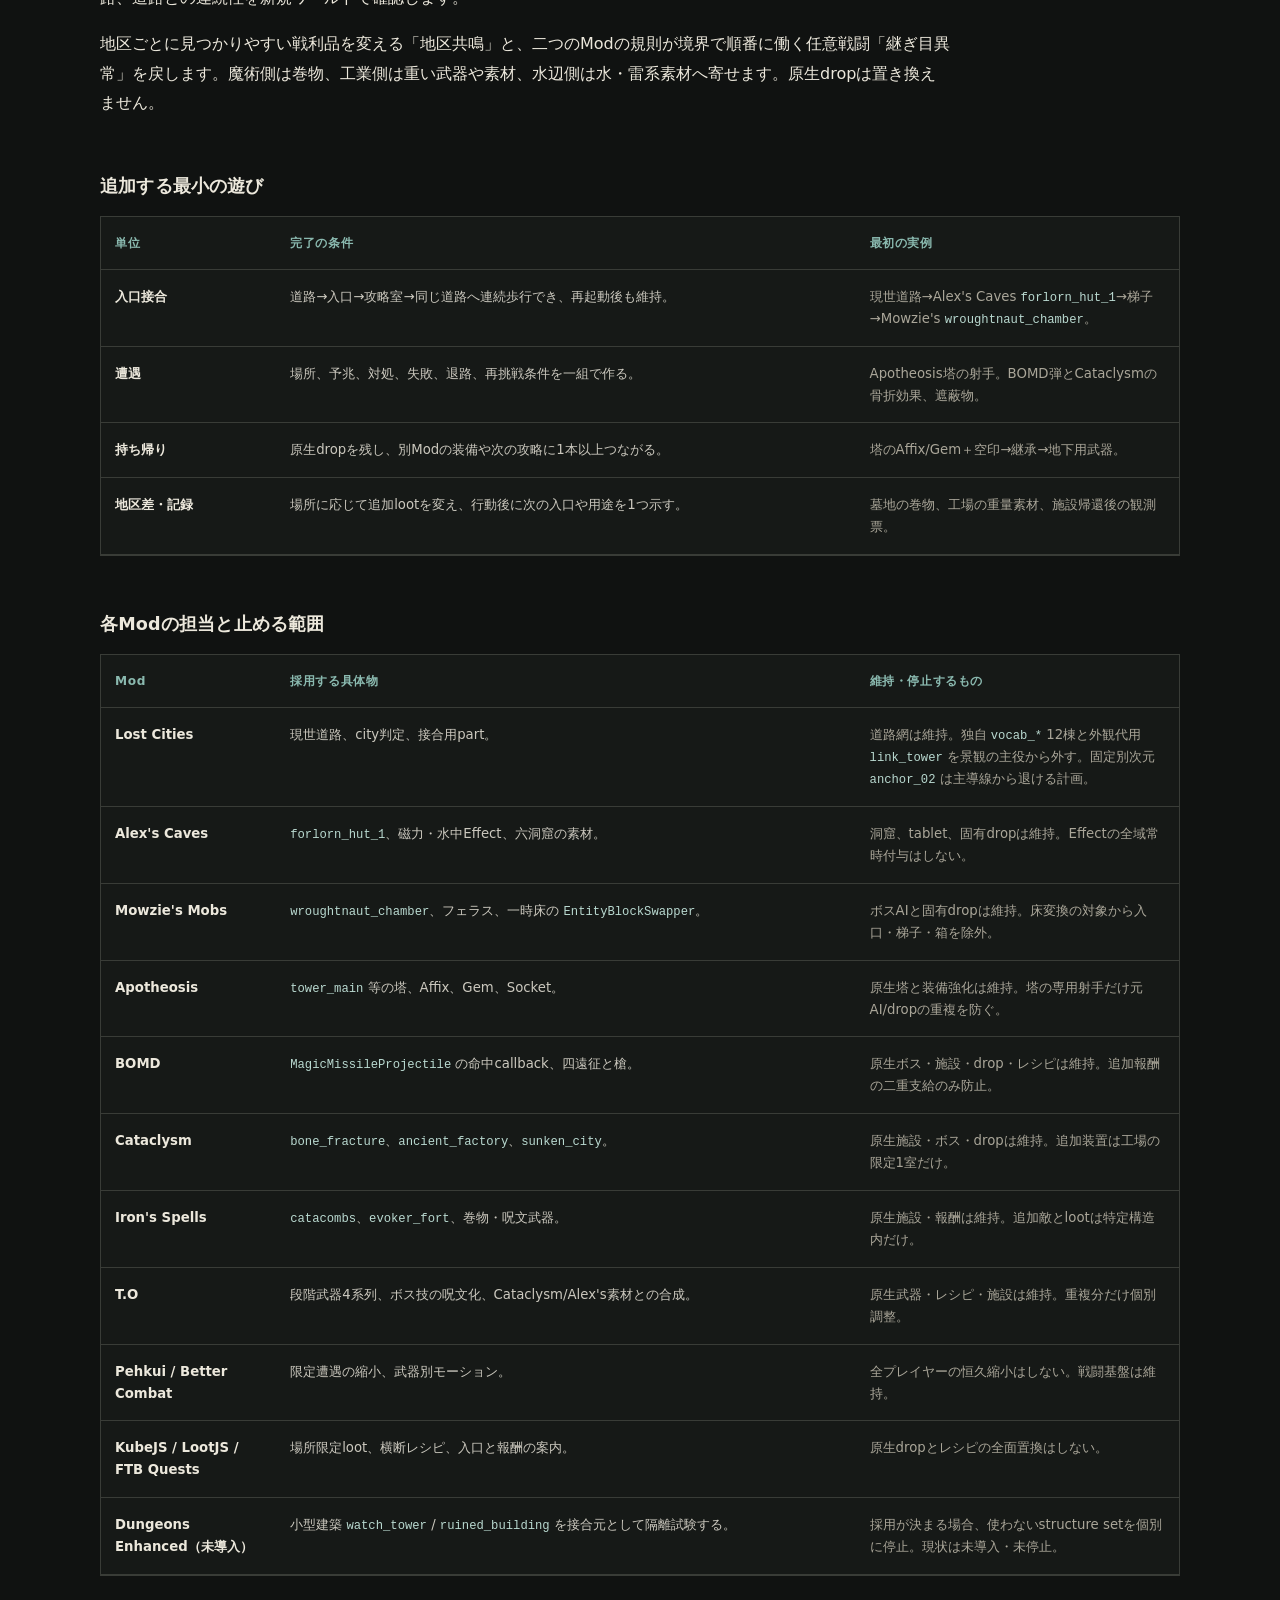
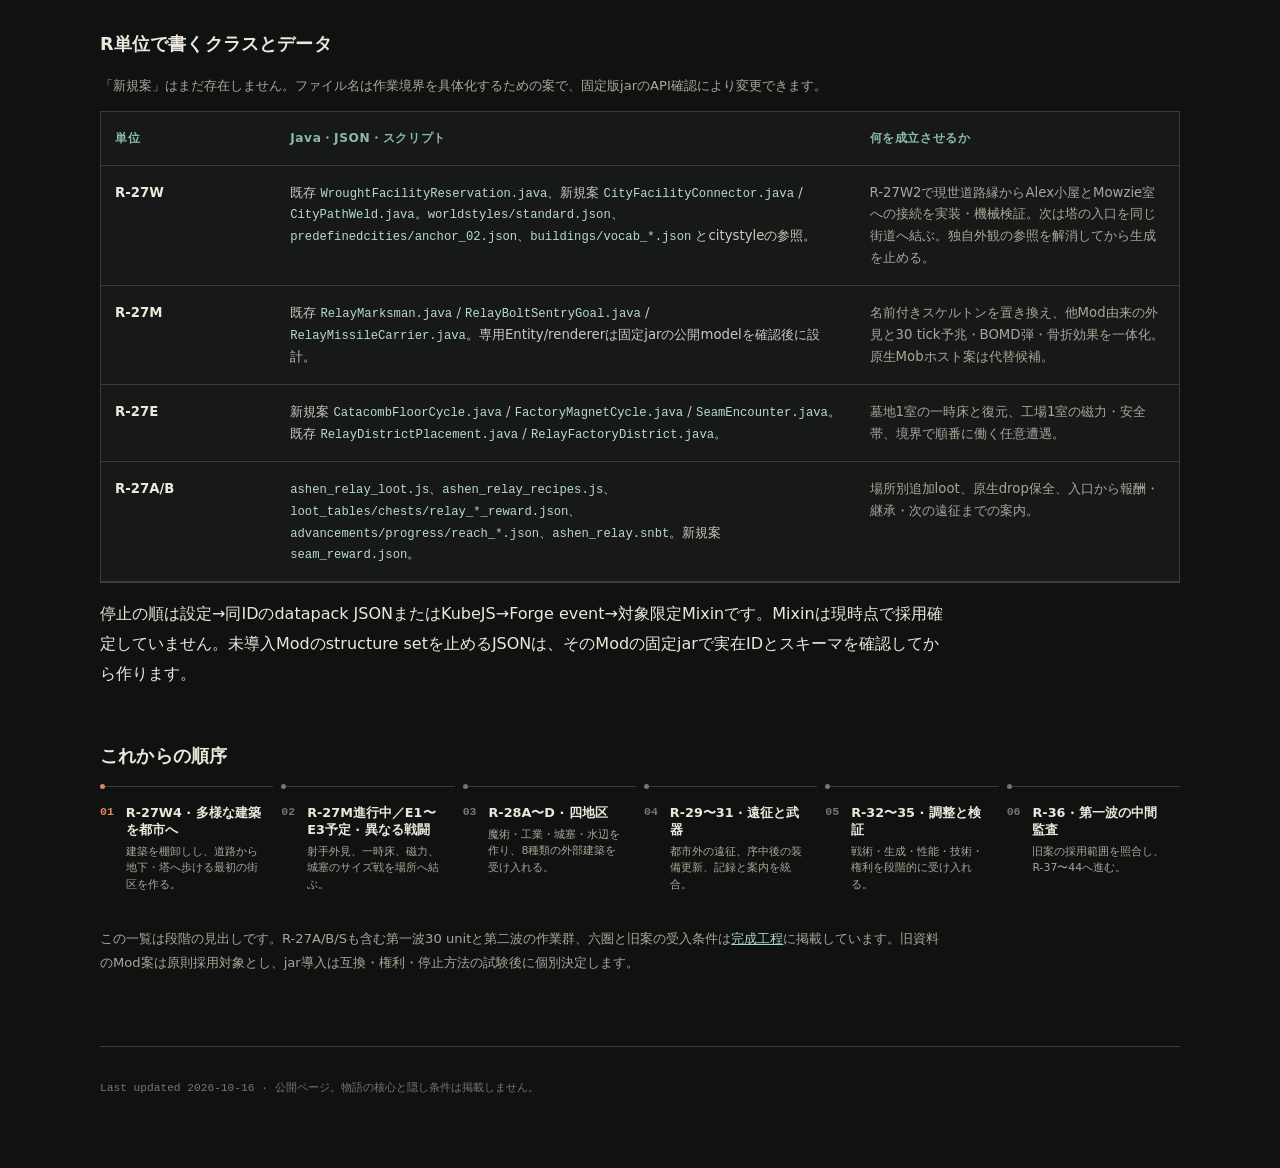
==== commit e0973dcc: "Record progression startup repair and remaining diagnostic failures" ====
--- a/index.html
+++ b/index.html
@@ -33,10 +33,11 @@
     </div></section>
 
     <section aria-labelledby="latest-title">
-      <div class="section-heading"><h2 id="latest-title">現在地</h2><strong>2026-11-09</strong></div>
+      <div class="section-heading"><h2 id="latest-title">現在地</h2><strong>2026-11-10</strong></div>
       <p><strong>現在は、ボス素材から武器製作と強化までを結ぶ検証を進めています。</strong> 機械剣の素材製作・融合・最初の強化に加え、拳系列でも実際に拾った破片から合金を製作し、実武器の最初の強化へ渡す流れを確認しました。材料消費と保存後の監査は試験条件内で限定受入とし、総合診断の形式差による不合格記録は保持しています。全ルートの進行システムも監査・修正中です。</p>
       <p>寒冷塔の都市版採用、遠征地図2種の実製作、複数武器系列の限定検証も進んでいます。<strong>R29C・R30Bとプロジェクト全体は未完了</strong>で、自然供給・通常戦闘・人の操作などの未確認事項を残しています。</p>
       <p>先の工程向けに、戦闘計測・Mod連携・工場の危険設備の外注課題3件を追加し、単体アーカイブを検査しました。登録は計19件で、返却成果は審査前に本番へ適用しません。</p>
+      <p>進行記録の実機検証では起動時の不具合を修正しましたが、診断側の距離・配置・集計に問題が残り、行動テストは不合格です。保存と正常停止を確認し、診断を修正しています。R31Aの採用と再起動後の進行復元は未確認です。</p>
       <p><a href="delivery.html">最新の進捗と検証範囲</a> · <a href="known-issues.html">不具合と未確認事項</a> · <a href="completion.html">完成までの工程</a></p>
     </section>
 
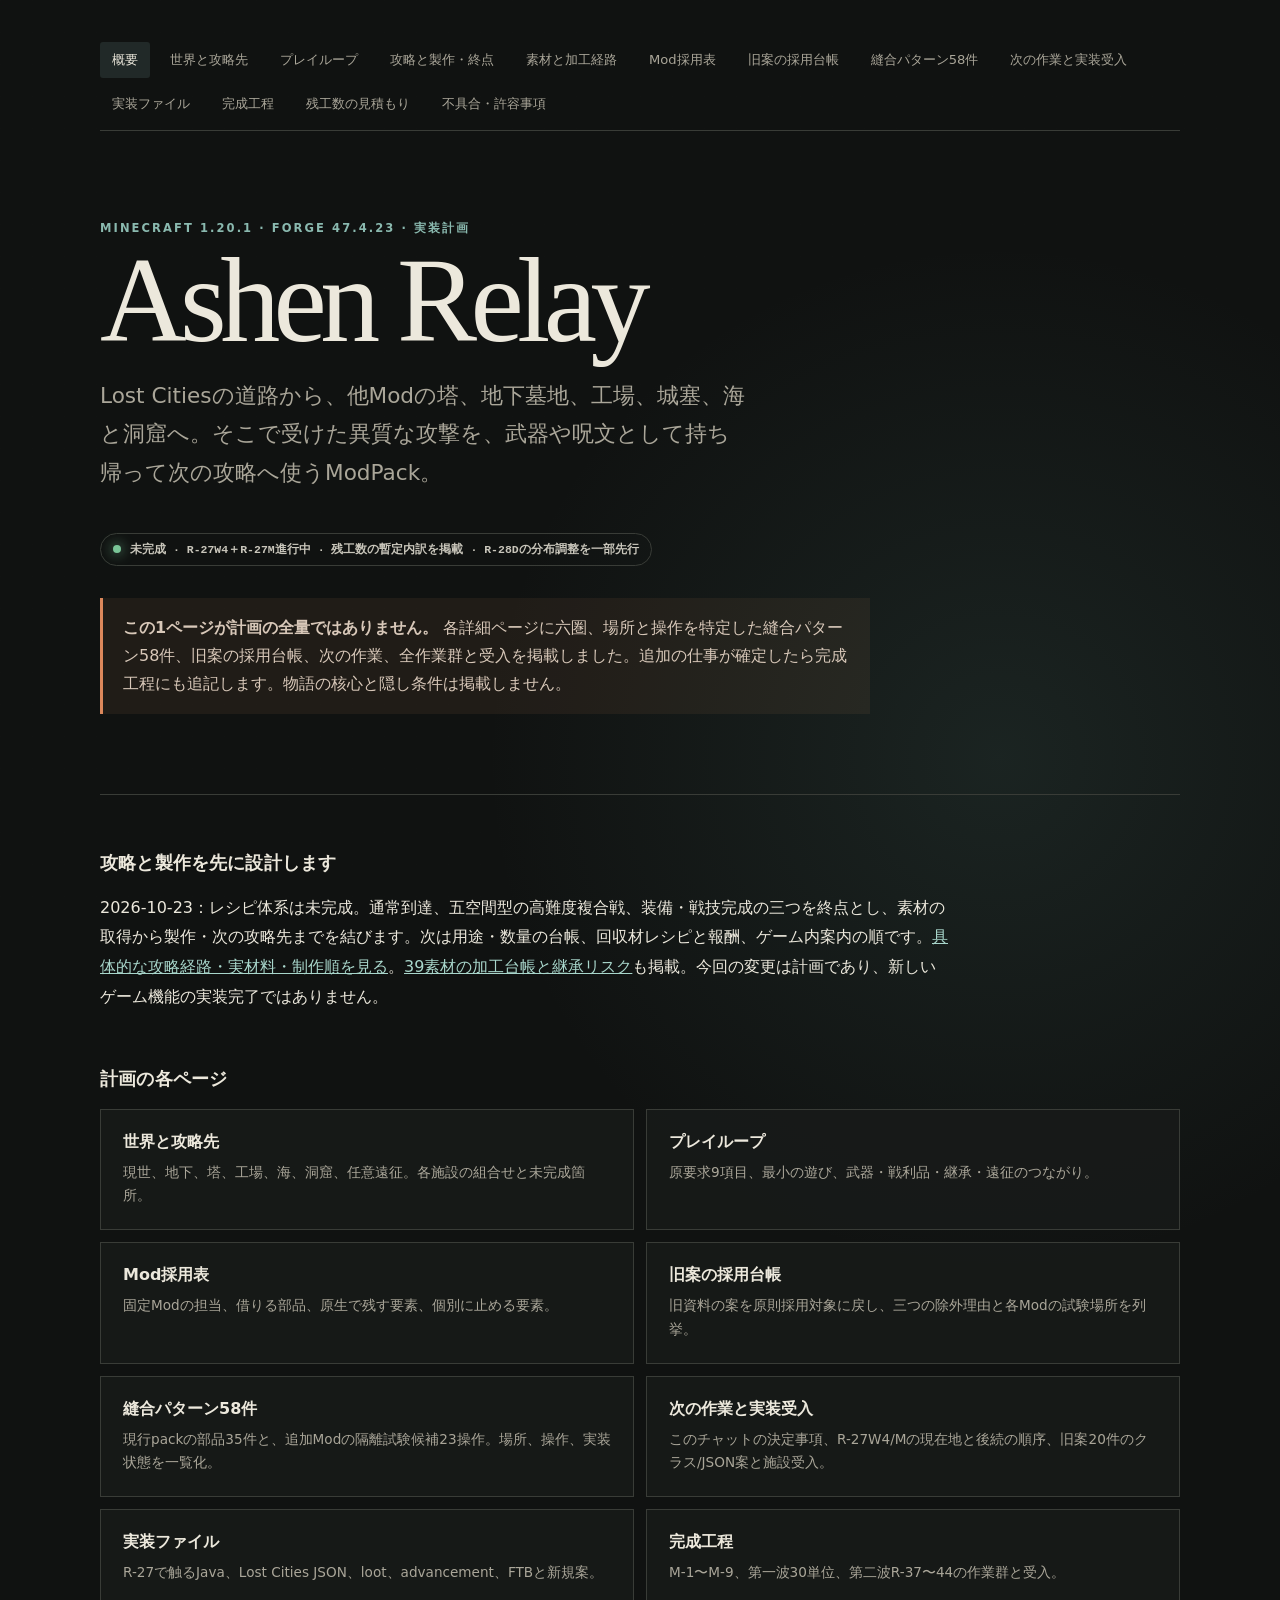
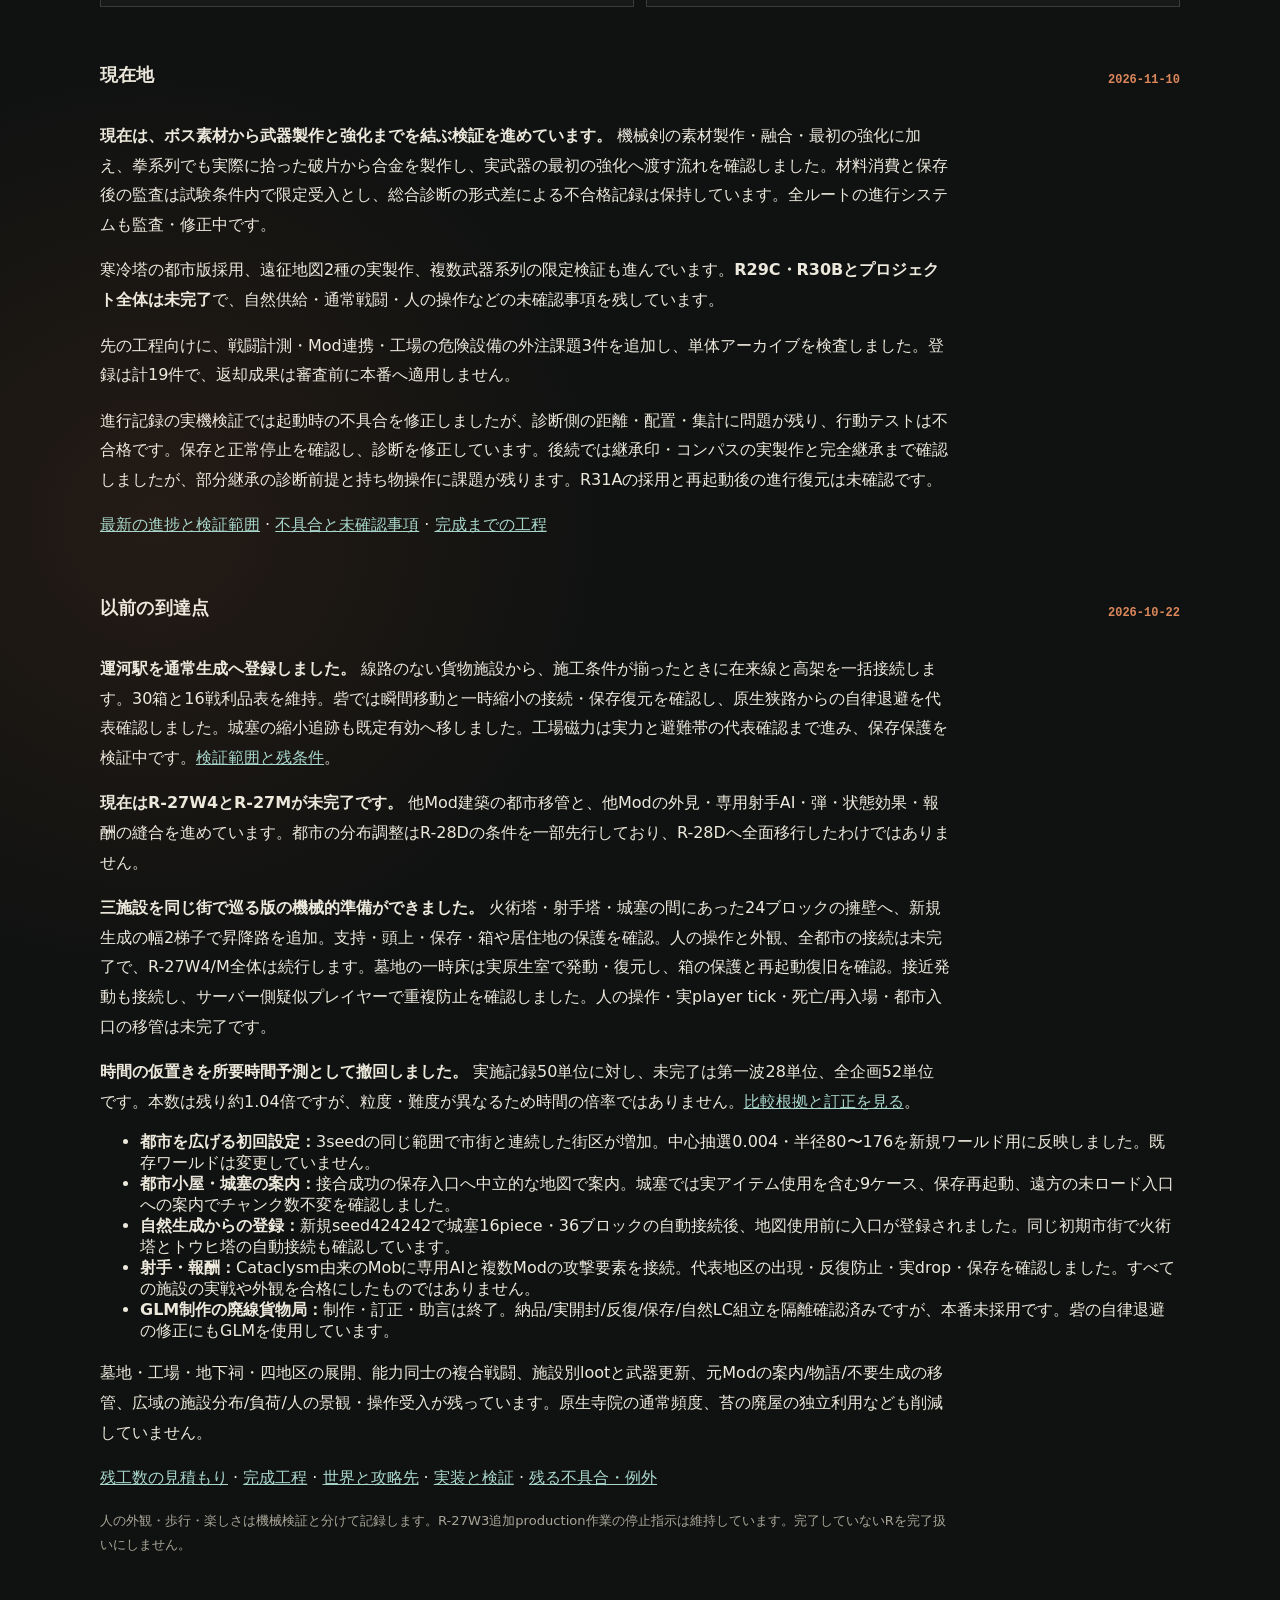
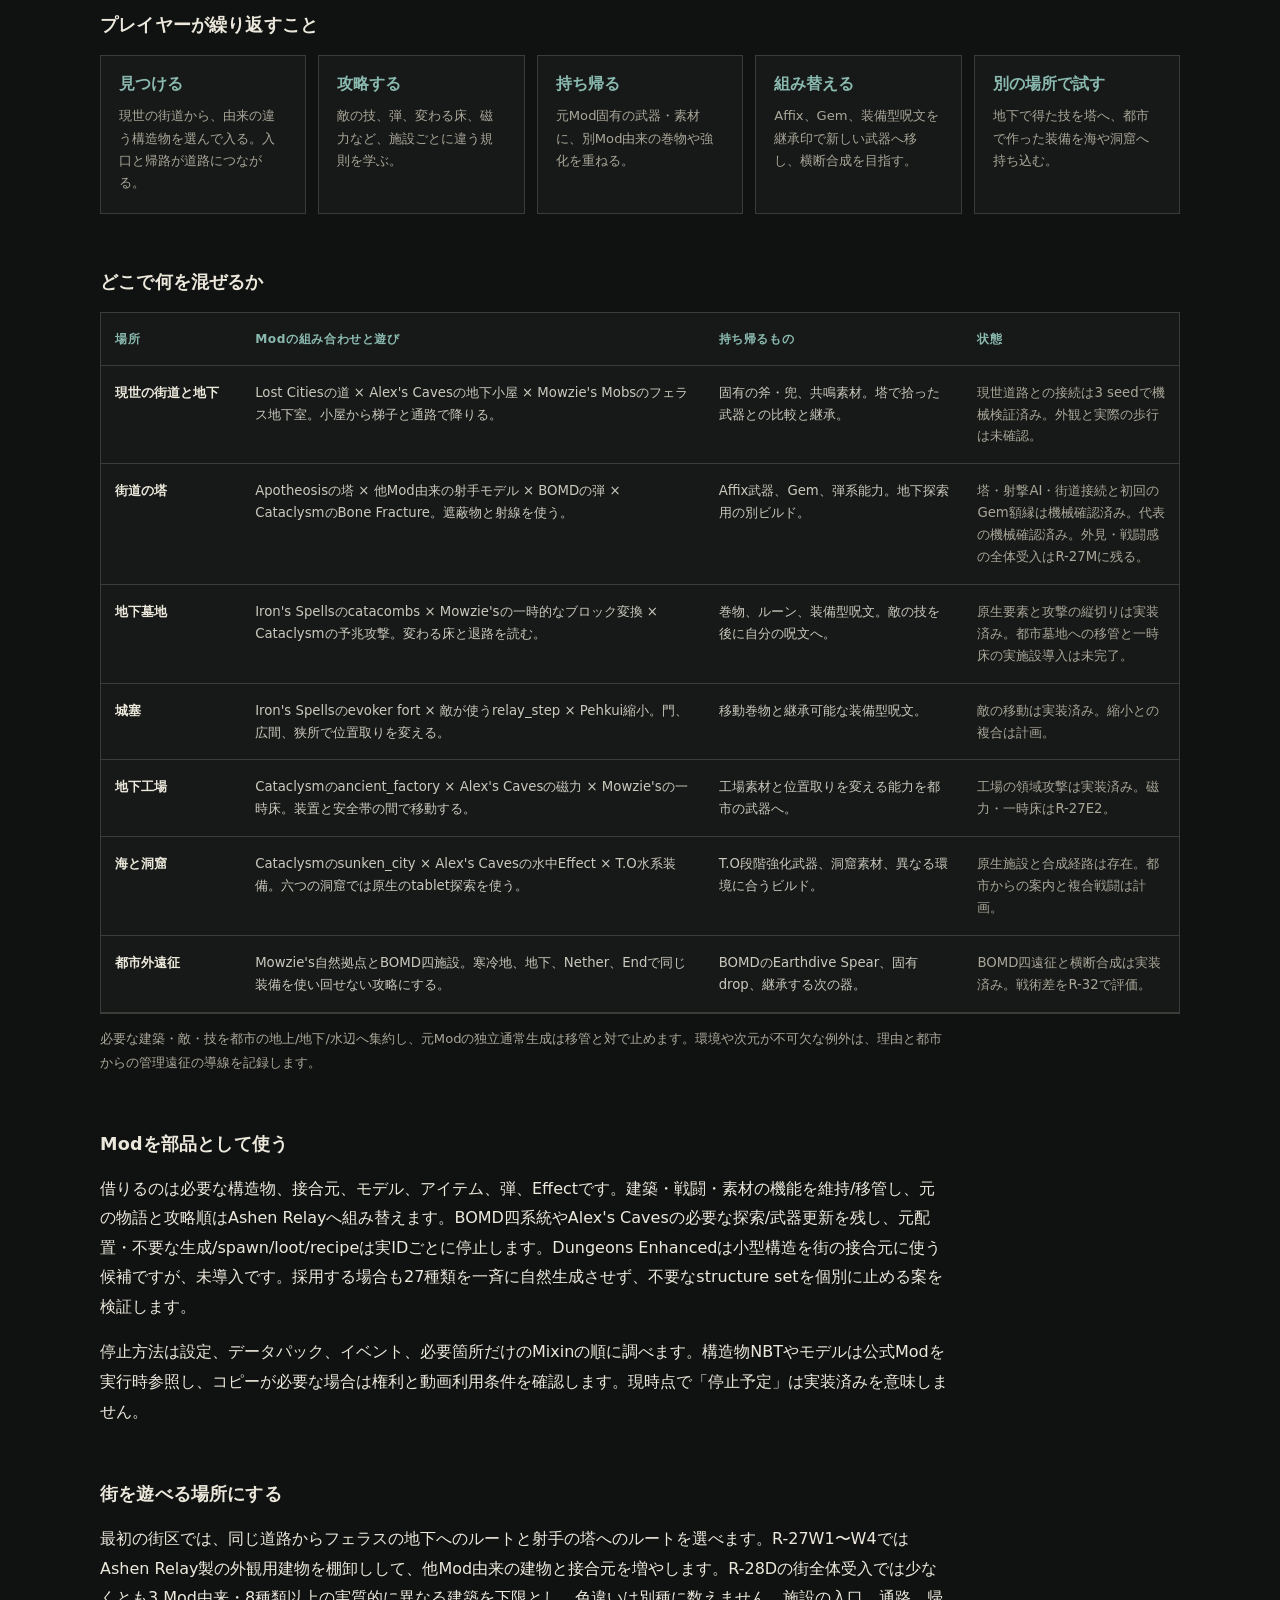
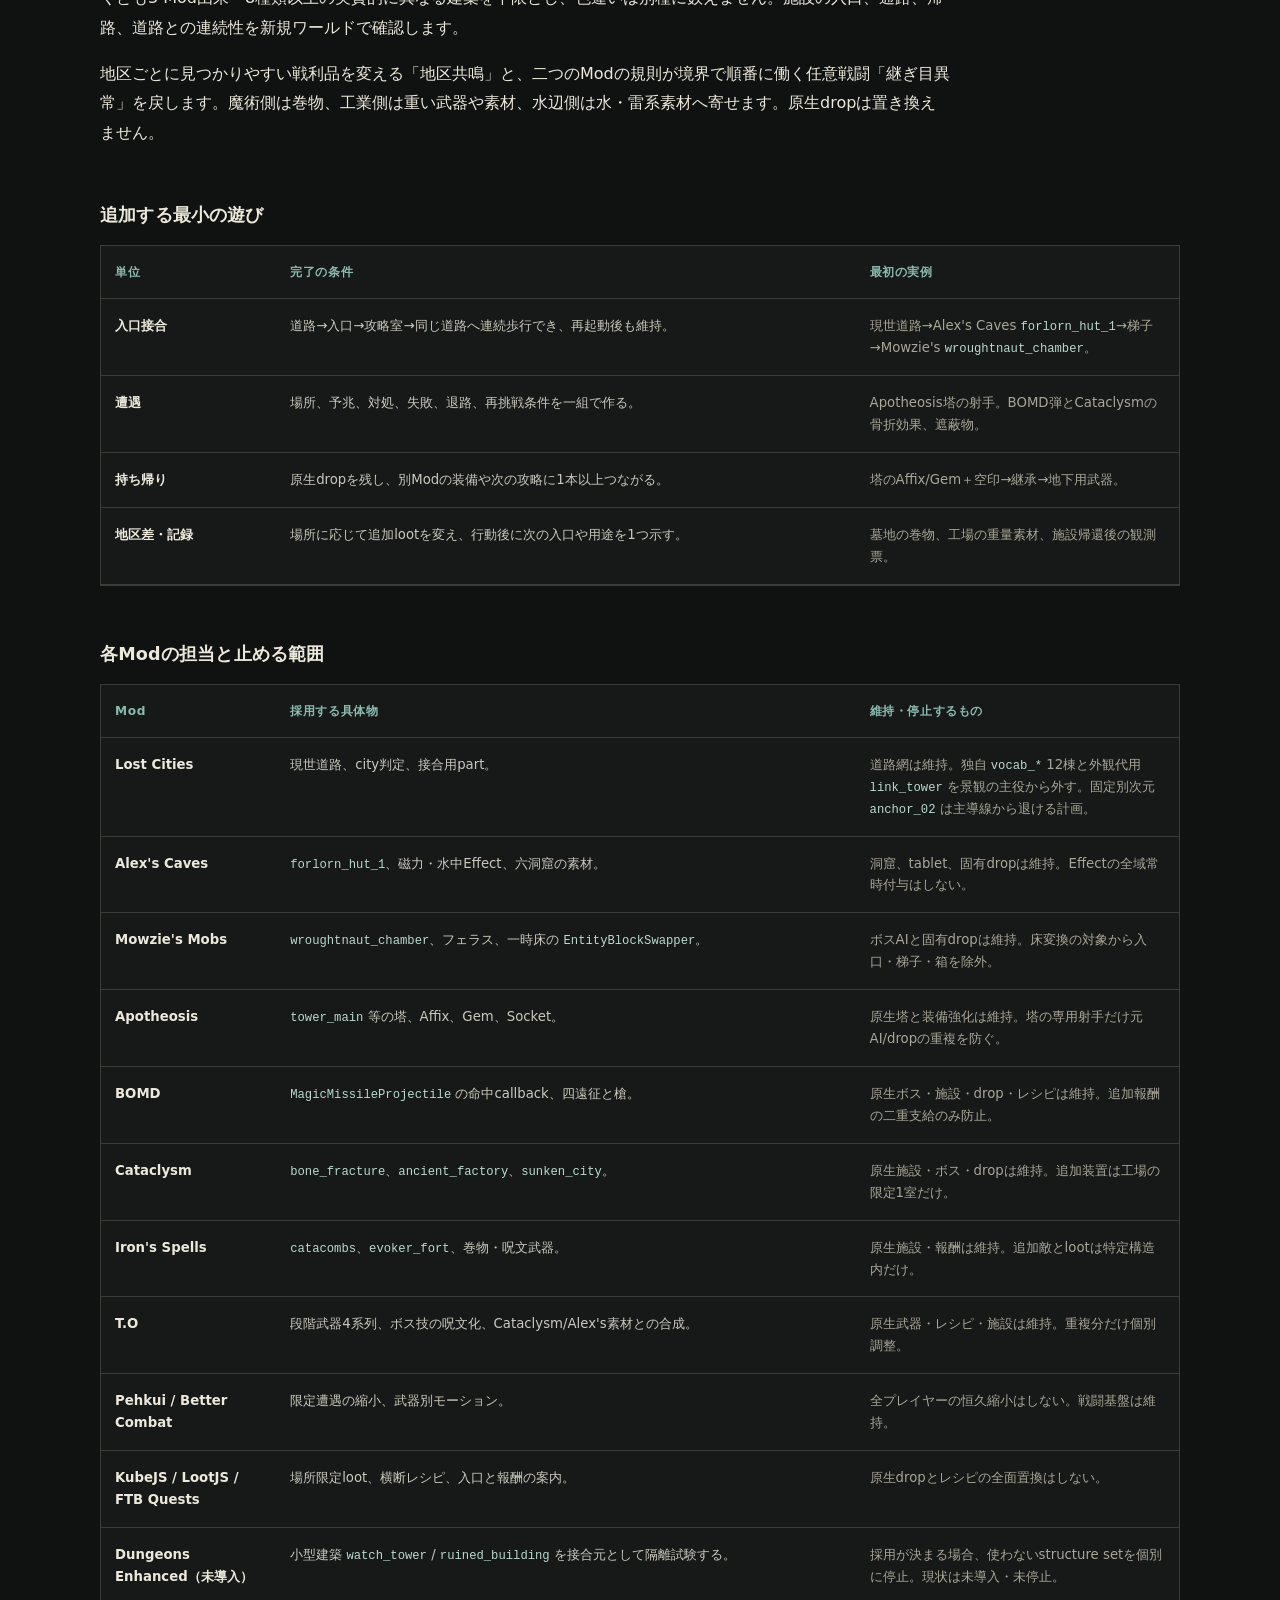
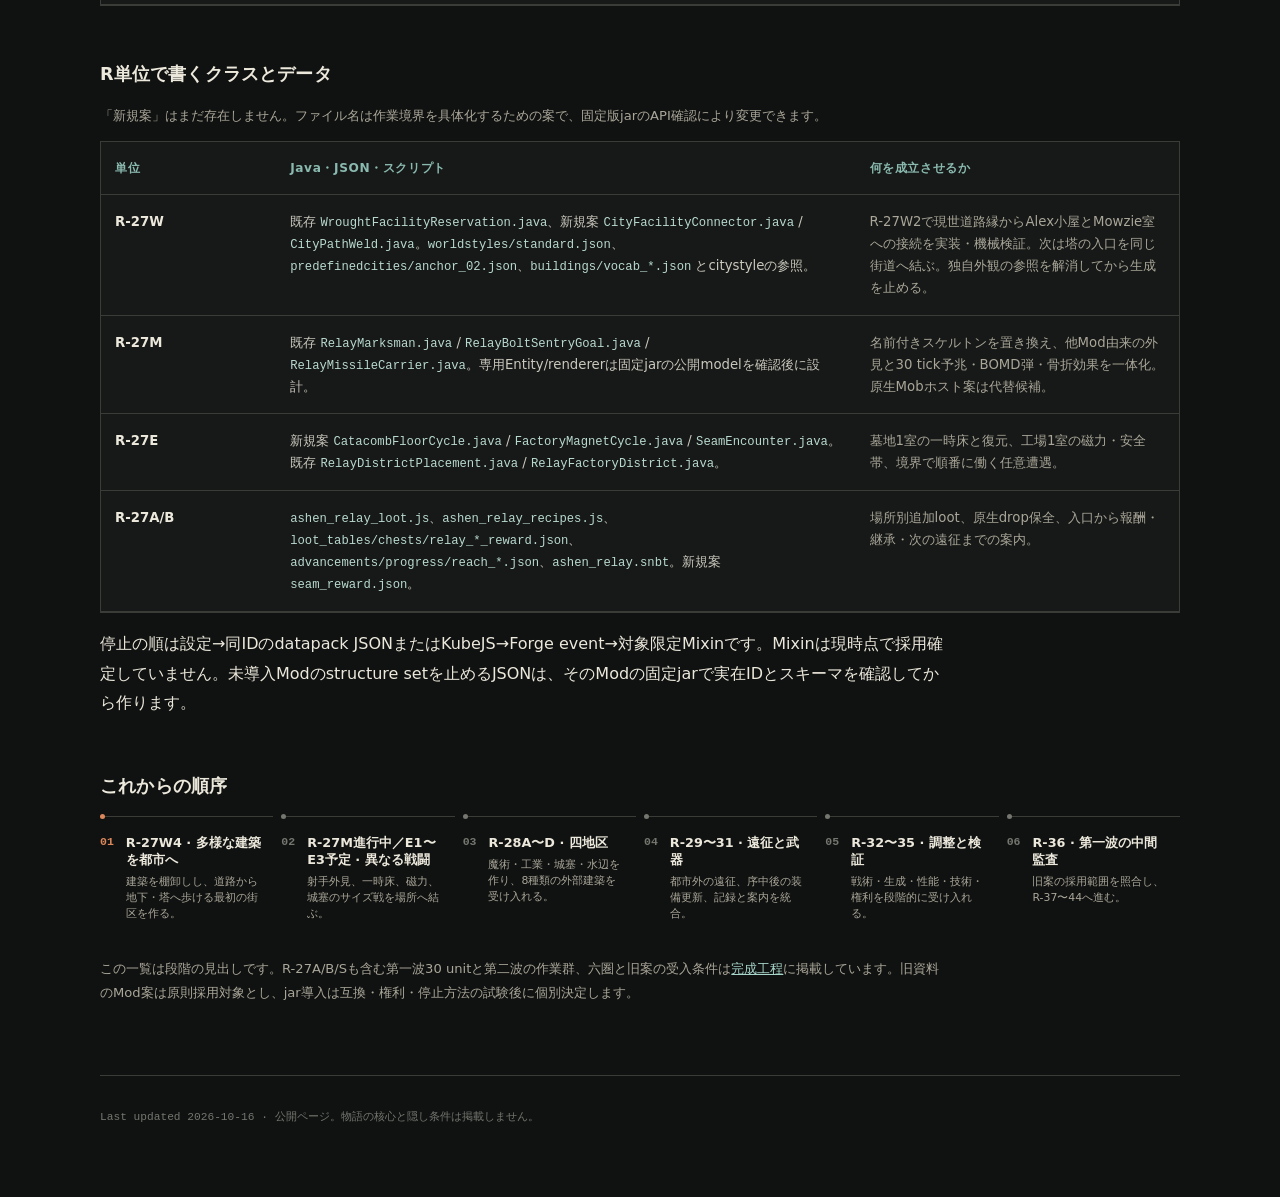
==== commit ee9a43c0: "Record native crafting observations and remaining progression diagnostics" ====
--- a/index.html
+++ b/index.html
@@ -37,7 +37,7 @@
       <p><strong>現在は、ボス素材から武器製作と強化までを結ぶ検証を進めています。</strong> 機械剣の素材製作・融合・最初の強化に加え、拳系列でも実際に拾った破片から合金を製作し、実武器の最初の強化へ渡す流れを確認しました。材料消費と保存後の監査は試験条件内で限定受入とし、総合診断の形式差による不合格記録は保持しています。全ルートの進行システムも監査・修正中です。</p>
       <p>寒冷塔の都市版採用、遠征地図2種の実製作、複数武器系列の限定検証も進んでいます。<strong>R29C・R30Bとプロジェクト全体は未完了</strong>で、自然供給・通常戦闘・人の操作などの未確認事項を残しています。</p>
       <p>先の工程向けに、戦闘計測・Mod連携・工場の危険設備の外注課題3件を追加し、単体アーカイブを検査しました。登録は計19件で、返却成果は審査前に本番へ適用しません。</p>
-      <p>進行記録の実機検証では起動時の不具合を修正しましたが、診断側の距離・配置・集計に問題が残り、行動テストは不合格です。保存と正常停止を確認し、診断を修正しています。R31Aの採用と再起動後の進行復元は未確認です。</p>
+      <p>進行記録の実機検証では起動時の不具合を修正しましたが、診断側の距離・配置・集計に問題が残り、行動テストは不合格です。保存と正常停止を確認し、診断を修正しています。後続では継承印・コンパスの実製作と完全継承まで確認しましたが、部分継承の診断前提と持ち物操作に課題が残ります。R31Aの採用と再起動後の進行復元は未確認です。</p>
       <p><a href="delivery.html">最新の進捗と検証範囲</a> · <a href="known-issues.html">不具合と未確認事項</a> · <a href="completion.html">完成までの工程</a></p>
     </section>
 
